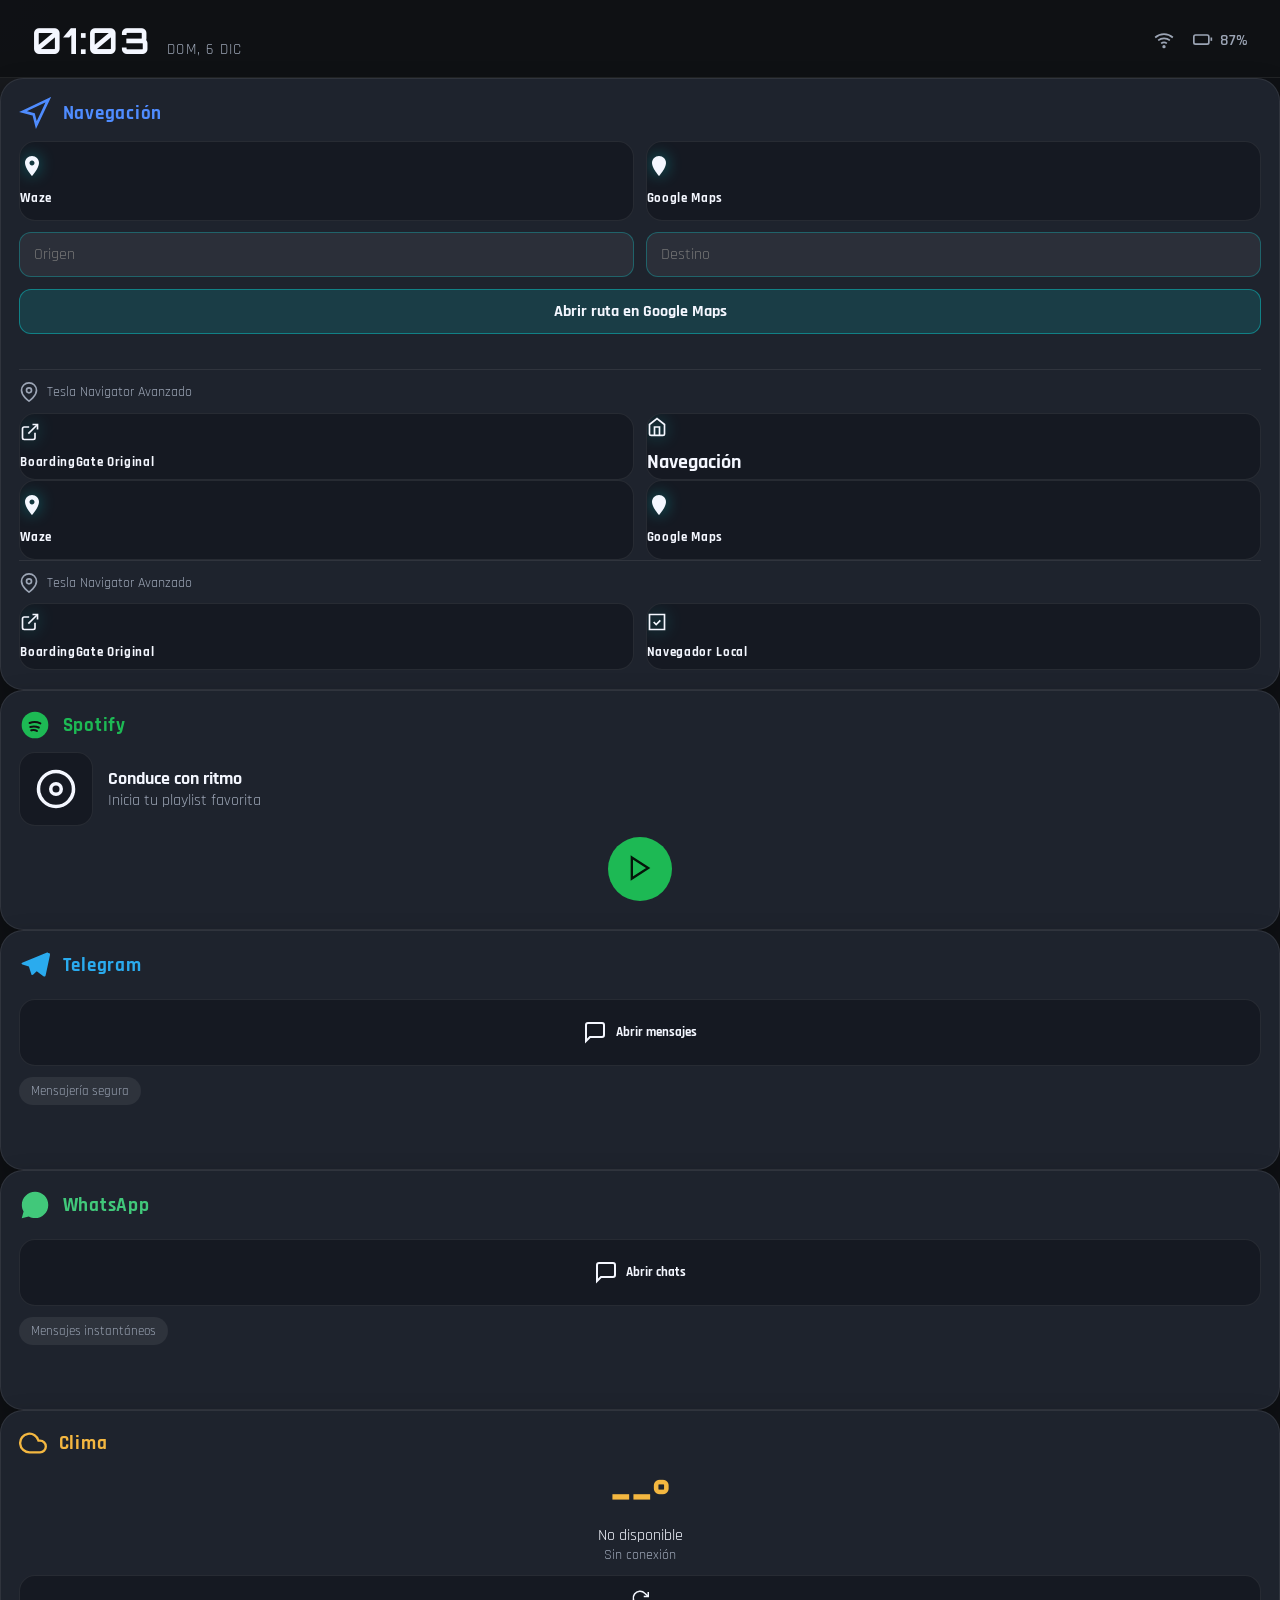
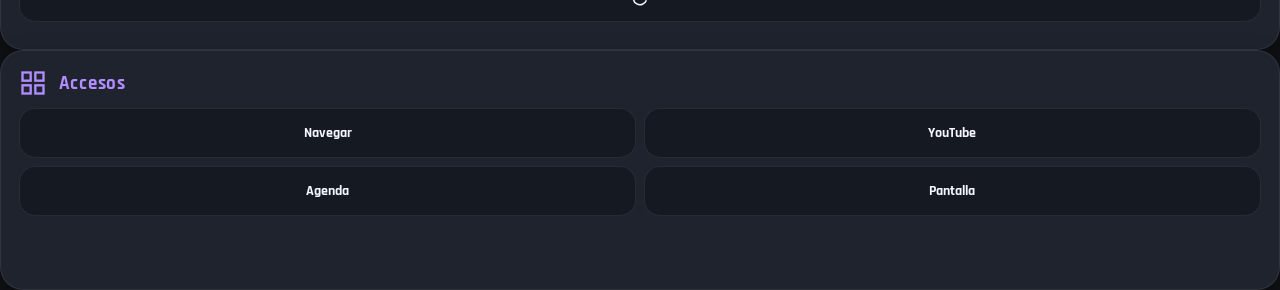
==== index.html @ 50cd6696 "Merge branch 'main' into codex/add-origin/destination-form-and-google-maps-integration" ====
<!DOCTYPE html>
<html lang="es">
<head>
    <meta charset="UTF-8">
    <meta name="viewport" content="width=device-width, initial-scale=1.0, maximum-scale=1.0, user-scalable=no">
    <title>Tesla Drive Hub</title>
    
    <!-- PWA & Mobile Meta Tags -->
    <meta name="description" content="Dashboard optimizado para Tesla Model Y - Simula Android Auto y Apple CarPlay">
    <meta name="theme-color" content="#000000">
    <meta name="apple-mobile-web-app-capable" content="yes">
    <meta name="apple-mobile-web-app-status-bar-style" content="black-translucent">
    <meta name="apple-mobile-web-app-title" content="Tesla Hub">
    
    <!-- Manifest -->
    <link rel="manifest" href="manifest.json">
    
    <!-- Favicons -->
    <link rel="icon" type="image/svg+xml" href="data:image/svg+xml,<svg xmlns='http://www.w3.org/2000/svg' viewBox='0 0 100 100'><rect width='100' height='100' fill='%23000'/><path d='M50 20 L80 50 L50 80 L20 50 Z' fill='%2300ffff'/></svg>">
    
    <!-- Stylesheets -->
    <link rel="stylesheet" href="styles.css">
    
    <!-- Google Fonts -->
    <link rel="preconnect" href="https://fonts.googleapis.com">
    <link rel="preconnect" href="https://fonts.gstatic.com" crossorigin>
    <link href="https://fonts.googleapis.com/css2?family=Orbitron:wght@400;500;700;900&family=Rajdhani:wght@300;400;500;600;700&display=swap" rel="stylesheet">
</head>
<body>
    <div class="dashboard-container">
        <!-- Header con hora y estado -->
        <header class="dashboard-header">
            <div class="status-bar">
                <div class="time-display">
                    <span id="currentTime">--:--</span>
                    <span class="date-small" id="currentDate">---</span>
                </div>
                <div class="status-indicators">
                    <div class="indicator">
                        <svg width="20" height="20" viewBox="0 0 24 24" fill="none" stroke="currentColor" stroke-width="2">
                            <path d="M5 12.55a11 11 0 0 1 14.08 0"></path>
                            <path d="M1.42 9a16 16 0 0 1 21.16 0"></path>
                            <path d="M8.53 16.11a6 6 0 0 1 6.95 0"></path>
                            <circle cx="12" cy="20" r="1"></circle>
                        </svg>
                    </div>
                    <div class="indicator">
                        <svg width="20" height="20" viewBox="0 0 24 24" fill="none" stroke="currentColor" stroke-width="2">
                            <rect x="1" y="6" width="18" height="11" rx="2" ry="2"></rect>
                            <line x1="22" y1="9" x2="22" y2="13"></line>
                        </svg>
                        <span class="battery-level">87%</span>
                    </div>
                </div>
            </div>
        </header>

        <!-- Grid principal -->
        <main class="dashboard-grid">
            <!-- Navegación - Área grande -->
            <section class="grid-item navigation-hub" data-app="navigation">
                <div class="card-glow"></div>
                <div class="card-content">
                    <div class="card-header">
                        <svg class="card-icon" width="32" height="32" viewBox="0 0 24 24" fill="none" stroke="currentColor" stroke-width="2">
                            <polygon points="3 11 22 2 13 21 11 13 3 11"></polygon>
                        </svg>
                        <h2>Navegación</h2>
                    </div>
                    <div class="nav-options">
                        <button class="nav-btn primary" onclick="openApp('https://waze.com/live-map')">
                            <svg width="24" height="24" viewBox="0 0 24 24" fill="currentColor">
                                <path d="M12 2C8.13 2 5 5.13 5 9c0 5.25 7 13 7 13s7-7.75 7-13c0-3.87-3.13-7-7-7zm0 9.5c-1.38 0-2.5-1.12-2.5-2.5s1.12-2.5 2.5-2.5 2.5 1.12 2.5 2.5-1.12 2.5-2.5 2.5z"/>
                            </svg>
                            <span>Waze</span>
                        </button>
                        <button class="nav-btn primary" onclick="openApp('https://www.google.com/maps')">
                            <svg width="24" height="24" viewBox="0 0 24 24" fill="currentColor">
                                <path d="M12 2C8.13 2 5 5.13 5 9c0 5.25 7 13 7 13s7-7.75 7-13c0-3.87-3.13-7-7-7z"/>
                            </svg>
                            <span>Google Maps</span>
                        </button>
                    </div>
                    <form class="route-form" onsubmit="event.preventDefault(); handleRouteSubmit();">
                        <div class="route-form-row">
                            <input type="text" id="routeOrigin" placeholder="Origen" required>
                            <input type="text" id="routeDestination" placeholder="Destino" required>
                        </div>
                        <button type="submit" class="route-submit-btn">Abrir ruta en Google Maps</button>
                    </form>
                    <div class="boardinggate-section">
                        <div class="bg-label">
                            <svg width="20" height="20" viewBox="0 0 24 24" fill="none" stroke="currentColor" stroke-width="2">
                                <path d="M21 10c0 7-9 13-9 13s-9-6-9-13a9 9 0 0 1 18 0z"></path>
                                <circle cx="12" cy="10" r="3"></circle>
                            </svg>
                            <span>Tesla Navigator Avanzado</span>
                        </div>
                        <div class="bg-buttons">
                            <button class="nav-btn boardinggate original" onclick="openApp('https://boardinggate.github.io/Tesla/tesla.html')">
                                <svg width="20" height="20" viewBox="0 0 24 24" fill="none" stroke="currentColor" stroke-width="2">
                                    <path d="M18 13v6a2 2 0 0 1-2 2H5a2 2 0 0 1-2-2V8a2 2 0 0 1 2-2h6"></path>
                                    <polyline points="15 3 21 3 21 9"></polyline>
                                    <line x1="10" y1="14" x2="21" y2="3"></line>
                                </svg>
                                <span>BoardingGate Original</span>
                            </button>
                            <button class="nav-btn boardinggate local" onclick="openLocalNavigator()">
                                <svg width="20" height="20" viewBox="0 0 24 24" fill="none" stroke="currentColor" stroke-width="2">
                                    <path d="M3 9l9-7 9 7v11a2 2 0 0 1-2 2H5a2 2 0 0 1-2-2z"></path>
                                    <polyline points="9 22 9 12 15 12 15 22"></polyline>
                                </svg>
                                <h2>Navegación</h2>
                            </div>
                            <div class="nav-options">
                                <button class="nav-btn primary" onclick="openApp('https://waze.com/live-map')">
                                    <svg width="24" height="24" viewBox="0 0 24 24" fill="currentColor">
                                        <path d="M12 2C8.13 2 5 5.13 5 9c0 5.25 7 13 7 13s7-7.75 7-13c0-3.87-3.13-7-7-7zm0 9.5c-1.38 0-2.5-1.12-2.5-2.5s1.12-2.5 2.5-2.5 2.5 1.12 2.5 2.5-1.12 2.5-2.5 2.5z"/>
                                    </svg>
                                    <span>Waze</span>
                                </button>
                                <button class="nav-btn primary" onclick="openApp('https://www.google.com/maps')">
                                    <svg width="24" height="24" viewBox="0 0 24 24" fill="currentColor">
                                        <path d="M12 2C8.13 2 5 5.13 5 9c0 5.25 7 13 7 13s7-7.75 7-13c0-3.87-3.13-7-7-7z"/>
                                    </svg>
                                    <span>Google Maps</span>
                                </button>
                            </div>
                            <div class="boardinggate-section">
                                <div class="bg-label">
                                    <svg width="20" height="20" viewBox="0 0 24 24" fill="none" stroke="currentColor" stroke-width="2">
                                        <path d="M21 10c0 7-9 13-9 13s-9-6-9-13a9 9 0 0 1 18 0z"></path>
                                        <circle cx="12" cy="10" r="3"></circle>
                                    </svg>
                                    <span>Tesla Navigator Avanzado</span>
                                </div>
                                <div class="bg-buttons">
                                    <button class="nav-btn boardinggate original" onclick="openApp('https://boardinggate.github.io/Tesla/tesla.html')">
                                        <svg width="20" height="20" viewBox="0 0 24 24" fill="none" stroke="currentColor" stroke-width="2">
                                            <path d="M18 13v6a2 2 0 0 1-2 2H5a2 2 0 0 1-2-2V8a2 2 0 0 1 2-2h6"></path>
                                            <polyline points="15 3 21 3 21 9"></polyline>
                                            <line x1="10" y1="14" x2="21" y2="3"></line>
                                        </svg>
                                        <span>BoardingGate Original</span>
                                    </button>
                                    <button class="nav-btn boardinggate local" onclick="openLocalNavigator()">
                                        <svg width="20" height="20" viewBox="0 0 24 24" fill="none" stroke="currentColor" stroke-width="2">
                                            <path d="M3 3h18v18H3z"></path>
                                            <path d="M8 12l3 3 5-5"></path>
                                        </svg>
                                        <span>Navegador Local</span>
                                    </button>
                                </div>
                            </div>
                        </div>
                    </section>

                    <!-- Spotify -->
                    <section class="grid-item media-hub" data-app="media">
                        <div class="card-glow"></div>
                        <div class="card-content">
                            <div class="card-header">
                                <svg class="card-icon" width="32" height="32" viewBox="0 0 24 24" fill="currentColor">
                                    <circle cx="12" cy="12" r="10"></circle>
                                    <path d="M8 10.5c2.5-1 5.5-.9 8 .3M8.5 13.5c2-0.6 4.3-0.5 6.3.4M9.2 16c1.5-.4 3-.3 4.2.4" stroke="#111" stroke-width="1.6" stroke-linecap="round" fill="none"></path>
                                </svg>
                                <h2>Spotify</h2>
                            </div>
                            <div class="media-display">
                                <div class="now-playing">
                                    <div class="album-art">
                                        <svg width="42" height="42" viewBox="0 0 24 24" fill="none" stroke="currentColor" stroke-width="2">
                                            <circle cx="12" cy="12" r="10"></circle>
                                            <circle cx="12" cy="12" r="3"></circle>
                                        </svg>
                                    </div>
                                    <div class="track-info">
                                        <p class="track-title">Conduce con ritmo</p>
                                        <p class="track-artist">Inicia tu playlist favorita</p>
                                    </div>
                                </div>
                            </div>
                            <div class="media-controls">
                                <button class="control-btn" onclick="openApp('https://open.spotify.com')">
                                    <svg width="28" height="28" viewBox="0 0 24 24" fill="none" stroke="currentColor" stroke-width="2">
                                        <polygon points="5 3 19 12 5 21 5 3"></polygon>
                                    </svg>
                                </button>
                            </div>
                        </div>
                    </section>

                    <!-- Telegram -->
                    <section class="grid-item messaging-hub telegram" data-app="telegram">
                        <div class="card-glow"></div>
                        <div class="card-content">
                            <div class="card-header">
                                <svg class="card-icon" width="32" height="32" viewBox="0 0 24 24" fill="currentColor">
                                    <path d="M21.5 2.5L2.8 10.1c-1.2.5-1.2 1.2-.2 1.5l4.8 1.5 1.8 5.6c.2.6.1.8.7.8.5 0 .7-.2 1-.5l2.4-2.3 5 3.7c.9.5 1.5.2 1.7-.8l3.2-15c.3-1.3-.5-1.9-1.5-1.4z"></path>
                                </svg>
                                <h2>Telegram</h2>
                            </div>
                            <button class="app-launch-btn" onclick="openApp('https://web.telegram.org')">
                                <svg width="24" height="24" viewBox="0 0 24 24" fill="none" stroke="currentColor" stroke-width="2">
                                    <path d="M21 15a2 2 0 0 1-2 2H7l-4 4V5a2 2 0 0 1 2-2h14a2 2 0 0 1 2 2z"></path>
                                </svg>
                                <span>Abrir mensajes</span>
                            </button>
                            <div class="quick-info"><div class="info-badge"><span>Mensajería segura</span></div></div>
                        </div>
                    </section>

                    <!-- WhatsApp -->
                    <section class="grid-item messaging-hub whatsapp" data-app="whatsapp">
                        <div class="card-glow"></div>
                        <div class="card-content">
                            <div class="card-header">
                                <svg class="card-icon" width="32" height="32" viewBox="0 0 24 24" fill="currentColor">
                                    <path d="M12.04 2c-5.46 0-9.91 4.45-9.91 9.91 0 1.75.46 3.45 1.32 4.95L2.05 22l5.25-1.38c1.45.79 3.08 1.21 4.74 1.21 5.46 0 9.91-4.45 9.91-9.91 0-2.65-1.03-5.14-2.9-7.01A9.816 9.816 0 0012.04 2z"/>
                                </svg>
                                <h2>WhatsApp</h2>
                            </div>
                            <button class="app-launch-btn" onclick="openApp('https://web.whatsapp.com')">
                                <svg width="24" height="24" viewBox="0 0 24 24" fill="none" stroke="currentColor" stroke-width="2">
                                    <path d="M21 15a2 2 0 0 1-2 2H7l-4 4V5a2 2 0 0 1 2-2h14a2 2 0 0 1 2 2z"></path>
                                </svg>
                                <span>Abrir chats</span>
                            </button>
                            <div class="quick-info"><div class="info-badge"><span>Mensajes instantáneos</span></div></div>
                        </div>
                    </section>

                    <!-- Clima -->
                    <section class="grid-item weather-widget" data-app="weather">
                        <div class="card-glow"></div>
                        <div class="card-content">
                            <div class="card-header">
                                <svg class="card-icon" width="28" height="28" viewBox="0 0 24 24" fill="none" stroke="currentColor" stroke-width="2">
                                    <path d="M18 10h-1.26A8 8 0 1 0 9 20h9a5 5 0 0 0 0-10z"></path>
                                </svg>
                                <h2>Clima</h2>
                            </div>
                            <div class="weather-display">
                                <div class="temp-main"><span class="temp-value" id="temperature">--°</span></div>
                                <div class="weather-details">
                                    <p class="weather-condition" id="condition">Cargando...</p>
                                    <p class="weather-location" id="location">---</p>
                                </div>
                            </div>
                            <button class="weather-refresh" onclick="loadWeather()">
                                <svg width="18" height="18" viewBox="0 0 24 24" fill="none" stroke="currentColor" stroke-width="2">
                                    <polyline points="23 4 23 10 17 10"></polyline>
                                    <path d="M20.49 15a9 9 0 1 1-2.12-9.36L23 10"></path>
                                </svg>
                            </button>
                        </div>
                    </section>

                    <!-- Accesos rápidos -->
                    <section class="grid-item quick-access" data-app="shortcuts">
                        <div class="card-glow"></div>
                        <div class="card-content">
                            <div class="card-header">
                                <svg class="card-icon" width="28" height="28" viewBox="0 0 24 24" fill="none" stroke="currentColor" stroke-width="2">
                                    <rect x="3" y="3" width="7" height="7"></rect>
                                    <rect x="14" y="3" width="7" height="7"></rect>
                                    <rect x="14" y="14" width="7" height="7"></rect>
                                    <rect x="3" y="14" width="7" height="7"></rect>
                                </svg>
                                <h2>Accesos</h2>
                            </div>
                            <div class="shortcuts-grid">
                                <button class="shortcut-btn" onclick="openApp('https://www.google.com')"><span>Navegar</span></button>
                                <button class="shortcut-btn" onclick="openApp('https://www.youtube.com')"><span>YouTube</span></button>
                                <button class="shortcut-btn" onclick="openApp('https://calendar.google.com')"><span>Agenda</span></button>
                                <button class="shortcut-btn" onclick="toggleFullscreen()"><span>Pantalla</span></button>
                            </div>
                        </div>
                    </section>
                </div>
            </section>
        </main>

        <!-- Modal para apps fullscreen (legacy - puede eliminarse) -->
        <div id="appModal" class="app-modal" style="display: none;">
            <div class="modal-header">
                <button class="back-btn" onclick="closeApp()">
                    <svg width="24" height="24" viewBox="0 0 24 24" fill="none" stroke="currentColor" stroke-width="2">
                        <line x1="19" y1="12" x2="5" y2="12"></line>
                        <polyline points="12 19 5 12 12 5"></polyline>
                    </svg>
                    <span>Volver al Dashboard</span>
                </button>
            </div>
            <iframe id="appFrame" src="" frameborder="0" allow="autoplay; encrypted-media; fullscreen" sandbox="allow-same-origin allow-scripts allow-popups allow-forms allow-modals"></iframe>
        </div>
    </div>

    <script src="script.js"></script>
</body>
</html>
---- styles.css ----
:root {
    --bg-primary: #0f1115;
    --bg-secondary: #181b22;
    --bg-surface: #1e232d;
    --bg-surface-hover: #252b36;
    --bg-sidebar: #141821;
    --text-primary: #f4f7ff;
    --text-secondary: #9ca5b5;
    --text-muted: #788296;
    --border-subtle: rgba(255, 255, 255, 0.08);
    --border-strong: rgba(255, 255, 255, 0.18);
    --shadow-soft: 0 12px 28px rgba(0, 0, 0, 0.3);

    --accent-navigation: #4f8cff;
    --accent-media: #1db954;
    --accent-telegram: #2aabee;
    --accent-whatsapp: #41c87a;
    --accent-weather: #f4b740;
    --accent-shortcuts: #b28dff;
}

* {
    margin: 0;
    padding: 0;
    box-sizing: border-box;
    -webkit-tap-highlight-color: transparent;
}

body {
    font-family: 'Rajdhani', sans-serif;
    background: var(--bg-primary);
    color: var(--text-primary);
    overflow: hidden;
    width: 100vw;
    height: 100vh;
    position: fixed;
}

.dashboard-container {
    width: 100%;
    height: 100%;
    display: flex;
    flex-direction: column;
    background: radial-gradient(circle at top left, rgba(255, 255, 255, 0.04), transparent 45%), var(--bg-primary);
}

.dashboard-header {
    padding: 1.1rem 2rem 0.9rem;
    border-bottom: 1px solid var(--border-subtle);
    background: rgba(15, 17, 21, 0.95);
}

.status-bar {
    display: flex;
    justify-content: space-between;
    align-items: center;
}

.time-display {
    display: flex;
    align-items: baseline;
    gap: 1rem;
}

#currentTime {
    font-family: 'Orbitron', monospace;
    font-size: clamp(2rem, 2.8vw, 2.8rem);
    font-weight: 700;
    color: var(--text-primary);
    letter-spacing: 0.04em;
}

.date-small {
    color: var(--text-secondary);
    font-size: 0.95rem;
    letter-spacing: 0.08em;
}

.status-indicators {
    display: flex;
    gap: 1.2rem;
    align-items: center;
}

.indicator {
    display: flex;
    align-items: center;
    gap: 0.45rem;
    color: var(--text-secondary);
    font-weight: 600;
}

.dashboard-grid.carplay-layout {
    flex: 1;
    display: grid;
    grid-template-columns: 5.8rem minmax(0, 1fr);
    gap: 1rem;
    padding: 1rem 1.1rem 1.1rem;
    min-height: 0;
}

.app-sidebar {
    background: var(--bg-sidebar);
    border: 1px solid var(--border-subtle);
    border-radius: 1.6rem;
    display: flex;
    flex-direction: column;
    align-items: center;
    padding: 0.65rem 0.45rem;
    gap: 0.55rem;
}

.sidebar-app {
    width: 100%;
    border: none;
    border-radius: 1.1rem;
    background: transparent;
    color: var(--text-secondary);
    min-height: 4.6rem;
    display: flex;
    flex-direction: column;
    align-items: center;
    justify-content: center;
    gap: 0.35rem;
    font-size: 0.74rem;
    font-weight: 700;
    cursor: pointer;
    transition: background 0.2s ease, color 0.2s ease, transform 0.15s ease;
}

.sidebar-app:hover {
    background: rgba(255, 255, 255, 0.06);
    color: var(--text-primary);
}

.sidebar-app:active,
.sidebar-app.active {
    background: rgba(255, 255, 255, 0.12);
    color: var(--text-primary);
    transform: scale(0.98);
}

.content-panel {
    background: rgba(20, 24, 32, 0.78);
    border: 1px solid var(--border-subtle);
    border-radius: 1.8rem;
    padding: 0.95rem;
    min-height: 0;
}

.content-grid {
    height: 100%;
    display: grid;
    grid-template-columns: repeat(12, minmax(0, 1fr));
    grid-template-rows: repeat(3, minmax(0, 1fr));
    gap: 0.95rem;
}

.navigation-hub { grid-column: 1 / 7; grid-row: 1 / 3; }
.media-hub { grid-column: 7 / 13; grid-row: 1 / 3; }
.messaging-hub.telegram { grid-column: 1 / 4; grid-row: 3 / 4; }
.messaging-hub.whatsapp { grid-column: 4 / 7; grid-row: 3 / 4; }
.weather-widget { grid-column: 7 / 10; grid-row: 3 / 4; }
.quick-access { grid-column: 10 / 13; grid-row: 3 / 4; }

.grid-item {
    position: relative;
    background: var(--bg-surface);
    border-radius: 1.45rem;
    border: 1px solid var(--border-subtle);
    box-shadow: var(--shadow-soft);
    overflow: hidden;
    transition: transform 0.2s ease, border-color 0.2s ease, background 0.2s ease;
}

.grid-item:hover {
    transform: translateY(-2px);
    background: var(--bg-surface-hover);
    border-color: var(--border-strong);
}

.grid-item:active {
    transform: translateY(0);
}

.card-glow {
    display: none;
}

.card-content {
    height: 100%;
    padding: 1.15rem;
    display: flex;
    flex-direction: column;
    gap: 0.7rem;
}

.card-header {
    display: flex;
    align-items: center;
    gap: 0.7rem;
}

.card-icon { color: var(--text-secondary); }

.card-header h2 {
    font-size: clamp(1rem, 1.5vw, 1.3rem);
    letter-spacing: 0.04em;
}

.navigation-hub .card-icon,
.navigation-hub .card-header h2 { color: var(--accent-navigation); }
.media-hub .card-icon,
.media-hub .card-header h2 { color: var(--accent-media); }
.telegram .card-icon,
.telegram .card-header h2 { color: var(--accent-telegram); }
.whatsapp .card-icon,
.whatsapp .card-header h2 { color: var(--accent-whatsapp); }
.weather-widget .card-icon,
.weather-widget .card-header h2,
.temp-value { color: var(--accent-weather); }
.quick-access .card-icon,
.quick-access .card-header h2 { color: var(--accent-shortcuts); }

.nav-options,
.bg-buttons { display: grid; grid-template-columns: repeat(2, minmax(0, 1fr)); gap: 0.7rem; }

.nav-btn,
.app-launch-btn,
.weather-refresh,
.shortcut-btn {
    border: 1px solid var(--border-subtle);
    border-radius: 1rem;
    background: #151922;
    color: var(--text-primary);
    font-family: inherit;
    font-weight: 700;
    cursor: pointer;
    transition: background 0.2s ease, border-color 0.2s ease, transform 0.15s ease;
}

.nav-btn:hover,
.app-launch-btn:hover,
.weather-refresh:hover,
.shortcut-btn:hover {
    background: #202633;
    border-color: var(--border-strong);
}

.nav-btn:active,
.app-launch-btn:active,
.weather-refresh:active,
.shortcut-btn:active { transform: scale(0.98); }

.nav-btn {
    min-height: 5rem;
    display: flex;
    flex-direction: column;
    justify-content: center;
    gap: 0.75rem;
    transition: all 0.3s ease;
    position: relative;
    overflow: hidden;
}

.nav-btn::before {
    content: '';
    position: absolute;
    inset: 0;
    background: var(--gradient-primary);
    opacity: 0;
    transition: opacity 0.3s ease;
}

.nav-btn:hover {
    border-color: var(--accent-primary);
    transform: scale(1.05);
    box-shadow: var(--glow-primary);
}

.nav-btn:hover::before {
    opacity: 0.1;
}

.nav-btn:active {
    transform: scale(0.98);
}

.nav-btn svg {
    position: relative;
    z-index: 1;
    filter: drop-shadow(0 0 8px rgba(0, 255, 255, 0.4));
}

.nav-btn span {
    position: relative;
    z-index: 1;
    letter-spacing: 0.05em;
}


.route-form {
    margin-bottom: 1.5rem;
}

.route-form-row {
    display: grid;
    grid-template-columns: 1fr 1fr;
    gap: 0.8rem;
    margin-bottom: 0.8rem;
}

.route-form input {
    width: 100%;
    height: 2.8rem;
    background: rgba(255, 255, 255, 0.06);
    border: 1px solid rgba(0, 255, 255, 0.25);
    border-radius: 0.75rem;
    color: var(--text-primary);
    padding: 0 0.85rem;
    font-family: 'Rajdhani', sans-serif;
    font-size: 1rem;
}

.route-form input:focus {
    outline: none;
    border-color: var(--accent-primary);
    box-shadow: 0 0 10px rgba(0, 255, 255, 0.3);
}

.route-submit-btn {
    width: 100%;
    height: 2.8rem;
    border: 1px solid rgba(0, 255, 255, 0.35);
    border-radius: 0.75rem;
    background: rgba(0, 255, 255, 0.12);
    color: var(--accent-primary);
    font-family: 'Rajdhani', sans-serif;
    font-size: 1rem;
    font-weight: 700;
    cursor: pointer;
    transition: all 0.3s ease;
}

.route-submit-btn:hover {
    border-color: var(--accent-primary);
    box-shadow: var(--glow-primary);
}
.quick-info {
    margin-top: auto;
}

.info-badge {
    display: inline-flex;
    align-items: center;
    gap: 0.45rem;
    font-size: 1rem;
}

.boardinggate-section {
    margin-top: auto;
    padding-top: 0.75rem;
    border-top: 1px solid var(--border-subtle);
}

.bg-label {
    margin-bottom: 0.65rem;
    display: flex;
    gap: 0.45rem;
    align-items: center;
    color: var(--text-secondary);
    font-size: 0.9rem;
}

.nav-btn.boardinggate { min-height: 4.2rem; font-size: 0.84rem; }

.media-display { flex: 1; display: flex; align-items: center; }
.now-playing { display: flex; align-items: center; gap: 0.95rem; width: 100%; }
.album-art {
    width: 4.6rem;
    height: 4.6rem;
    border-radius: 1rem;
    background: #151922;
    border: 1px solid var(--border-subtle);
    display: grid;
    place-items: center;
}
.track-title { font-size: 1.15rem; font-weight: 700; }
.track-artist { color: var(--text-secondary); }
.media-controls { display: flex; justify-content: center; }
.control-btn {
    width: 4rem;
    height: 4rem;
    border: none;
    border-radius: 50%;
    background: var(--accent-media);
    color: #05150a;
    cursor: pointer;
}

.app-launch-btn {
    width: 100%;
    min-height: 4.2rem;
    display: flex;
    justify-content: center;
    align-items: center;
    gap: 0.55rem;
    margin-top: 0.4rem;
}

.quick-info { margin-top: auto; }
.info-badge {
    display: inline-flex;
    padding: 0.35rem 0.75rem;
    border-radius: 999px;
    background: rgba(255, 255, 255, 0.07);
    color: var(--text-secondary);
    font-size: 0.84rem;
}

.weather-display {
    flex: 1;
    display: flex;
    flex-direction: column;
    justify-content: center;
    text-align: center;
}

.temp-value {
    font-family: 'Orbitron', monospace;
    font-size: clamp(2rem, 3.2vw, 2.9rem);
    font-weight: 700;
}

.weather-condition { font-size: 1rem; margin-top: 0.35rem; }
.weather-location { color: var(--text-secondary); font-size: 0.9rem; }
.weather-refresh { min-height: 2.9rem; display: grid; place-items: center; }

.shortcuts-grid {
    display: grid;
    gap: 0.5rem;
    grid-template-columns: repeat(2, minmax(0, 1fr));
    margin-top: auto;
}

.shortcut-btn {
    min-height: 3.1rem;
    font-size: 0.9rem;
    display: grid;
    place-items: center;
}

.app-modal { display: none !important; }

@media (max-width: 1400px) {
    .dashboard-grid.carplay-layout { grid-template-columns: 5rem minmax(0, 1fr); }
    .content-grid {
        grid-template-columns: repeat(6, minmax(0, 1fr));
        grid-template-rows: auto;
        overflow-y: auto;
        padding-right: 0.2rem;
    }
    .navigation-hub,
    .media-hub,
    .messaging-hub.telegram,
    .messaging-hub.whatsapp,
    .weather-widget,
    .quick-access { grid-column: span 3; grid-row: auto; min-height: 15rem; }
}

@media (max-width: 1024px) {
    .dashboard-header { padding-inline: 1rem; }
    .dashboard-grid.carplay-layout {
        grid-template-columns: 1fr;
        grid-template-rows: auto 1fr;
        padding: 0.8rem;
    }
    .app-sidebar {
        flex-direction: row;
        overflow-x: auto;
        justify-content: flex-start;
        border-radius: 1.2rem;
    }
    .sidebar-app {
        min-width: 4.2rem;
        min-height: 4rem;
    }
    
    .quick-access {
        grid-column: 3 / 5;
        grid-row: 4 / 5;
    }

    .route-form-row {
        grid-template-columns: 1fr;
    }
}

/* ===== ANIMATIONS ===== */
@keyframes pulse {
    0%, 100% {
        opacity: 1;
    }
    50% {
        opacity: 0.5;
    }
}

.loading {
    animation: pulse 2s ease-in-out infinite;
}

/* ===== SCROLLBAR ===== */
::-webkit-scrollbar {
    width: 8px;
}

::-webkit-scrollbar-track {
    background: var(--bg-secondary);
}

::-webkit-scrollbar-thumb {
    background: var(--accent-primary);
    border-radius: 4px;
}

::-webkit-scrollbar-thumb:hover {
    background: var(--accent-secondary);
}
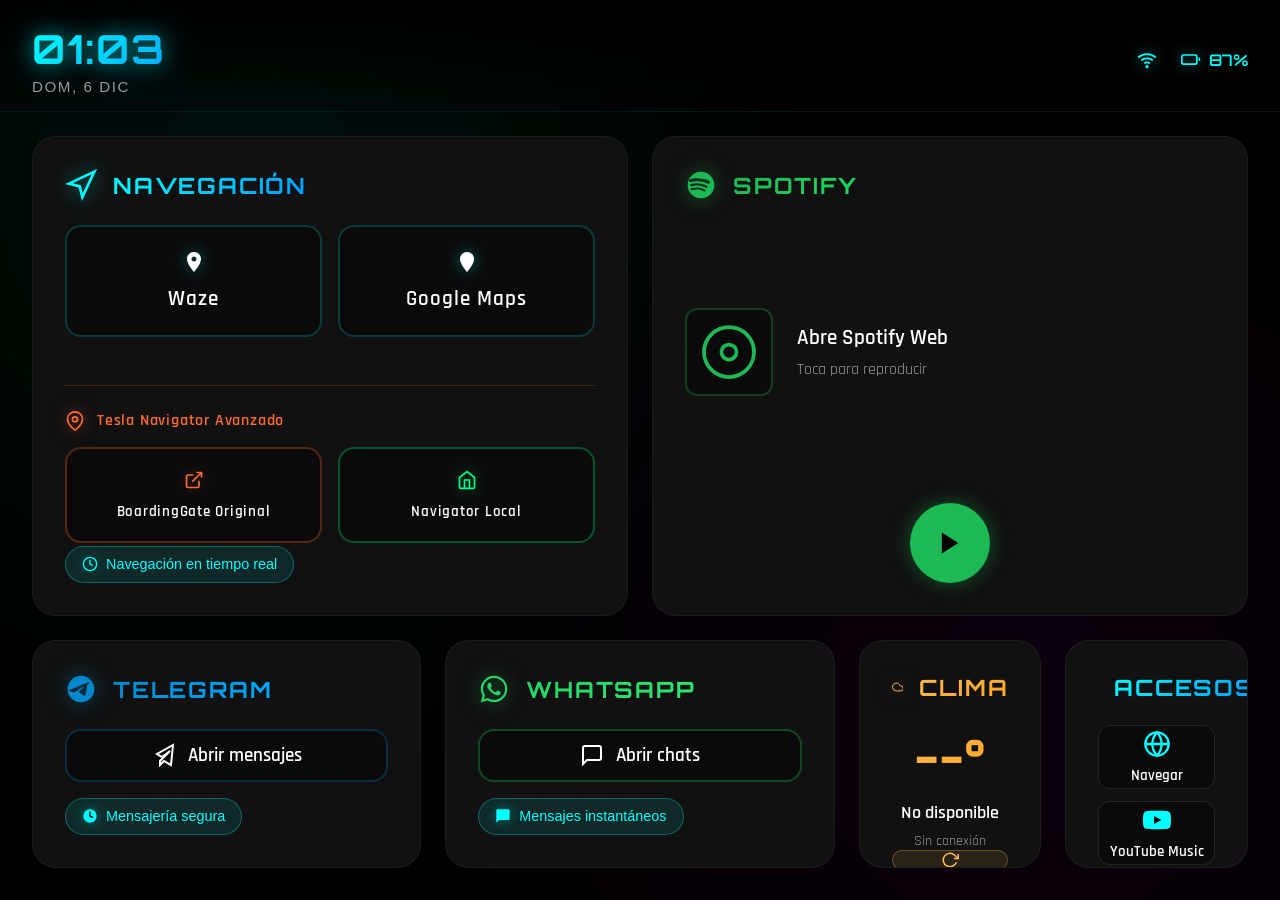
==== commit c8ac787f: "Refactor app navigation modes and add popup fallback toast" ====
--- a/index.html
+++ b/index.html
@@ -68,26 +68,19 @@
                         <h2>Navegación</h2>
                     </div>
                     <div class="nav-options">
-                        <button class="nav-btn primary" onclick="openApp('https://waze.com/live-map')">
+                        <button class="nav-btn primary" onclick="openApp('https://waze.com/live-map', 'same-tab')">
                             <svg width="24" height="24" viewBox="0 0 24 24" fill="currentColor">
                                 <path d="M12 2C8.13 2 5 5.13 5 9c0 5.25 7 13 7 13s7-7.75 7-13c0-3.87-3.13-7-7-7zm0 9.5c-1.38 0-2.5-1.12-2.5-2.5s1.12-2.5 2.5-2.5 2.5 1.12 2.5 2.5-1.12 2.5-2.5 2.5z"/>
                             </svg>
                             <span>Waze</span>
                         </button>
-                        <button class="nav-btn primary" onclick="openApp('https://www.google.com/maps')">
+                        <button class="nav-btn primary" onclick="openApp('https://www.google.com/maps', 'same-tab')">
                             <svg width="24" height="24" viewBox="0 0 24 24" fill="currentColor">
                                 <path d="M12 2C8.13 2 5 5.13 5 9c0 5.25 7 13 7 13s7-7.75 7-13c0-3.87-3.13-7-7-7z"/>
                             </svg>
                             <span>Google Maps</span>
                         </button>
                     </div>
-                    <form class="route-form" onsubmit="event.preventDefault(); handleRouteSubmit();">
-                        <div class="route-form-row">
-                            <input type="text" id="routeOrigin" placeholder="Origen" required>
-                            <input type="text" id="routeDestination" placeholder="Destino" required>
-                        </div>
-                        <button type="submit" class="route-submit-btn">Abrir ruta en Google Maps</button>
-                    </form>
                     <div class="boardinggate-section">
                         <div class="bg-label">
                             <svg width="20" height="20" viewBox="0 0 24 24" fill="none" stroke="currentColor" stroke-width="2">
@@ -97,7 +90,7 @@
                             <span>Tesla Navigator Avanzado</span>
                         </div>
                         <div class="bg-buttons">
-                            <button class="nav-btn boardinggate original" onclick="openApp('https://boardinggate.github.io/Tesla/tesla.html')">
+                            <button class="nav-btn boardinggate original" onclick="openApp('https://boardinggate.github.io/Tesla/tesla.html', 'new-tab')">
                                 <svg width="20" height="20" viewBox="0 0 24 24" fill="none" stroke="currentColor" stroke-width="2">
                                     <path d="M18 13v6a2 2 0 0 1-2 2H5a2 2 0 0 1-2-2V8a2 2 0 0 1 2-2h6"></path>
                                     <polyline points="15 3 21 3 21 9"></polyline>
@@ -110,173 +103,183 @@
                                     <path d="M3 9l9-7 9 7v11a2 2 0 0 1-2 2H5a2 2 0 0 1-2-2z"></path>
                                     <polyline points="9 22 9 12 15 12 15 22"></polyline>
                                 </svg>
-                                <h2>Navegación</h2>
+                                <span>Navigator Local</span>
+                            </button>
+                        </div>
+                    </div>
+                    <div class="quick-info">
+                        <div class="info-badge">
+                            <svg width="16" height="16" viewBox="0 0 24 24" fill="none" stroke="currentColor" stroke-width="2">
+                                <circle cx="12" cy="12" r="10"></circle>
+                                <polyline points="12 6 12 12 16 14"></polyline>
+                            </svg>
+                            <span>Navegación en tiempo real</span>
+                        </div>
+                    </div>
+                </div>
+            </section>
+
+            <!-- Spotify -->
+            <section class="grid-item media-hub" data-app="spotify">
+                <div class="card-glow"></div>
+                <div class="card-content">
+                    <div class="card-header">
+                        <svg class="card-icon" width="32" height="32" viewBox="0 0 24 24" fill="currentColor">
+                            <path d="M12 2C6.48 2 2 6.48 2 12s4.48 10 10 10 10-4.48 10-10S17.52 2 12 2zm3.5 14.5c-.2.3-.5.4-.8.4-.2 0-.3 0-.5-.1-2.5-1.5-5.6-1.8-9.2-1-.4.1-.8-.2-.9-.6-.1-.4.2-.8.6-.9 4-.9 7.5-.5 10.4 1.2.4.2.5.7.4 1zm1.1-2.7c-.2.4-.7.5-1.1.3-2.8-1.7-7.1-2.2-10.4-1.2-.5.1-1-.1-1.1-.6-.1-.5.1-1 .6-1.1 3.8-1.1 8.6-.6 11.8 1.4.4.2.6.7.2 1.2zm.1-2.8C13.3 9 7.7 8.8 4.5 9.8c-.6.2-1.2-.2-1.4-.8-.2-.6.2-1.2.8-1.4 3.7-1.1 10-1 14.4 1.4.5.3.7 1 .4 1.5-.3.5-1 .7-1.5.4z"/>
+                        </svg>
+                        <h2>Spotify</h2>
+                    </div>
+                    <div class="media-display">
+                        <div class="now-playing">
+                            <div class="album-art">
+                                <svg width="60" height="60" viewBox="0 0 24 24" fill="none" stroke="currentColor" stroke-width="1.5">
+                                    <circle cx="12" cy="12" r="10"></circle>
+                                    <circle cx="12" cy="12" r="3"></circle>
+                                </svg>
                             </div>
-                            <div class="nav-options">
-                                <button class="nav-btn primary" onclick="openApp('https://waze.com/live-map')">
-                                    <svg width="24" height="24" viewBox="0 0 24 24" fill="currentColor">
-                                        <path d="M12 2C8.13 2 5 5.13 5 9c0 5.25 7 13 7 13s7-7.75 7-13c0-3.87-3.13-7-7-7zm0 9.5c-1.38 0-2.5-1.12-2.5-2.5s1.12-2.5 2.5-2.5 2.5 1.12 2.5 2.5-1.12 2.5-2.5 2.5z"/>
-                                    </svg>
-                                    <span>Waze</span>
-                                </button>
-                                <button class="nav-btn primary" onclick="openApp('https://www.google.com/maps')">
-                                    <svg width="24" height="24" viewBox="0 0 24 24" fill="currentColor">
-                                        <path d="M12 2C8.13 2 5 5.13 5 9c0 5.25 7 13 7 13s7-7.75 7-13c0-3.87-3.13-7-7-7z"/>
-                                    </svg>
-                                    <span>Google Maps</span>
-                                </button>
+                            <div class="track-info">
+                                <p class="track-title">Abre Spotify Web</p>
+                                <p class="track-artist">Toca para reproducir</p>
                             </div>
-                            <div class="boardinggate-section">
-                                <div class="bg-label">
-                                    <svg width="20" height="20" viewBox="0 0 24 24" fill="none" stroke="currentColor" stroke-width="2">
-                                        <path d="M21 10c0 7-9 13-9 13s-9-6-9-13a9 9 0 0 1 18 0z"></path>
-                                        <circle cx="12" cy="10" r="3"></circle>
-                                    </svg>
-                                    <span>Tesla Navigator Avanzado</span>
-                                </div>
-                                <div class="bg-buttons">
-                                    <button class="nav-btn boardinggate original" onclick="openApp('https://boardinggate.github.io/Tesla/tesla.html')">
-                                        <svg width="20" height="20" viewBox="0 0 24 24" fill="none" stroke="currentColor" stroke-width="2">
-                                            <path d="M18 13v6a2 2 0 0 1-2 2H5a2 2 0 0 1-2-2V8a2 2 0 0 1 2-2h6"></path>
-                                            <polyline points="15 3 21 3 21 9"></polyline>
-                                            <line x1="10" y1="14" x2="21" y2="3"></line>
-                                        </svg>
-                                        <span>BoardingGate Original</span>
-                                    </button>
-                                    <button class="nav-btn boardinggate local" onclick="openLocalNavigator()">
-                                        <svg width="20" height="20" viewBox="0 0 24 24" fill="none" stroke="currentColor" stroke-width="2">
-                                            <path d="M3 3h18v18H3z"></path>
-                                            <path d="M8 12l3 3 5-5"></path>
-                                        </svg>
-                                        <span>Navegador Local</span>
-                                    </button>
-                                </div>
-                            </div>
-                        </div>
-                    </section>
-
-                    <!-- Spotify -->
-                    <section class="grid-item media-hub" data-app="media">
-                        <div class="card-glow"></div>
-                        <div class="card-content">
-                            <div class="card-header">
-                                <svg class="card-icon" width="32" height="32" viewBox="0 0 24 24" fill="currentColor">
-                                    <circle cx="12" cy="12" r="10"></circle>
-                                    <path d="M8 10.5c2.5-1 5.5-.9 8 .3M8.5 13.5c2-0.6 4.3-0.5 6.3.4M9.2 16c1.5-.4 3-.3 4.2.4" stroke="#111" stroke-width="1.6" stroke-linecap="round" fill="none"></path>
-                                </svg>
-                                <h2>Spotify</h2>
-                            </div>
-                            <div class="media-display">
-                                <div class="now-playing">
-                                    <div class="album-art">
-                                        <svg width="42" height="42" viewBox="0 0 24 24" fill="none" stroke="currentColor" stroke-width="2">
-                                            <circle cx="12" cy="12" r="10"></circle>
-                                            <circle cx="12" cy="12" r="3"></circle>
-                                        </svg>
-                                    </div>
-                                    <div class="track-info">
-                                        <p class="track-title">Conduce con ritmo</p>
-                                        <p class="track-artist">Inicia tu playlist favorita</p>
-                                    </div>
-                                </div>
-                            </div>
-                            <div class="media-controls">
-                                <button class="control-btn" onclick="openApp('https://open.spotify.com')">
-                                    <svg width="28" height="28" viewBox="0 0 24 24" fill="none" stroke="currentColor" stroke-width="2">
-                                        <polygon points="5 3 19 12 5 21 5 3"></polygon>
-                                    </svg>
-                                </button>
-                            </div>
-                        </div>
-                    </section>
-
-                    <!-- Telegram -->
-                    <section class="grid-item messaging-hub telegram" data-app="telegram">
-                        <div class="card-glow"></div>
-                        <div class="card-content">
-                            <div class="card-header">
-                                <svg class="card-icon" width="32" height="32" viewBox="0 0 24 24" fill="currentColor">
-                                    <path d="M21.5 2.5L2.8 10.1c-1.2.5-1.2 1.2-.2 1.5l4.8 1.5 1.8 5.6c.2.6.1.8.7.8.5 0 .7-.2 1-.5l2.4-2.3 5 3.7c.9.5 1.5.2 1.7-.8l3.2-15c.3-1.3-.5-1.9-1.5-1.4z"></path>
-                                </svg>
-                                <h2>Telegram</h2>
-                            </div>
-                            <button class="app-launch-btn" onclick="openApp('https://web.telegram.org')">
-                                <svg width="24" height="24" viewBox="0 0 24 24" fill="none" stroke="currentColor" stroke-width="2">
-                                    <path d="M21 15a2 2 0 0 1-2 2H7l-4 4V5a2 2 0 0 1 2-2h14a2 2 0 0 1 2 2z"></path>
-                                </svg>
-                                <span>Abrir mensajes</span>
-                            </button>
-                            <div class="quick-info"><div class="info-badge"><span>Mensajería segura</span></div></div>
-                        </div>
-                    </section>
-
-                    <!-- WhatsApp -->
-                    <section class="grid-item messaging-hub whatsapp" data-app="whatsapp">
-                        <div class="card-glow"></div>
-                        <div class="card-content">
-                            <div class="card-header">
-                                <svg class="card-icon" width="32" height="32" viewBox="0 0 24 24" fill="currentColor">
-                                    <path d="M12.04 2c-5.46 0-9.91 4.45-9.91 9.91 0 1.75.46 3.45 1.32 4.95L2.05 22l5.25-1.38c1.45.79 3.08 1.21 4.74 1.21 5.46 0 9.91-4.45 9.91-9.91 0-2.65-1.03-5.14-2.9-7.01A9.816 9.816 0 0012.04 2z"/>
-                                </svg>
-                                <h2>WhatsApp</h2>
-                            </div>
-                            <button class="app-launch-btn" onclick="openApp('https://web.whatsapp.com')">
-                                <svg width="24" height="24" viewBox="0 0 24 24" fill="none" stroke="currentColor" stroke-width="2">
-                                    <path d="M21 15a2 2 0 0 1-2 2H7l-4 4V5a2 2 0 0 1 2-2h14a2 2 0 0 1 2 2z"></path>
-                                </svg>
-                                <span>Abrir chats</span>
-                            </button>
-                            <div class="quick-info"><div class="info-badge"><span>Mensajes instantáneos</span></div></div>
-                        </div>
-                    </section>
-
-                    <!-- Clima -->
-                    <section class="grid-item weather-widget" data-app="weather">
-                        <div class="card-glow"></div>
-                        <div class="card-content">
-                            <div class="card-header">
-                                <svg class="card-icon" width="28" height="28" viewBox="0 0 24 24" fill="none" stroke="currentColor" stroke-width="2">
-                                    <path d="M18 10h-1.26A8 8 0 1 0 9 20h9a5 5 0 0 0 0-10z"></path>
-                                </svg>
-                                <h2>Clima</h2>
-                            </div>
-                            <div class="weather-display">
-                                <div class="temp-main"><span class="temp-value" id="temperature">--°</span></div>
-                                <div class="weather-details">
-                                    <p class="weather-condition" id="condition">Cargando...</p>
-                                    <p class="weather-location" id="location">---</p>
-                                </div>
-                            </div>
-                            <button class="weather-refresh" onclick="loadWeather()">
-                                <svg width="18" height="18" viewBox="0 0 24 24" fill="none" stroke="currentColor" stroke-width="2">
-                                    <polyline points="23 4 23 10 17 10"></polyline>
-                                    <path d="M20.49 15a9 9 0 1 1-2.12-9.36L23 10"></path>
-                                </svg>
-                            </button>
-                        </div>
-                    </section>
-
-                    <!-- Accesos rápidos -->
-                    <section class="grid-item quick-access" data-app="shortcuts">
-                        <div class="card-glow"></div>
-                        <div class="card-content">
-                            <div class="card-header">
-                                <svg class="card-icon" width="28" height="28" viewBox="0 0 24 24" fill="none" stroke="currentColor" stroke-width="2">
-                                    <rect x="3" y="3" width="7" height="7"></rect>
-                                    <rect x="14" y="3" width="7" height="7"></rect>
-                                    <rect x="14" y="14" width="7" height="7"></rect>
-                                    <rect x="3" y="14" width="7" height="7"></rect>
-                                </svg>
-                                <h2>Accesos</h2>
-                            </div>
-                            <div class="shortcuts-grid">
-                                <button class="shortcut-btn" onclick="openApp('https://www.google.com')"><span>Navegar</span></button>
-                                <button class="shortcut-btn" onclick="openApp('https://www.youtube.com')"><span>YouTube</span></button>
-                                <button class="shortcut-btn" onclick="openApp('https://calendar.google.com')"><span>Agenda</span></button>
-                                <button class="shortcut-btn" onclick="toggleFullscreen()"><span>Pantalla</span></button>
-                            </div>
-                        </div>
-                    </section>
+                        </div>
+                    </div>
+                    <div class="media-controls">
+                        <button class="control-btn" onclick="openApp('https://open.spotify.com', 'same-tab')">
+                            <svg width="28" height="28" viewBox="0 0 24 24" fill="currentColor">
+                                <polygon points="5 3 19 12 5 21 5 3"></polygon>
+                            </svg>
+                        </button>
+                    </div>
+                </div>
+            </section>
+
+            <!-- Telegram -->
+            <section class="grid-item messaging-hub telegram" data-app="telegram">
+                <div class="card-glow"></div>
+                <div class="card-content">
+                    <div class="card-header">
+                        <svg class="card-icon" width="32" height="32" viewBox="0 0 24 24" fill="currentColor">
+                            <path d="M12 2C6.48 2 2 6.48 2 12s4.48 10 10 10 10-4.48 10-10S17.52 2 12 2zm4.64 6.8c-.15 1.58-.8 5.42-1.13 7.19-.14.75-.42 1-.68 1.03-.58.05-1.02-.38-1.58-.75-.88-.58-1.38-.94-2.23-1.5-.99-.65-.35-1.01.22-1.59.15-.15 2.71-2.48 2.76-2.69.01-.03.01-.14-.07-.2-.08-.06-.19-.04-.27-.02-.12.02-1.96 1.25-5.54 3.67-.52.36-.99.53-1.42.52-.47-.01-1.37-.26-2.03-.48-.82-.27-1.47-.42-1.42-.88.03-.24.37-.49 1.02-.74 4-1.74 6.68-2.88 8.03-3.44 3.82-1.59 4.62-1.87 5.14-1.88.11 0 .37.03.54.17.14.11.18.26.2.37.01.06.03.24.01.38z"/>
+                        </svg>
+                        <h2>Telegram</h2>
+                    </div>
+                    <button class="app-launch-btn" onclick="openApp('https://web.telegram.org')">
+                        <svg width="24" height="24" viewBox="0 0 24 24" fill="none" stroke="currentColor" stroke-width="2">
+                            <path d="M21 2l-2 20-7-4-4 4V18l10-10-8 6-5-3z"></path>
+                        </svg>
+                        <span>Abrir mensajes</span>
+                    </button>
+                    <div class="quick-info">
+                        <div class="info-badge">
+                            <svg width="16" height="16" viewBox="0 0 24 24" fill="currentColor">
+                                <circle cx="12" cy="12" r="10"></circle>
+                                <path d="M12 6v6l4 2" stroke="#000" stroke-width="2" stroke-linecap="round"/>
+                            </svg>
+                            <span>Mensajería segura</span>
+                        </div>
+                    </div>
+                </div>
+            </section>
+
+            <!-- WhatsApp -->
+            <section class="grid-item messaging-hub whatsapp" data-app="whatsapp">
+                <div class="card-glow"></div>
+                <div class="card-content">
+                    <div class="card-header">
+                        <svg class="card-icon" width="32" height="32" viewBox="0 0 24 24" fill="currentColor">
+                            <path d="M12.04 2c-5.46 0-9.91 4.45-9.91 9.91 0 1.75.46 3.45 1.32 4.95L2.05 22l5.25-1.38c1.45.79 3.08 1.21 4.74 1.21 5.46 0 9.91-4.45 9.91-9.91 0-2.65-1.03-5.14-2.9-7.01A9.816 9.816 0 0012.04 2m.01 1.67c2.2 0 4.26.86 5.82 2.42a8.225 8.225 0 012.41 5.83c0 4.54-3.7 8.23-8.24 8.23-1.48 0-2.93-.39-4.19-1.15l-.3-.17-3.12.82.83-3.04-.2-.32a8.188 8.188 0 01-1.26-4.38c.01-4.54 3.7-8.24 8.25-8.24M8.53 7.33c-.16 0-.43.06-.66.31-.22.25-.87.86-.87 2.07 0 1.22.89 2.39 1 2.56.14.17 1.76 2.67 4.25 3.73.59.27 1.05.42 1.41.53.59.19 1.13.16 1.56.1.48-.07 1.46-.6 1.67-1.18.21-.58.21-1.07.15-1.18-.07-.1-.23-.16-.48-.27-.25-.14-1.47-.74-1.69-.82-.23-.08-.37-.12-.56.12-.16.25-.64.81-.78.97-.15.17-.29.19-.53.07-.26-.13-1.06-.39-2-1.23-.74-.66-1.23-1.47-1.38-1.72-.12-.24-.01-.39.11-.5.11-.11.27-.29.37-.44.13-.14.17-.25.25-.41.08-.17.04-.31-.02-.43-.06-.11-.56-1.35-.77-1.84-.2-.48-.4-.42-.56-.43-.14 0-.3-.01-.47-.01z"/>
+                        </svg>
+                        <h2>WhatsApp</h2>
+                    </div>
+                    <button class="app-launch-btn" onclick="openApp('https://web.whatsapp.com')">
+                        <svg width="24" height="24" viewBox="0 0 24 24" fill="none" stroke="currentColor" stroke-width="2">
+                            <path d="M21 15a2 2 0 0 1-2 2H7l-4 4V5a2 2 0 0 1 2-2h14a2 2 0 0 1 2 2z"></path>
+                        </svg>
+                        <span>Abrir chats</span>
+                    </button>
+                    <div class="quick-info">
+                        <div class="info-badge">
+                            <svg width="16" height="16" viewBox="0 0 24 24" fill="currentColor">
+                                <path d="M20 2H4c-1.1 0-2 .9-2 2v18l4-4h14c1.1 0 2-.9 2-2V4c0-1.1-.9-2-2-2z"/>
+                            </svg>
+                            <span>Mensajes instantáneos</span>
+                        </div>
+                    </div>
+                </div>
+            </section>
+
+            <!-- Clima -->
+            <section class="grid-item weather-widget" data-app="weather">
+                <div class="card-glow"></div>
+                <div class="card-content">
+                    <div class="card-header">
+                        <svg class="card-icon" width="28" height="28" viewBox="0 0 24 24" fill="none" stroke="currentColor" stroke-width="2">
+                            <path d="M18 10h-1.26A8 8 0 1 0 9 20h9a5 5 0 0 0 0-10z"></path>
+                        </svg>
+                        <h2>Clima</h2>
+                    </div>
+                    <div class="weather-display">
+                        <div class="temp-main">
+                            <span class="temp-value" id="temperature">--°</span>
+                        </div>
+                        <div class="weather-details">
+                            <p class="weather-condition" id="condition">Cargando...</p>
+                            <p class="weather-location" id="location">---</p>
+                        </div>
+                    </div>
+                    <button class="weather-refresh" onclick="loadWeather()">
+                        <svg width="18" height="18" viewBox="0 0 24 24" fill="none" stroke="currentColor" stroke-width="2">
+                            <polyline points="23 4 23 10 17 10"></polyline>
+                            <path d="M20.49 15a9 9 0 1 1-2.12-9.36L23 10"></path>
+                        </svg>
+                    </button>
+                </div>
+            </section>
+
+            <!-- Accesos rápidos -->
+            <section class="grid-item quick-access" data-app="shortcuts">
+                <div class="card-glow"></div>
+                <div class="card-content">
+                    <div class="card-header">
+                        <svg class="card-icon" width="28" height="28" viewBox="0 0 24 24" fill="none" stroke="currentColor" stroke-width="2">
+                            <rect x="3" y="3" width="7" height="7"></rect>
+                            <rect x="14" y="3" width="7" height="7"></rect>
+                            <rect x="14" y="14" width="7" height="7"></rect>
+                            <rect x="3" y="14" width="7" height="7"></rect>
+                        </svg>
+                        <h2>Accesos</h2>
+                    </div>
+                    <div class="shortcuts-grid">
+                        <button class="shortcut-btn" onclick="openApp('https://www.google.com')">
+                            <svg width="28" height="28" viewBox="0 0 24 24" fill="none" stroke="currentColor" stroke-width="2">
+                                <circle cx="12" cy="12" r="10"></circle>
+                                <line x1="2" y1="12" x2="22" y2="12"></line>
+                                <path d="M12 2a15.3 15.3 0 0 1 4 10 15.3 15.3 0 0 1-4 10 15.3 15.3 0 0 1-4-10 15.3 15.3 0 0 1 4-10z"></path>
+                            </svg>
+                            <span>Navegar</span>
+                        </button>
+                        <button class="shortcut-btn" onclick="openApp('https://music.youtube.com', 'same-tab')">
+                            <svg width="28" height="28" viewBox="0 0 24 24" fill="currentColor">
+                                <path d="M23.5 6.5a3 3 0 0 0-2.1-2.1C19.5 4 12 4 12 4s-7.5 0-9.4.4A3 3 0 0 0 .5 6.5C0 8.4 0 12 0 12s0 3.6.5 5.5a3 3 0 0 0 2.1 2.1c1.9.4 9.4.4 9.4.4s7.5 0 9.4-.4a3 3 0 0 0 2.1-2.1c.5-1.9.5-5.5.5-5.5s0-3.6-.5-5.5zM9.5 15.5v-7l6.3 3.5-6.3 3.5z"/>
+                            </svg>
+                            <span>YouTube Music</span>
+                        </button>
+                        <button class="shortcut-btn" onclick="openApp('https://calendar.google.com')">
+                            <svg width="28" height="28" viewBox="0 0 24 24" fill="none" stroke="currentColor" stroke-width="2">
+                                <rect x="3" y="4" width="18" height="18" rx="2" ry="2"></rect>
+                                <line x1="16" y1="2" x2="16" y2="6"></line>
+                                <line x1="8" y1="2" x2="8" y2="6"></line>
+                                <line x1="3" y1="10" x2="21" y2="10"></line>
+                            </svg>
+                            <span>Agenda</span>
+                        </button>
+                        <button class="shortcut-btn" onclick="toggleFullscreen()">
+                            <svg width="28" height="28" viewBox="0 0 24 24" fill="none" stroke="currentColor" stroke-width="2">
+                                <path d="M8 3H5a2 2 0 0 0-2 2v3m18 0V5a2 2 0 0 0-2-2h-3m0 18h3a2 2 0 0 0 2-2v-3M3 16v3a2 2 0 0 0 2 2h3"></path>
+                            </svg>
+                            <span>Pantalla</span>
+                        </button>
+                    </div>
                 </div>
             </section>
         </main>
@@ -296,6 +299,16 @@
         </div>
     </div>
 
+
+
+        <div id="popupFallbackToast" class="popup-fallback-toast" role="status" aria-live="polite">
+            <p>No se pudo abrir una nueva pestaña (popup bloqueado).</p>
+            <div class="popup-fallback-actions">
+                <button id="openHereFallbackBtn" class="popup-fallback-btn primary">Abrir aquí</button>
+                <button class="popup-fallback-btn" onclick="closePopupFallback()">Cerrar</button>
+            </div>
+        </div>
+
     <script src="script.js"></script>
 </body>
 </html>
--- a/styles.css
+++ b/styles.css
@@ -1,22 +1,34 @@
 :root {
-    --bg-primary: #0f1115;
-    --bg-secondary: #181b22;
-    --bg-surface: #1e232d;
-    --bg-surface-hover: #252b36;
-    --bg-sidebar: #141821;
-    --text-primary: #f4f7ff;
-    --text-secondary: #9ca5b5;
-    --text-muted: #788296;
-    --border-subtle: rgba(255, 255, 255, 0.08);
-    --border-strong: rgba(255, 255, 255, 0.18);
-    --shadow-soft: 0 12px 28px rgba(0, 0, 0, 0.3);
-
-    --accent-navigation: #4f8cff;
-    --accent-media: #1db954;
-    --accent-telegram: #2aabee;
-    --accent-whatsapp: #41c87a;
-    --accent-weather: #f4b740;
-    --accent-shortcuts: #b28dff;
+    /* Color Palette - Automotive Premium */
+    --bg-primary: #000000;
+    --bg-secondary: #0a0a0a;
+    --bg-card: #111111;
+    --bg-card-hover: #1a1a1a;
+    
+    /* Neon Accents */
+    --accent-primary: #00ffff;
+    --accent-secondary: #ff00ff;
+    --accent-tertiary: #00ff88;
+    --accent-red: #ff3366;
+    --accent-blue: #3366ff;
+    
+    /* Gradients */
+    --gradient-primary: linear-gradient(135deg, #00ffff 0%, #0099ff 100%);
+    --gradient-secondary: linear-gradient(135deg, #ff00ff 0%, #ff0066 100%);
+    --gradient-tertiary: linear-gradient(135deg, #00ff88 0%, #00cc99 100%);
+    
+    /* Text */
+    --text-primary: #ffffff;
+    --text-secondary: #999999;
+    --text-tertiary: #666666;
+    
+    /* Glow Effects */
+    --glow-primary: 0 0 20px rgba(0, 255, 255, 0.5),
+                     0 0 40px rgba(0, 255, 255, 0.3),
+                     0 0 60px rgba(0, 255, 255, 0.1);
+    --glow-secondary: 0 0 20px rgba(255, 0, 255, 0.5),
+                       0 0 40px rgba(255, 0, 255, 0.3);
+    --glow-tertiary: 0 0 20px rgba(0, 255, 136, 0.5);
 }
 
 * {
@@ -34,6 +46,8 @@
     width: 100vw;
     height: 100vh;
     position: fixed;
+    -webkit-font-smoothing: antialiased;
+    -moz-osx-font-smoothing: grayscale;
 }
 
 .dashboard-container {
@@ -41,13 +55,20 @@
     height: 100%;
     display: flex;
     flex-direction: column;
-    background: radial-gradient(circle at top left, rgba(255, 255, 255, 0.04), transparent 45%), var(--bg-primary);
-}
-
+    position: relative;
+    background: 
+        radial-gradient(circle at 20% 20%, rgba(0, 255, 255, 0.05) 0%, transparent 50%),
+        radial-gradient(circle at 80% 80%, rgba(255, 0, 255, 0.05) 0%, transparent 50%),
+        var(--bg-primary);
+}
+
+/* ===== HEADER ===== */
 .dashboard-header {
-    padding: 1.1rem 2rem 0.9rem;
-    border-bottom: 1px solid var(--border-subtle);
-    background: rgba(15, 17, 21, 0.95);
+    padding: 1.5rem 2rem 1rem;
+    border-bottom: 1px solid rgba(0, 255, 255, 0.1);
+    background: linear-gradient(180deg, rgba(0, 0, 0, 0.9) 0%, transparent 100%);
+    backdrop-filter: blur(10px);
+    z-index: 100;
 }
 
 .status-bar {
@@ -58,204 +79,200 @@
 
 .time-display {
     display: flex;
-    align-items: baseline;
-    gap: 1rem;
+    flex-direction: column;
+    gap: 0.25rem;
 }
 
 #currentTime {
     font-family: 'Orbitron', monospace;
-    font-size: clamp(2rem, 2.8vw, 2.8rem);
+    font-size: 2.5rem;
     font-weight: 700;
-    color: var(--text-primary);
-    letter-spacing: 0.04em;
+    background: var(--gradient-primary);
+    -webkit-background-clip: text;
+    -webkit-text-fill-color: transparent;
+    background-clip: text;
+    letter-spacing: 0.05em;
+    text-shadow: var(--glow-primary);
 }
 
 .date-small {
+    font-size: 0.95rem;
     color: var(--text-secondary);
-    font-size: 0.95rem;
-    letter-spacing: 0.08em;
+    font-weight: 500;
+    letter-spacing: 0.1em;
+    text-transform: uppercase;
 }
 
 .status-indicators {
     display: flex;
-    gap: 1.2rem;
+    gap: 1.5rem;
     align-items: center;
 }
 
 .indicator {
     display: flex;
     align-items: center;
-    gap: 0.45rem;
-    color: var(--text-secondary);
+    gap: 0.5rem;
+    color: var(--accent-primary);
+    font-size: 1rem;
+    font-weight: 500;
+}
+
+.indicator svg {
+    filter: drop-shadow(0 0 8px rgba(0, 255, 255, 0.6));
+}
+
+.battery-level {
+    font-family: 'Orbitron', monospace;
     font-weight: 600;
 }
 
-.dashboard-grid.carplay-layout {
+/* ===== MAIN GRID ===== */
+.dashboard-grid {
     flex: 1;
     display: grid;
-    grid-template-columns: 5.8rem minmax(0, 1fr);
-    gap: 1rem;
-    padding: 1rem 1.1rem 1.1rem;
-    min-height: 0;
-}
-
-.app-sidebar {
-    background: var(--bg-sidebar);
-    border: 1px solid var(--border-subtle);
-    border-radius: 1.6rem;
-    display: flex;
-    flex-direction: column;
-    align-items: center;
-    padding: 0.65rem 0.45rem;
-    gap: 0.55rem;
-}
-
-.sidebar-app {
-    width: 100%;
-    border: none;
-    border-radius: 1.1rem;
-    background: transparent;
-    color: var(--text-secondary);
-    min-height: 4.6rem;
-    display: flex;
-    flex-direction: column;
-    align-items: center;
-    justify-content: center;
-    gap: 0.35rem;
-    font-size: 0.74rem;
-    font-weight: 700;
-    cursor: pointer;
-    transition: background 0.2s ease, color 0.2s ease, transform 0.15s ease;
-}
-
-.sidebar-app:hover {
-    background: rgba(255, 255, 255, 0.06);
-    color: var(--text-primary);
-}
-
-.sidebar-app:active,
-.sidebar-app.active {
-    background: rgba(255, 255, 255, 0.12);
-    color: var(--text-primary);
-    transform: scale(0.98);
-}
-
-.content-panel {
-    background: rgba(20, 24, 32, 0.78);
-    border: 1px solid var(--border-subtle);
-    border-radius: 1.8rem;
-    padding: 0.95rem;
-    min-height: 0;
-}
-
-.content-grid {
-    height: 100%;
-    display: grid;
-    grid-template-columns: repeat(12, minmax(0, 1fr));
-    grid-template-rows: repeat(3, minmax(0, 1fr));
-    gap: 0.95rem;
-}
-
-.navigation-hub { grid-column: 1 / 7; grid-row: 1 / 3; }
-.media-hub { grid-column: 7 / 13; grid-row: 1 / 3; }
-.messaging-hub.telegram { grid-column: 1 / 4; grid-row: 3 / 4; }
-.messaging-hub.whatsapp { grid-column: 4 / 7; grid-row: 3 / 4; }
-.weather-widget { grid-column: 7 / 10; grid-row: 3 / 4; }
-.quick-access { grid-column: 10 / 13; grid-row: 3 / 4; }
-
+    grid-template-columns: repeat(6, 1fr);
+    grid-template-rows: repeat(3, 1fr);
+    gap: 1.5rem;
+    padding: 1.5rem 2rem 2rem;
+    overflow: hidden;
+}
+
+/* Grid Layout */
+.navigation-hub {
+    grid-column: 1 / 4;
+    grid-row: 1 / 3;
+}
+
+.media-hub {
+    grid-column: 4 / 7;
+    grid-row: 1 / 3;
+}
+
+.messaging-hub.telegram {
+    grid-column: 1 / 3;
+    grid-row: 3 / 4;
+}
+
+.messaging-hub.whatsapp {
+    grid-column: 3 / 5;
+    grid-row: 3 / 4;
+}
+
+.weather-widget {
+    grid-column: 5 / 6;
+    grid-row: 3 / 4;
+}
+
+.quick-access {
+    grid-column: 6 / 7;
+    grid-row: 3 / 4;
+}
+
+/* ===== CARDS ===== */
 .grid-item {
     position: relative;
-    background: var(--bg-surface);
-    border-radius: 1.45rem;
-    border: 1px solid var(--border-subtle);
-    box-shadow: var(--shadow-soft);
+    background: var(--bg-card);
+    border-radius: 1.5rem;
     overflow: hidden;
-    transition: transform 0.2s ease, border-color 0.2s ease, background 0.2s ease;
+    border: 1px solid rgba(255, 255, 255, 0.05);
+    transition: all 0.4s cubic-bezier(0.4, 0, 0.2, 1);
 }
 
 .grid-item:hover {
-    transform: translateY(-2px);
-    background: var(--bg-surface-hover);
-    border-color: var(--border-strong);
-}
-
-.grid-item:active {
-    transform: translateY(0);
+    transform: translateY(-4px);
+    border-color: rgba(0, 255, 255, 0.3);
+}
+
+.grid-item::before {
+    content: '';
+    position: absolute;
+    top: 0;
+    left: 0;
+    right: 0;
+    height: 1px;
+    background: linear-gradient(90deg, 
+        transparent 0%, 
+        var(--accent-primary) 50%, 
+        transparent 100%);
+    opacity: 0;
+    transition: opacity 0.4s ease;
+}
+
+.grid-item:hover::before {
+    opacity: 0.6;
 }
 
 .card-glow {
-    display: none;
+    position: absolute;
+    top: -50%;
+    left: -50%;
+    width: 200%;
+    height: 200%;
+    background: radial-gradient(circle, rgba(0, 255, 255, 0.1) 0%, transparent 70%);
+    opacity: 0;
+    transition: opacity 0.6s ease;
+    pointer-events: none;
+}
+
+.grid-item:hover .card-glow {
+    opacity: 1;
 }
 
 .card-content {
     height: 100%;
-    padding: 1.15rem;
+    padding: 2rem;
     display: flex;
     flex-direction: column;
-    gap: 0.7rem;
+    position: relative;
+    z-index: 1;
 }
 
 .card-header {
     display: flex;
     align-items: center;
-    gap: 0.7rem;
-}
-
-.card-icon { color: var(--text-secondary); }
+    gap: 1rem;
+    margin-bottom: 1.5rem;
+}
+
+.card-icon {
+    color: var(--accent-primary);
+    filter: drop-shadow(0 0 10px rgba(0, 255, 255, 0.5));
+}
 
 .card-header h2 {
-    font-size: clamp(1rem, 1.5vw, 1.3rem);
-    letter-spacing: 0.04em;
-}
-
-.navigation-hub .card-icon,
-.navigation-hub .card-header h2 { color: var(--accent-navigation); }
-.media-hub .card-icon,
-.media-hub .card-header h2 { color: var(--accent-media); }
-.telegram .card-icon,
-.telegram .card-header h2 { color: var(--accent-telegram); }
-.whatsapp .card-icon,
-.whatsapp .card-header h2 { color: var(--accent-whatsapp); }
-.weather-widget .card-icon,
-.weather-widget .card-header h2,
-.temp-value { color: var(--accent-weather); }
-.quick-access .card-icon,
-.quick-access .card-header h2 { color: var(--accent-shortcuts); }
-
-.nav-options,
-.bg-buttons { display: grid; grid-template-columns: repeat(2, minmax(0, 1fr)); gap: 0.7rem; }
-
-.nav-btn,
-.app-launch-btn,
-.weather-refresh,
-.shortcut-btn {
-    border: 1px solid var(--border-subtle);
+    font-family: 'Orbitron', monospace;
+    font-size: 1.4rem;
+    font-weight: 700;
+    letter-spacing: 0.08em;
+    text-transform: uppercase;
+    background: var(--gradient-primary);
+    -webkit-background-clip: text;
+    -webkit-text-fill-color: transparent;
+    background-clip: text;
+}
+
+/* ===== NAVIGATION HUB ===== */
+.nav-options {
+    display: flex;
+    gap: 1rem;
+    margin-bottom: 1.5rem;
+}
+
+.nav-btn {
+    flex: 1;
+    height: 7rem;
+    background: var(--bg-secondary);
+    border: 2px solid rgba(0, 255, 255, 0.2);
     border-radius: 1rem;
-    background: #151922;
     color: var(--text-primary);
-    font-family: inherit;
-    font-weight: 700;
+    font-family: 'Rajdhani', sans-serif;
+    font-size: 1.3rem;
+    font-weight: 600;
     cursor: pointer;
-    transition: background 0.2s ease, border-color 0.2s ease, transform 0.15s ease;
-}
-
-.nav-btn:hover,
-.app-launch-btn:hover,
-.weather-refresh:hover,
-.shortcut-btn:hover {
-    background: #202633;
-    border-color: var(--border-strong);
-}
-
-.nav-btn:active,
-.app-launch-btn:active,
-.weather-refresh:active,
-.shortcut-btn:active { transform: scale(0.98); }
-
-.nav-btn {
-    min-height: 5rem;
     display: flex;
     flex-direction: column;
+    align-items: center;
     justify-content: center;
     gap: 0.75rem;
     transition: all 0.3s ease;
@@ -298,201 +315,396 @@
     letter-spacing: 0.05em;
 }
 
-
-.route-form {
-    margin-bottom: 1.5rem;
-}
-
-.route-form-row {
+.quick-info {
+    margin-top: auto;
+}
+
+.info-badge {
+    display: inline-flex;
+    align-items: center;
+    gap: 0.5rem;
+    padding: 0.6rem 1rem;
+    background: rgba(0, 255, 255, 0.1);
+    border: 1px solid rgba(0, 255, 255, 0.3);
+    border-radius: 2rem;
+    font-size: 0.9rem;
+    font-weight: 500;
+    color: var(--accent-primary);
+}
+
+.info-badge svg {
+    filter: drop-shadow(0 0 6px rgba(0, 255, 255, 0.4));
+}
+
+/* ===== BOARDINGGATE SECTION IN NAVIGATION ===== */
+.boardinggate-section {
+    margin-top: 1.5rem;
+    padding-top: 1.5rem;
+    border-top: 1px solid rgba(255, 107, 53, 0.2);
+}
+
+.bg-label {
+    display: flex;
+    align-items: center;
+    gap: 0.75rem;
+    margin-bottom: 1rem;
+    color: #ff6b35;
+    font-size: 1rem;
+    font-weight: 600;
+    letter-spacing: 0.05em;
+}
+
+.bg-label svg {
+    filter: drop-shadow(0 0 8px rgba(255, 107, 53, 0.5));
+}
+
+.bg-buttons {
     display: grid;
     grid-template-columns: 1fr 1fr;
-    gap: 0.8rem;
-    margin-bottom: 0.8rem;
-}
-
-.route-form input {
+    gap: 1rem;
+}
+
+.nav-btn.boardinggate {
+    height: 6rem;
+    background: var(--bg-secondary);
+    flex-direction: column;
+    font-size: 0.95rem;
+}
+
+.nav-btn.boardinggate.original {
+    border-color: rgba(255, 107, 53, 0.3);
+}
+
+.nav-btn.boardinggate.original:hover {
+    background: rgba(255, 107, 53, 0.1);
+    border-color: #ff6b35;
+    box-shadow: 0 0 20px rgba(255, 107, 53, 0.4);
+}
+
+.nav-btn.boardinggate.original svg {
+    color: #ff6b35;
+    filter: drop-shadow(0 0 8px rgba(255, 107, 53, 0.4));
+}
+
+.nav-btn.boardinggate.local {
+    border-color: rgba(0, 255, 136, 0.3);
+}
+
+.nav-btn.boardinggate.local:hover {
+    background: rgba(0, 255, 136, 0.1);
+    border-color: var(--accent-tertiary);
+    box-shadow: 0 0 20px rgba(0, 255, 136, 0.4);
+}
+
+.nav-btn.boardinggate.local svg {
+    color: var(--accent-tertiary);
+    filter: drop-shadow(0 0 8px rgba(0, 255, 136, 0.4));
+}
+
+/* ===== MEDIA HUB (Spotify) ===== */
+.media-hub .card-icon {
+    color: #1DB954;
+    filter: drop-shadow(0 0 10px rgba(29, 185, 84, 0.5));
+}
+
+.media-hub .card-header h2 {
+    background: linear-gradient(135deg, #1DB954 0%, #1ed760 100%);
+    -webkit-background-clip: text;
+    -webkit-text-fill-color: transparent;
+}
+
+.media-display {
+    flex: 1;
+    display: flex;
+    align-items: center;
+    justify-content: center;
+    margin-bottom: 1.5rem;
+}
+
+.now-playing {
+    display: flex;
+    align-items: center;
+    gap: 1.5rem;
     width: 100%;
-    height: 2.8rem;
-    background: rgba(255, 255, 255, 0.06);
-    border: 1px solid rgba(0, 255, 255, 0.25);
+}
+
+.album-art {
+    width: 5.5rem;
+    height: 5.5rem;
+    background: var(--bg-secondary);
+    border: 2px solid rgba(29, 185, 84, 0.3);
+    border-radius: 0.75rem;
+    display: flex;
+    align-items: center;
+    justify-content: center;
+    color: #1DB954;
+}
+
+.track-info {
+    flex: 1;
+}
+
+.track-title {
+    font-size: 1.3rem;
+    font-weight: 600;
+    margin-bottom: 0.5rem;
+    color: var(--text-primary);
+}
+
+.track-artist {
+    font-size: 1rem;
+    color: var(--text-secondary);
+}
+
+.media-controls {
+    display: flex;
+    justify-content: center;
+    gap: 1rem;
+}
+
+.control-btn {
+    width: 5rem;
+    height: 5rem;
+    background: #1DB954;
+    border: none;
+    border-radius: 50%;
+    color: #000;
+    cursor: pointer;
+    display: flex;
+    align-items: center;
+    justify-content: center;
+    transition: all 0.3s ease;
+    box-shadow: 0 0 20px rgba(29, 185, 84, 0.4);
+}
+
+.control-btn:hover {
+    transform: scale(1.1);
+    box-shadow: 0 0 30px rgba(29, 185, 84, 0.6);
+}
+
+.control-btn:active {
+    transform: scale(0.95);
+}
+
+/* ===== MESSAGING HUBS ===== */
+.telegram .card-icon {
+    color: #0088cc;
+    filter: drop-shadow(0 0 10px rgba(0, 136, 204, 0.5));
+}
+
+.telegram .card-header h2 {
+    background: linear-gradient(135deg, #0088cc 0%, #00aaff 100%);
+    -webkit-background-clip: text;
+    -webkit-text-fill-color: transparent;
+}
+
+.whatsapp .card-icon {
+    color: #25D366;
+    filter: drop-shadow(0 0 10px rgba(37, 211, 102, 0.5));
+}
+
+.whatsapp .card-header h2 {
+    background: linear-gradient(135deg, #25D366 0%, #2ee86f 100%);
+    -webkit-background-clip: text;
+    -webkit-text-fill-color: transparent;
+}
+
+.app-launch-btn {
+    width: 100%;
+    height: 5.5rem;
+    background: var(--bg-secondary);
+    border: 2px solid rgba(255, 255, 255, 0.1);
+    border-radius: 1rem;
+    color: var(--text-primary);
+    font-family: 'Rajdhani', sans-serif;
+    font-size: 1.2rem;
+    font-weight: 600;
+    cursor: pointer;
+    display: flex;
+    align-items: center;
+    justify-content: center;
+    gap: 0.75rem;
+    transition: all 0.3s ease;
+    margin-bottom: 1rem;
+}
+
+.telegram .app-launch-btn {
+    border-color: rgba(0, 136, 204, 0.3);
+}
+
+.telegram .app-launch-btn:hover {
+    background: rgba(0, 136, 204, 0.1);
+    border-color: #0088cc;
+    box-shadow: 0 0 20px rgba(0, 136, 204, 0.3);
+    transform: translateY(-2px);
+}
+
+.whatsapp .app-launch-btn {
+    border-color: rgba(37, 211, 102, 0.3);
+}
+
+.whatsapp .app-launch-btn:hover {
+    background: rgba(37, 211, 102, 0.1);
+    border-color: #25D366;
+    box-shadow: 0 0 20px rgba(37, 211, 102, 0.3);
+    transform: translateY(-2px);
+}
+
+/* ===== WEATHER WIDGET ===== */
+.weather-widget .card-icon {
+    color: #FFB74D;
+    filter: drop-shadow(0 0 10px rgba(255, 183, 77, 0.5));
+}
+
+.weather-widget .card-header h2 {
+    background: linear-gradient(135deg, #FFB74D 0%, #FFA726 100%);
+    -webkit-background-clip: text;
+    -webkit-text-fill-color: transparent;
+}
+
+.weather-display {
+    flex: 1;
+    display: flex;
+    flex-direction: column;
+    justify-content: center;
+    align-items: center;
+    text-align: center;
+}
+
+.temp-main {
+    margin-bottom: 1rem;
+}
+
+.temp-value {
+    font-family: 'Orbitron', monospace;
+    font-size: 3rem;
+    font-weight: 700;
+    background: linear-gradient(135deg, #FFB74D 0%, #FFA726 100%);
+    -webkit-background-clip: text;
+    -webkit-text-fill-color: transparent;
+}
+
+.weather-condition {
+    font-size: 1.1rem;
+    font-weight: 600;
+    margin-bottom: 0.5rem;
+    color: var(--text-primary);
+}
+
+.weather-location {
+    font-size: 0.9rem;
+    color: var(--text-secondary);
+}
+
+.weather-refresh {
+    width: 100%;
+    height: 3rem;
+    background: rgba(255, 183, 77, 0.1);
+    border: 1px solid rgba(255, 183, 77, 0.3);
+    border-radius: 0.75rem;
+    color: #FFB74D;
+    cursor: pointer;
+    display: flex;
+    align-items: center;
+    justify-content: center;
+    transition: all 0.3s ease;
+}
+
+.weather-refresh:hover {
+    background: rgba(255, 183, 77, 0.2);
+    border-color: #FFB74D;
+    transform: translateY(-2px);
+}
+
+.weather-refresh svg {
+    transition: transform 0.3s ease;
+}
+
+.weather-refresh:active svg {
+    transform: rotate(180deg);
+}
+
+/* ===== QUICK ACCESS ===== */
+.shortcuts-grid {
+    display: grid;
+    grid-template-columns: 1fr;
+    gap: 0.75rem;
+    flex: 1;
+}
+
+.shortcut-btn {
+    height: 100%;
+    min-height: 4rem;
+    background: var(--bg-secondary);
+    border: 1px solid rgba(255, 255, 255, 0.1);
     border-radius: 0.75rem;
     color: var(--text-primary);
-    padding: 0 0.85rem;
     font-family: 'Rajdhani', sans-serif;
-    font-size: 1rem;
-}
-
-.route-form input:focus {
-    outline: none;
+    font-size: 0.95rem;
+    font-weight: 600;
+    cursor: pointer;
+    display: flex;
+    flex-direction: column;
+    align-items: center;
+    justify-content: center;
+    gap: 0.5rem;
+    transition: all 0.3s ease;
+}
+
+.shortcut-btn:hover {
+    background: var(--bg-card-hover);
     border-color: var(--accent-primary);
-    box-shadow: 0 0 10px rgba(0, 255, 255, 0.3);
-}
-
-.route-submit-btn {
-    width: 100%;
-    height: 2.8rem;
-    border: 1px solid rgba(0, 255, 255, 0.35);
-    border-radius: 0.75rem;
-    background: rgba(0, 255, 255, 0.12);
+    transform: scale(1.05);
+}
+
+.shortcut-btn:active {
+    transform: scale(0.95);
+}
+
+.shortcut-btn svg {
     color: var(--accent-primary);
-    font-family: 'Rajdhani', sans-serif;
-    font-size: 1rem;
-    font-weight: 700;
-    cursor: pointer;
-    transition: all 0.3s ease;
-}
-
-.route-submit-btn:hover {
-    border-color: var(--accent-primary);
-    box-shadow: var(--glow-primary);
-}
-.quick-info {
-    margin-top: auto;
-}
-
-.info-badge {
-    display: inline-flex;
-    align-items: center;
-    gap: 0.45rem;
-    font-size: 1rem;
-}
-
-.boardinggate-section {
-    margin-top: auto;
-    padding-top: 0.75rem;
-    border-top: 1px solid var(--border-subtle);
-}
-
-.bg-label {
-    margin-bottom: 0.65rem;
-    display: flex;
-    gap: 0.45rem;
-    align-items: center;
-    color: var(--text-secondary);
-    font-size: 0.9rem;
-}
-
-.nav-btn.boardinggate { min-height: 4.2rem; font-size: 0.84rem; }
-
-.media-display { flex: 1; display: flex; align-items: center; }
-.now-playing { display: flex; align-items: center; gap: 0.95rem; width: 100%; }
-.album-art {
-    width: 4.6rem;
-    height: 4.6rem;
-    border-radius: 1rem;
-    background: #151922;
-    border: 1px solid var(--border-subtle);
-    display: grid;
-    place-items: center;
-}
-.track-title { font-size: 1.15rem; font-weight: 700; }
-.track-artist { color: var(--text-secondary); }
-.media-controls { display: flex; justify-content: center; }
-.control-btn {
-    width: 4rem;
-    height: 4rem;
-    border: none;
-    border-radius: 50%;
-    background: var(--accent-media);
-    color: #05150a;
-    cursor: pointer;
-}
-
-.app-launch-btn {
-    width: 100%;
-    min-height: 4.2rem;
-    display: flex;
-    justify-content: center;
-    align-items: center;
-    gap: 0.55rem;
-    margin-top: 0.4rem;
-}
-
-.quick-info { margin-top: auto; }
-.info-badge {
-    display: inline-flex;
-    padding: 0.35rem 0.75rem;
-    border-radius: 999px;
-    background: rgba(255, 255, 255, 0.07);
-    color: var(--text-secondary);
-    font-size: 0.84rem;
-}
-
-.weather-display {
-    flex: 1;
-    display: flex;
-    flex-direction: column;
-    justify-content: center;
-    text-align: center;
-}
-
-.temp-value {
-    font-family: 'Orbitron', monospace;
-    font-size: clamp(2rem, 3.2vw, 2.9rem);
-    font-weight: 700;
-}
-
-.weather-condition { font-size: 1rem; margin-top: 0.35rem; }
-.weather-location { color: var(--text-secondary); font-size: 0.9rem; }
-.weather-refresh { min-height: 2.9rem; display: grid; place-items: center; }
-
-.shortcuts-grid {
-    display: grid;
-    gap: 0.5rem;
-    grid-template-columns: repeat(2, minmax(0, 1fr));
-    margin-top: auto;
-}
-
-.shortcut-btn {
-    min-height: 3.1rem;
-    font-size: 0.9rem;
-    display: grid;
-    place-items: center;
-}
-
-.app-modal { display: none !important; }
-
-@media (max-width: 1400px) {
-    .dashboard-grid.carplay-layout { grid-template-columns: 5rem minmax(0, 1fr); }
-    .content-grid {
-        grid-template-columns: repeat(6, minmax(0, 1fr));
-        grid-template-rows: auto;
-        overflow-y: auto;
-        padding-right: 0.2rem;
-    }
-    .navigation-hub,
-    .media-hub,
-    .messaging-hub.telegram,
-    .messaging-hub.whatsapp,
-    .weather-widget,
-    .quick-access { grid-column: span 3; grid-row: auto; min-height: 15rem; }
-}
-
+}
+
+/* ===== APP MODAL (Legacy - puede eliminarse) ===== */
+.app-modal {
+    display: none !important;
+}
+
+/* ===== RESPONSIVE ADJUSTMENTS ===== */
 @media (max-width: 1024px) {
-    .dashboard-header { padding-inline: 1rem; }
-    .dashboard-grid.carplay-layout {
-        grid-template-columns: 1fr;
-        grid-template-rows: auto 1fr;
-        padding: 0.8rem;
-    }
-    .app-sidebar {
-        flex-direction: row;
-        overflow-x: auto;
-        justify-content: flex-start;
-        border-radius: 1.2rem;
-    }
-    .sidebar-app {
-        min-width: 4.2rem;
-        min-height: 4rem;
+    .dashboard-grid {
+        grid-template-columns: repeat(4, 1fr);
+        grid-template-rows: repeat(4, 1fr);
+    }
+    
+    .navigation-hub {
+        grid-column: 1 / 5;
+        grid-row: 1 / 2;
+    }
+    
+    .media-hub {
+        grid-column: 1 / 5;
+        grid-row: 2 / 3;
+    }
+    
+    .messaging-hub.telegram {
+        grid-column: 1 / 3;
+        grid-row: 3 / 4;
+    }
+    
+    .messaging-hub.whatsapp {
+        grid-column: 3 / 5;
+        grid-row: 3 / 4;
+    }
+    
+    .weather-widget {
+        grid-column: 1 / 3;
+        grid-row: 4 / 5;
     }
     
     .quick-access {
         grid-column: 3 / 5;
         grid-row: 4 / 5;
-    }
-
-    .route-form-row {
-        grid-template-columns: 1fr;
     }
 }
 
@@ -527,3 +739,56 @@
 ::-webkit-scrollbar-thumb:hover {
     background: var(--accent-secondary);
 }
+
+/* ===== POPUP FALLBACK ===== */
+.popup-fallback-toast {
+    position: fixed;
+    bottom: 1.5rem;
+    left: 50%;
+    transform: translateX(-50%) translateY(120%);
+    width: min(92vw, 560px);
+    background: rgba(8, 8, 8, 0.96);
+    border: 1px solid rgba(255, 51, 102, 0.55);
+    border-radius: 0.9rem;
+    padding: 0.9rem 1rem;
+    box-shadow: 0 12px 32px rgba(0, 0, 0, 0.55);
+    z-index: 1200;
+    opacity: 0;
+    pointer-events: none;
+    transition: transform 0.3s ease, opacity 0.3s ease;
+}
+
+.popup-fallback-toast.visible {
+    transform: translateX(-50%) translateY(0);
+    opacity: 1;
+    pointer-events: auto;
+}
+
+.popup-fallback-toast p {
+    margin-bottom: 0.75rem;
+    color: var(--text-primary);
+    font-size: 0.95rem;
+    font-weight: 600;
+}
+
+.popup-fallback-actions {
+    display: flex;
+    gap: 0.6rem;
+    justify-content: flex-end;
+}
+
+.popup-fallback-btn {
+    border: 1px solid rgba(255, 255, 255, 0.22);
+    background: transparent;
+    color: var(--text-primary);
+    border-radius: 0.55rem;
+    padding: 0.45rem 0.8rem;
+    font-family: 'Rajdhani', sans-serif;
+    font-weight: 700;
+    cursor: pointer;
+}
+
+.popup-fallback-btn.primary {
+    border-color: rgba(0, 255, 255, 0.5);
+    color: var(--accent-primary);
+}
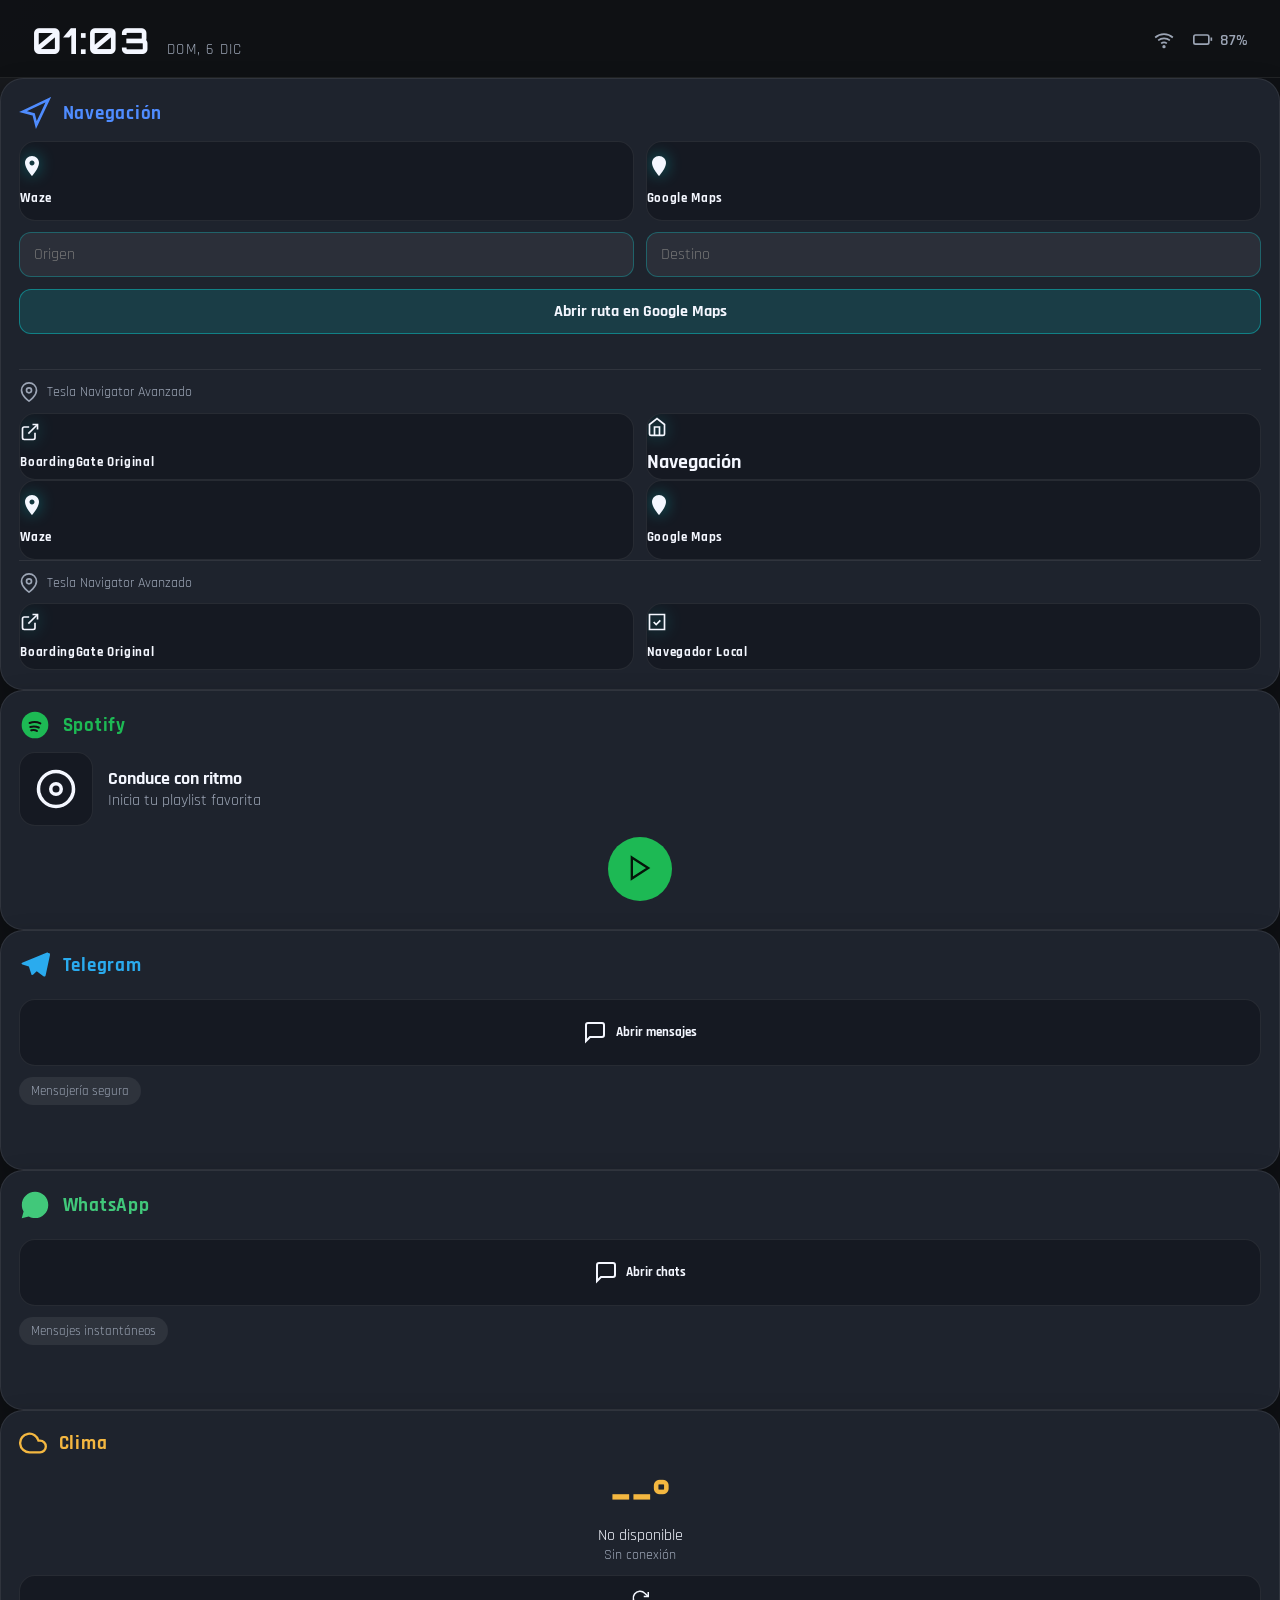
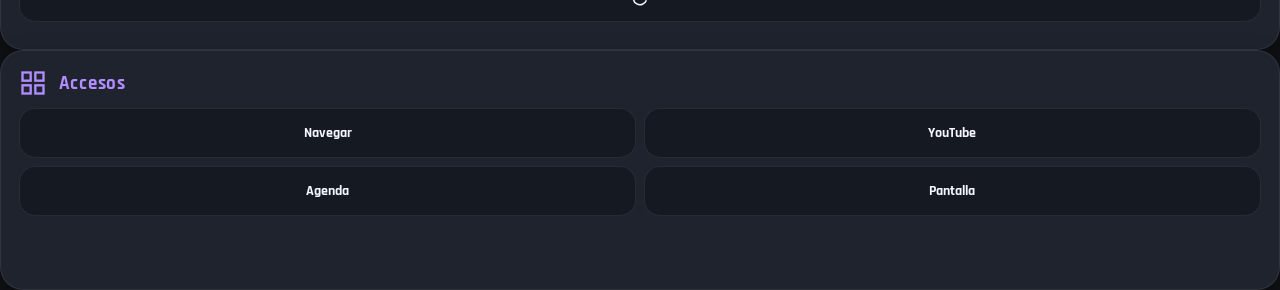
==== commit 609d64ee: "Merge pull request #2 from setumismo/codex/add-origin/destination-form-and-google-maps-integration A" ====
--- a/index.html
+++ b/index.html
@@ -68,19 +68,26 @@
                         <h2>Navegación</h2>
                     </div>
                     <div class="nav-options">
-                        <button class="nav-btn primary" onclick="openApp('https://waze.com/live-map', 'same-tab')">
+                        <button class="nav-btn primary" onclick="openApp('https://waze.com/live-map')">
                             <svg width="24" height="24" viewBox="0 0 24 24" fill="currentColor">
                                 <path d="M12 2C8.13 2 5 5.13 5 9c0 5.25 7 13 7 13s7-7.75 7-13c0-3.87-3.13-7-7-7zm0 9.5c-1.38 0-2.5-1.12-2.5-2.5s1.12-2.5 2.5-2.5 2.5 1.12 2.5 2.5-1.12 2.5-2.5 2.5z"/>
                             </svg>
                             <span>Waze</span>
                         </button>
-                        <button class="nav-btn primary" onclick="openApp('https://www.google.com/maps', 'same-tab')">
+                        <button class="nav-btn primary" onclick="openApp('https://www.google.com/maps')">
                             <svg width="24" height="24" viewBox="0 0 24 24" fill="currentColor">
                                 <path d="M12 2C8.13 2 5 5.13 5 9c0 5.25 7 13 7 13s7-7.75 7-13c0-3.87-3.13-7-7-7z"/>
                             </svg>
                             <span>Google Maps</span>
                         </button>
                     </div>
+                    <form class="route-form" onsubmit="event.preventDefault(); handleRouteSubmit();">
+                        <div class="route-form-row">
+                            <input type="text" id="routeOrigin" placeholder="Origen" required>
+                            <input type="text" id="routeDestination" placeholder="Destino" required>
+                        </div>
+                        <button type="submit" class="route-submit-btn">Abrir ruta en Google Maps</button>
+                    </form>
                     <div class="boardinggate-section">
                         <div class="bg-label">
                             <svg width="20" height="20" viewBox="0 0 24 24" fill="none" stroke="currentColor" stroke-width="2">
@@ -90,7 +97,7 @@
                             <span>Tesla Navigator Avanzado</span>
                         </div>
                         <div class="bg-buttons">
-                            <button class="nav-btn boardinggate original" onclick="openApp('https://boardinggate.github.io/Tesla/tesla.html', 'new-tab')">
+                            <button class="nav-btn boardinggate original" onclick="openApp('https://boardinggate.github.io/Tesla/tesla.html')">
                                 <svg width="20" height="20" viewBox="0 0 24 24" fill="none" stroke="currentColor" stroke-width="2">
                                     <path d="M18 13v6a2 2 0 0 1-2 2H5a2 2 0 0 1-2-2V8a2 2 0 0 1 2-2h6"></path>
                                     <polyline points="15 3 21 3 21 9"></polyline>
@@ -103,183 +110,173 @@
                                     <path d="M3 9l9-7 9 7v11a2 2 0 0 1-2 2H5a2 2 0 0 1-2-2z"></path>
                                     <polyline points="9 22 9 12 15 12 15 22"></polyline>
                                 </svg>
-                                <span>Navigator Local</span>
+                                <h2>Navegación</h2>
+                            </div>
+                            <div class="nav-options">
+                                <button class="nav-btn primary" onclick="openApp('https://waze.com/live-map')">
+                                    <svg width="24" height="24" viewBox="0 0 24 24" fill="currentColor">
+                                        <path d="M12 2C8.13 2 5 5.13 5 9c0 5.25 7 13 7 13s7-7.75 7-13c0-3.87-3.13-7-7-7zm0 9.5c-1.38 0-2.5-1.12-2.5-2.5s1.12-2.5 2.5-2.5 2.5 1.12 2.5 2.5-1.12 2.5-2.5 2.5z"/>
+                                    </svg>
+                                    <span>Waze</span>
+                                </button>
+                                <button class="nav-btn primary" onclick="openApp('https://www.google.com/maps')">
+                                    <svg width="24" height="24" viewBox="0 0 24 24" fill="currentColor">
+                                        <path d="M12 2C8.13 2 5 5.13 5 9c0 5.25 7 13 7 13s7-7.75 7-13c0-3.87-3.13-7-7-7z"/>
+                                    </svg>
+                                    <span>Google Maps</span>
+                                </button>
+                            </div>
+                            <div class="boardinggate-section">
+                                <div class="bg-label">
+                                    <svg width="20" height="20" viewBox="0 0 24 24" fill="none" stroke="currentColor" stroke-width="2">
+                                        <path d="M21 10c0 7-9 13-9 13s-9-6-9-13a9 9 0 0 1 18 0z"></path>
+                                        <circle cx="12" cy="10" r="3"></circle>
+                                    </svg>
+                                    <span>Tesla Navigator Avanzado</span>
+                                </div>
+                                <div class="bg-buttons">
+                                    <button class="nav-btn boardinggate original" onclick="openApp('https://boardinggate.github.io/Tesla/tesla.html')">
+                                        <svg width="20" height="20" viewBox="0 0 24 24" fill="none" stroke="currentColor" stroke-width="2">
+                                            <path d="M18 13v6a2 2 0 0 1-2 2H5a2 2 0 0 1-2-2V8a2 2 0 0 1 2-2h6"></path>
+                                            <polyline points="15 3 21 3 21 9"></polyline>
+                                            <line x1="10" y1="14" x2="21" y2="3"></line>
+                                        </svg>
+                                        <span>BoardingGate Original</span>
+                                    </button>
+                                    <button class="nav-btn boardinggate local" onclick="openLocalNavigator()">
+                                        <svg width="20" height="20" viewBox="0 0 24 24" fill="none" stroke="currentColor" stroke-width="2">
+                                            <path d="M3 3h18v18H3z"></path>
+                                            <path d="M8 12l3 3 5-5"></path>
+                                        </svg>
+                                        <span>Navegador Local</span>
+                                    </button>
+                                </div>
+                            </div>
+                        </div>
+                    </section>
+
+                    <!-- Spotify -->
+                    <section class="grid-item media-hub" data-app="media">
+                        <div class="card-glow"></div>
+                        <div class="card-content">
+                            <div class="card-header">
+                                <svg class="card-icon" width="32" height="32" viewBox="0 0 24 24" fill="currentColor">
+                                    <circle cx="12" cy="12" r="10"></circle>
+                                    <path d="M8 10.5c2.5-1 5.5-.9 8 .3M8.5 13.5c2-0.6 4.3-0.5 6.3.4M9.2 16c1.5-.4 3-.3 4.2.4" stroke="#111" stroke-width="1.6" stroke-linecap="round" fill="none"></path>
+                                </svg>
+                                <h2>Spotify</h2>
+                            </div>
+                            <div class="media-display">
+                                <div class="now-playing">
+                                    <div class="album-art">
+                                        <svg width="42" height="42" viewBox="0 0 24 24" fill="none" stroke="currentColor" stroke-width="2">
+                                            <circle cx="12" cy="12" r="10"></circle>
+                                            <circle cx="12" cy="12" r="3"></circle>
+                                        </svg>
+                                    </div>
+                                    <div class="track-info">
+                                        <p class="track-title">Conduce con ritmo</p>
+                                        <p class="track-artist">Inicia tu playlist favorita</p>
+                                    </div>
+                                </div>
+                            </div>
+                            <div class="media-controls">
+                                <button class="control-btn" onclick="openApp('https://open.spotify.com')">
+                                    <svg width="28" height="28" viewBox="0 0 24 24" fill="none" stroke="currentColor" stroke-width="2">
+                                        <polygon points="5 3 19 12 5 21 5 3"></polygon>
+                                    </svg>
+                                </button>
+                            </div>
+                        </div>
+                    </section>
+
+                    <!-- Telegram -->
+                    <section class="grid-item messaging-hub telegram" data-app="telegram">
+                        <div class="card-glow"></div>
+                        <div class="card-content">
+                            <div class="card-header">
+                                <svg class="card-icon" width="32" height="32" viewBox="0 0 24 24" fill="currentColor">
+                                    <path d="M21.5 2.5L2.8 10.1c-1.2.5-1.2 1.2-.2 1.5l4.8 1.5 1.8 5.6c.2.6.1.8.7.8.5 0 .7-.2 1-.5l2.4-2.3 5 3.7c.9.5 1.5.2 1.7-.8l3.2-15c.3-1.3-.5-1.9-1.5-1.4z"></path>
+                                </svg>
+                                <h2>Telegram</h2>
+                            </div>
+                            <button class="app-launch-btn" onclick="openApp('https://web.telegram.org')">
+                                <svg width="24" height="24" viewBox="0 0 24 24" fill="none" stroke="currentColor" stroke-width="2">
+                                    <path d="M21 15a2 2 0 0 1-2 2H7l-4 4V5a2 2 0 0 1 2-2h14a2 2 0 0 1 2 2z"></path>
+                                </svg>
+                                <span>Abrir mensajes</span>
                             </button>
-                        </div>
-                    </div>
-                    <div class="quick-info">
-                        <div class="info-badge">
-                            <svg width="16" height="16" viewBox="0 0 24 24" fill="none" stroke="currentColor" stroke-width="2">
-                                <circle cx="12" cy="12" r="10"></circle>
-                                <polyline points="12 6 12 12 16 14"></polyline>
-                            </svg>
-                            <span>Navegación en tiempo real</span>
-                        </div>
-                    </div>
-                </div>
-            </section>
-
-            <!-- Spotify -->
-            <section class="grid-item media-hub" data-app="spotify">
-                <div class="card-glow"></div>
-                <div class="card-content">
-                    <div class="card-header">
-                        <svg class="card-icon" width="32" height="32" viewBox="0 0 24 24" fill="currentColor">
-                            <path d="M12 2C6.48 2 2 6.48 2 12s4.48 10 10 10 10-4.48 10-10S17.52 2 12 2zm3.5 14.5c-.2.3-.5.4-.8.4-.2 0-.3 0-.5-.1-2.5-1.5-5.6-1.8-9.2-1-.4.1-.8-.2-.9-.6-.1-.4.2-.8.6-.9 4-.9 7.5-.5 10.4 1.2.4.2.5.7.4 1zm1.1-2.7c-.2.4-.7.5-1.1.3-2.8-1.7-7.1-2.2-10.4-1.2-.5.1-1-.1-1.1-.6-.1-.5.1-1 .6-1.1 3.8-1.1 8.6-.6 11.8 1.4.4.2.6.7.2 1.2zm.1-2.8C13.3 9 7.7 8.8 4.5 9.8c-.6.2-1.2-.2-1.4-.8-.2-.6.2-1.2.8-1.4 3.7-1.1 10-1 14.4 1.4.5.3.7 1 .4 1.5-.3.5-1 .7-1.5.4z"/>
-                        </svg>
-                        <h2>Spotify</h2>
-                    </div>
-                    <div class="media-display">
-                        <div class="now-playing">
-                            <div class="album-art">
-                                <svg width="60" height="60" viewBox="0 0 24 24" fill="none" stroke="currentColor" stroke-width="1.5">
-                                    <circle cx="12" cy="12" r="10"></circle>
-                                    <circle cx="12" cy="12" r="3"></circle>
-                                </svg>
-                            </div>
-                            <div class="track-info">
-                                <p class="track-title">Abre Spotify Web</p>
-                                <p class="track-artist">Toca para reproducir</p>
-                            </div>
-                        </div>
-                    </div>
-                    <div class="media-controls">
-                        <button class="control-btn" onclick="openApp('https://open.spotify.com', 'same-tab')">
-                            <svg width="28" height="28" viewBox="0 0 24 24" fill="currentColor">
-                                <polygon points="5 3 19 12 5 21 5 3"></polygon>
-                            </svg>
-                        </button>
-                    </div>
-                </div>
-            </section>
-
-            <!-- Telegram -->
-            <section class="grid-item messaging-hub telegram" data-app="telegram">
-                <div class="card-glow"></div>
-                <div class="card-content">
-                    <div class="card-header">
-                        <svg class="card-icon" width="32" height="32" viewBox="0 0 24 24" fill="currentColor">
-                            <path d="M12 2C6.48 2 2 6.48 2 12s4.48 10 10 10 10-4.48 10-10S17.52 2 12 2zm4.64 6.8c-.15 1.58-.8 5.42-1.13 7.19-.14.75-.42 1-.68 1.03-.58.05-1.02-.38-1.58-.75-.88-.58-1.38-.94-2.23-1.5-.99-.65-.35-1.01.22-1.59.15-.15 2.71-2.48 2.76-2.69.01-.03.01-.14-.07-.2-.08-.06-.19-.04-.27-.02-.12.02-1.96 1.25-5.54 3.67-.52.36-.99.53-1.42.52-.47-.01-1.37-.26-2.03-.48-.82-.27-1.47-.42-1.42-.88.03-.24.37-.49 1.02-.74 4-1.74 6.68-2.88 8.03-3.44 3.82-1.59 4.62-1.87 5.14-1.88.11 0 .37.03.54.17.14.11.18.26.2.37.01.06.03.24.01.38z"/>
-                        </svg>
-                        <h2>Telegram</h2>
-                    </div>
-                    <button class="app-launch-btn" onclick="openApp('https://web.telegram.org')">
-                        <svg width="24" height="24" viewBox="0 0 24 24" fill="none" stroke="currentColor" stroke-width="2">
-                            <path d="M21 2l-2 20-7-4-4 4V18l10-10-8 6-5-3z"></path>
-                        </svg>
-                        <span>Abrir mensajes</span>
-                    </button>
-                    <div class="quick-info">
-                        <div class="info-badge">
-                            <svg width="16" height="16" viewBox="0 0 24 24" fill="currentColor">
-                                <circle cx="12" cy="12" r="10"></circle>
-                                <path d="M12 6v6l4 2" stroke="#000" stroke-width="2" stroke-linecap="round"/>
-                            </svg>
-                            <span>Mensajería segura</span>
-                        </div>
-                    </div>
-                </div>
-            </section>
-
-            <!-- WhatsApp -->
-            <section class="grid-item messaging-hub whatsapp" data-app="whatsapp">
-                <div class="card-glow"></div>
-                <div class="card-content">
-                    <div class="card-header">
-                        <svg class="card-icon" width="32" height="32" viewBox="0 0 24 24" fill="currentColor">
-                            <path d="M12.04 2c-5.46 0-9.91 4.45-9.91 9.91 0 1.75.46 3.45 1.32 4.95L2.05 22l5.25-1.38c1.45.79 3.08 1.21 4.74 1.21 5.46 0 9.91-4.45 9.91-9.91 0-2.65-1.03-5.14-2.9-7.01A9.816 9.816 0 0012.04 2m.01 1.67c2.2 0 4.26.86 5.82 2.42a8.225 8.225 0 012.41 5.83c0 4.54-3.7 8.23-8.24 8.23-1.48 0-2.93-.39-4.19-1.15l-.3-.17-3.12.82.83-3.04-.2-.32a8.188 8.188 0 01-1.26-4.38c.01-4.54 3.7-8.24 8.25-8.24M8.53 7.33c-.16 0-.43.06-.66.31-.22.25-.87.86-.87 2.07 0 1.22.89 2.39 1 2.56.14.17 1.76 2.67 4.25 3.73.59.27 1.05.42 1.41.53.59.19 1.13.16 1.56.1.48-.07 1.46-.6 1.67-1.18.21-.58.21-1.07.15-1.18-.07-.1-.23-.16-.48-.27-.25-.14-1.47-.74-1.69-.82-.23-.08-.37-.12-.56.12-.16.25-.64.81-.78.97-.15.17-.29.19-.53.07-.26-.13-1.06-.39-2-1.23-.74-.66-1.23-1.47-1.38-1.72-.12-.24-.01-.39.11-.5.11-.11.27-.29.37-.44.13-.14.17-.25.25-.41.08-.17.04-.31-.02-.43-.06-.11-.56-1.35-.77-1.84-.2-.48-.4-.42-.56-.43-.14 0-.3-.01-.47-.01z"/>
-                        </svg>
-                        <h2>WhatsApp</h2>
-                    </div>
-                    <button class="app-launch-btn" onclick="openApp('https://web.whatsapp.com')">
-                        <svg width="24" height="24" viewBox="0 0 24 24" fill="none" stroke="currentColor" stroke-width="2">
-                            <path d="M21 15a2 2 0 0 1-2 2H7l-4 4V5a2 2 0 0 1 2-2h14a2 2 0 0 1 2 2z"></path>
-                        </svg>
-                        <span>Abrir chats</span>
-                    </button>
-                    <div class="quick-info">
-                        <div class="info-badge">
-                            <svg width="16" height="16" viewBox="0 0 24 24" fill="currentColor">
-                                <path d="M20 2H4c-1.1 0-2 .9-2 2v18l4-4h14c1.1 0 2-.9 2-2V4c0-1.1-.9-2-2-2z"/>
-                            </svg>
-                            <span>Mensajes instantáneos</span>
-                        </div>
-                    </div>
-                </div>
-            </section>
-
-            <!-- Clima -->
-            <section class="grid-item weather-widget" data-app="weather">
-                <div class="card-glow"></div>
-                <div class="card-content">
-                    <div class="card-header">
-                        <svg class="card-icon" width="28" height="28" viewBox="0 0 24 24" fill="none" stroke="currentColor" stroke-width="2">
-                            <path d="M18 10h-1.26A8 8 0 1 0 9 20h9a5 5 0 0 0 0-10z"></path>
-                        </svg>
-                        <h2>Clima</h2>
-                    </div>
-                    <div class="weather-display">
-                        <div class="temp-main">
-                            <span class="temp-value" id="temperature">--°</span>
-                        </div>
-                        <div class="weather-details">
-                            <p class="weather-condition" id="condition">Cargando...</p>
-                            <p class="weather-location" id="location">---</p>
-                        </div>
-                    </div>
-                    <button class="weather-refresh" onclick="loadWeather()">
-                        <svg width="18" height="18" viewBox="0 0 24 24" fill="none" stroke="currentColor" stroke-width="2">
-                            <polyline points="23 4 23 10 17 10"></polyline>
-                            <path d="M20.49 15a9 9 0 1 1-2.12-9.36L23 10"></path>
-                        </svg>
-                    </button>
-                </div>
-            </section>
-
-            <!-- Accesos rápidos -->
-            <section class="grid-item quick-access" data-app="shortcuts">
-                <div class="card-glow"></div>
-                <div class="card-content">
-                    <div class="card-header">
-                        <svg class="card-icon" width="28" height="28" viewBox="0 0 24 24" fill="none" stroke="currentColor" stroke-width="2">
-                            <rect x="3" y="3" width="7" height="7"></rect>
-                            <rect x="14" y="3" width="7" height="7"></rect>
-                            <rect x="14" y="14" width="7" height="7"></rect>
-                            <rect x="3" y="14" width="7" height="7"></rect>
-                        </svg>
-                        <h2>Accesos</h2>
-                    </div>
-                    <div class="shortcuts-grid">
-                        <button class="shortcut-btn" onclick="openApp('https://www.google.com')">
-                            <svg width="28" height="28" viewBox="0 0 24 24" fill="none" stroke="currentColor" stroke-width="2">
-                                <circle cx="12" cy="12" r="10"></circle>
-                                <line x1="2" y1="12" x2="22" y2="12"></line>
-                                <path d="M12 2a15.3 15.3 0 0 1 4 10 15.3 15.3 0 0 1-4 10 15.3 15.3 0 0 1-4-10 15.3 15.3 0 0 1 4-10z"></path>
-                            </svg>
-                            <span>Navegar</span>
-                        </button>
-                        <button class="shortcut-btn" onclick="openApp('https://music.youtube.com', 'same-tab')">
-                            <svg width="28" height="28" viewBox="0 0 24 24" fill="currentColor">
-                                <path d="M23.5 6.5a3 3 0 0 0-2.1-2.1C19.5 4 12 4 12 4s-7.5 0-9.4.4A3 3 0 0 0 .5 6.5C0 8.4 0 12 0 12s0 3.6.5 5.5a3 3 0 0 0 2.1 2.1c1.9.4 9.4.4 9.4.4s7.5 0 9.4-.4a3 3 0 0 0 2.1-2.1c.5-1.9.5-5.5.5-5.5s0-3.6-.5-5.5zM9.5 15.5v-7l6.3 3.5-6.3 3.5z"/>
-                            </svg>
-                            <span>YouTube Music</span>
-                        </button>
-                        <button class="shortcut-btn" onclick="openApp('https://calendar.google.com')">
-                            <svg width="28" height="28" viewBox="0 0 24 24" fill="none" stroke="currentColor" stroke-width="2">
-                                <rect x="3" y="4" width="18" height="18" rx="2" ry="2"></rect>
-                                <line x1="16" y1="2" x2="16" y2="6"></line>
-                                <line x1="8" y1="2" x2="8" y2="6"></line>
-                                <line x1="3" y1="10" x2="21" y2="10"></line>
-                            </svg>
-                            <span>Agenda</span>
-                        </button>
-                        <button class="shortcut-btn" onclick="toggleFullscreen()">
-                            <svg width="28" height="28" viewBox="0 0 24 24" fill="none" stroke="currentColor" stroke-width="2">
-                                <path d="M8 3H5a2 2 0 0 0-2 2v3m18 0V5a2 2 0 0 0-2-2h-3m0 18h3a2 2 0 0 0 2-2v-3M3 16v3a2 2 0 0 0 2 2h3"></path>
-                            </svg>
-                            <span>Pantalla</span>
-                        </button>
-                    </div>
+                            <div class="quick-info"><div class="info-badge"><span>Mensajería segura</span></div></div>
+                        </div>
+                    </section>
+
+                    <!-- WhatsApp -->
+                    <section class="grid-item messaging-hub whatsapp" data-app="whatsapp">
+                        <div class="card-glow"></div>
+                        <div class="card-content">
+                            <div class="card-header">
+                                <svg class="card-icon" width="32" height="32" viewBox="0 0 24 24" fill="currentColor">
+                                    <path d="M12.04 2c-5.46 0-9.91 4.45-9.91 9.91 0 1.75.46 3.45 1.32 4.95L2.05 22l5.25-1.38c1.45.79 3.08 1.21 4.74 1.21 5.46 0 9.91-4.45 9.91-9.91 0-2.65-1.03-5.14-2.9-7.01A9.816 9.816 0 0012.04 2z"/>
+                                </svg>
+                                <h2>WhatsApp</h2>
+                            </div>
+                            <button class="app-launch-btn" onclick="openApp('https://web.whatsapp.com')">
+                                <svg width="24" height="24" viewBox="0 0 24 24" fill="none" stroke="currentColor" stroke-width="2">
+                                    <path d="M21 15a2 2 0 0 1-2 2H7l-4 4V5a2 2 0 0 1 2-2h14a2 2 0 0 1 2 2z"></path>
+                                </svg>
+                                <span>Abrir chats</span>
+                            </button>
+                            <div class="quick-info"><div class="info-badge"><span>Mensajes instantáneos</span></div></div>
+                        </div>
+                    </section>
+
+                    <!-- Clima -->
+                    <section class="grid-item weather-widget" data-app="weather">
+                        <div class="card-glow"></div>
+                        <div class="card-content">
+                            <div class="card-header">
+                                <svg class="card-icon" width="28" height="28" viewBox="0 0 24 24" fill="none" stroke="currentColor" stroke-width="2">
+                                    <path d="M18 10h-1.26A8 8 0 1 0 9 20h9a5 5 0 0 0 0-10z"></path>
+                                </svg>
+                                <h2>Clima</h2>
+                            </div>
+                            <div class="weather-display">
+                                <div class="temp-main"><span class="temp-value" id="temperature">--°</span></div>
+                                <div class="weather-details">
+                                    <p class="weather-condition" id="condition">Cargando...</p>
+                                    <p class="weather-location" id="location">---</p>
+                                </div>
+                            </div>
+                            <button class="weather-refresh" onclick="loadWeather()">
+                                <svg width="18" height="18" viewBox="0 0 24 24" fill="none" stroke="currentColor" stroke-width="2">
+                                    <polyline points="23 4 23 10 17 10"></polyline>
+                                    <path d="M20.49 15a9 9 0 1 1-2.12-9.36L23 10"></path>
+                                </svg>
+                            </button>
+                        </div>
+                    </section>
+
+                    <!-- Accesos rápidos -->
+                    <section class="grid-item quick-access" data-app="shortcuts">
+                        <div class="card-glow"></div>
+                        <div class="card-content">
+                            <div class="card-header">
+                                <svg class="card-icon" width="28" height="28" viewBox="0 0 24 24" fill="none" stroke="currentColor" stroke-width="2">
+                                    <rect x="3" y="3" width="7" height="7"></rect>
+                                    <rect x="14" y="3" width="7" height="7"></rect>
+                                    <rect x="14" y="14" width="7" height="7"></rect>
+                                    <rect x="3" y="14" width="7" height="7"></rect>
+                                </svg>
+                                <h2>Accesos</h2>
+                            </div>
+                            <div class="shortcuts-grid">
+                                <button class="shortcut-btn" onclick="openApp('https://www.google.com')"><span>Navegar</span></button>
+                                <button class="shortcut-btn" onclick="openApp('https://www.youtube.com')"><span>YouTube</span></button>
+                                <button class="shortcut-btn" onclick="openApp('https://calendar.google.com')"><span>Agenda</span></button>
+                                <button class="shortcut-btn" onclick="toggleFullscreen()"><span>Pantalla</span></button>
+                            </div>
+                        </div>
+                    </section>
                 </div>
             </section>
         </main>
@@ -299,16 +296,6 @@
         </div>
     </div>
 
-
-
-        <div id="popupFallbackToast" class="popup-fallback-toast" role="status" aria-live="polite">
-            <p>No se pudo abrir una nueva pestaña (popup bloqueado).</p>
-            <div class="popup-fallback-actions">
-                <button id="openHereFallbackBtn" class="popup-fallback-btn primary">Abrir aquí</button>
-                <button class="popup-fallback-btn" onclick="closePopupFallback()">Cerrar</button>
-            </div>
-        </div>
-
     <script src="script.js"></script>
 </body>
 </html>
--- a/styles.css
+++ b/styles.css
@@ -1,34 +1,22 @@
 :root {
-    /* Color Palette - Automotive Premium */
-    --bg-primary: #000000;
-    --bg-secondary: #0a0a0a;
-    --bg-card: #111111;
-    --bg-card-hover: #1a1a1a;
-    
-    /* Neon Accents */
-    --accent-primary: #00ffff;
-    --accent-secondary: #ff00ff;
-    --accent-tertiary: #00ff88;
-    --accent-red: #ff3366;
-    --accent-blue: #3366ff;
-    
-    /* Gradients */
-    --gradient-primary: linear-gradient(135deg, #00ffff 0%, #0099ff 100%);
-    --gradient-secondary: linear-gradient(135deg, #ff00ff 0%, #ff0066 100%);
-    --gradient-tertiary: linear-gradient(135deg, #00ff88 0%, #00cc99 100%);
-    
-    /* Text */
-    --text-primary: #ffffff;
-    --text-secondary: #999999;
-    --text-tertiary: #666666;
-    
-    /* Glow Effects */
-    --glow-primary: 0 0 20px rgba(0, 255, 255, 0.5),
-                     0 0 40px rgba(0, 255, 255, 0.3),
-                     0 0 60px rgba(0, 255, 255, 0.1);
-    --glow-secondary: 0 0 20px rgba(255, 0, 255, 0.5),
-                       0 0 40px rgba(255, 0, 255, 0.3);
-    --glow-tertiary: 0 0 20px rgba(0, 255, 136, 0.5);
+    --bg-primary: #0f1115;
+    --bg-secondary: #181b22;
+    --bg-surface: #1e232d;
+    --bg-surface-hover: #252b36;
+    --bg-sidebar: #141821;
+    --text-primary: #f4f7ff;
+    --text-secondary: #9ca5b5;
+    --text-muted: #788296;
+    --border-subtle: rgba(255, 255, 255, 0.08);
+    --border-strong: rgba(255, 255, 255, 0.18);
+    --shadow-soft: 0 12px 28px rgba(0, 0, 0, 0.3);
+
+    --accent-navigation: #4f8cff;
+    --accent-media: #1db954;
+    --accent-telegram: #2aabee;
+    --accent-whatsapp: #41c87a;
+    --accent-weather: #f4b740;
+    --accent-shortcuts: #b28dff;
 }
 
 * {
@@ -46,8 +34,6 @@
     width: 100vw;
     height: 100vh;
     position: fixed;
-    -webkit-font-smoothing: antialiased;
-    -moz-osx-font-smoothing: grayscale;
 }
 
 .dashboard-container {
@@ -55,20 +41,13 @@
     height: 100%;
     display: flex;
     flex-direction: column;
-    position: relative;
-    background: 
-        radial-gradient(circle at 20% 20%, rgba(0, 255, 255, 0.05) 0%, transparent 50%),
-        radial-gradient(circle at 80% 80%, rgba(255, 0, 255, 0.05) 0%, transparent 50%),
-        var(--bg-primary);
-}
-
-/* ===== HEADER ===== */
+    background: radial-gradient(circle at top left, rgba(255, 255, 255, 0.04), transparent 45%), var(--bg-primary);
+}
+
 .dashboard-header {
-    padding: 1.5rem 2rem 1rem;
-    border-bottom: 1px solid rgba(0, 255, 255, 0.1);
-    background: linear-gradient(180deg, rgba(0, 0, 0, 0.9) 0%, transparent 100%);
-    backdrop-filter: blur(10px);
-    z-index: 100;
+    padding: 1.1rem 2rem 0.9rem;
+    border-bottom: 1px solid var(--border-subtle);
+    background: rgba(15, 17, 21, 0.95);
 }
 
 .status-bar {
@@ -79,200 +58,204 @@
 
 .time-display {
     display: flex;
-    flex-direction: column;
-    gap: 0.25rem;
+    align-items: baseline;
+    gap: 1rem;
 }
 
 #currentTime {
     font-family: 'Orbitron', monospace;
-    font-size: 2.5rem;
+    font-size: clamp(2rem, 2.8vw, 2.8rem);
     font-weight: 700;
-    background: var(--gradient-primary);
-    -webkit-background-clip: text;
-    -webkit-text-fill-color: transparent;
-    background-clip: text;
-    letter-spacing: 0.05em;
-    text-shadow: var(--glow-primary);
+    color: var(--text-primary);
+    letter-spacing: 0.04em;
 }
 
 .date-small {
+    color: var(--text-secondary);
     font-size: 0.95rem;
+    letter-spacing: 0.08em;
+}
+
+.status-indicators {
+    display: flex;
+    gap: 1.2rem;
+    align-items: center;
+}
+
+.indicator {
+    display: flex;
+    align-items: center;
+    gap: 0.45rem;
     color: var(--text-secondary);
-    font-weight: 500;
-    letter-spacing: 0.1em;
-    text-transform: uppercase;
-}
-
-.status-indicators {
-    display: flex;
-    gap: 1.5rem;
-    align-items: center;
-}
-
-.indicator {
-    display: flex;
-    align-items: center;
-    gap: 0.5rem;
-    color: var(--accent-primary);
-    font-size: 1rem;
-    font-weight: 500;
-}
-
-.indicator svg {
-    filter: drop-shadow(0 0 8px rgba(0, 255, 255, 0.6));
-}
-
-.battery-level {
-    font-family: 'Orbitron', monospace;
     font-weight: 600;
 }
 
-/* ===== MAIN GRID ===== */
-.dashboard-grid {
+.dashboard-grid.carplay-layout {
     flex: 1;
     display: grid;
-    grid-template-columns: repeat(6, 1fr);
-    grid-template-rows: repeat(3, 1fr);
-    gap: 1.5rem;
-    padding: 1.5rem 2rem 2rem;
-    overflow: hidden;
-}
-
-/* Grid Layout */
-.navigation-hub {
-    grid-column: 1 / 4;
-    grid-row: 1 / 3;
-}
-
-.media-hub {
-    grid-column: 4 / 7;
-    grid-row: 1 / 3;
-}
-
-.messaging-hub.telegram {
-    grid-column: 1 / 3;
-    grid-row: 3 / 4;
-}
-
-.messaging-hub.whatsapp {
-    grid-column: 3 / 5;
-    grid-row: 3 / 4;
-}
-
-.weather-widget {
-    grid-column: 5 / 6;
-    grid-row: 3 / 4;
-}
-
-.quick-access {
-    grid-column: 6 / 7;
-    grid-row: 3 / 4;
-}
-
-/* ===== CARDS ===== */
+    grid-template-columns: 5.8rem minmax(0, 1fr);
+    gap: 1rem;
+    padding: 1rem 1.1rem 1.1rem;
+    min-height: 0;
+}
+
+.app-sidebar {
+    background: var(--bg-sidebar);
+    border: 1px solid var(--border-subtle);
+    border-radius: 1.6rem;
+    display: flex;
+    flex-direction: column;
+    align-items: center;
+    padding: 0.65rem 0.45rem;
+    gap: 0.55rem;
+}
+
+.sidebar-app {
+    width: 100%;
+    border: none;
+    border-radius: 1.1rem;
+    background: transparent;
+    color: var(--text-secondary);
+    min-height: 4.6rem;
+    display: flex;
+    flex-direction: column;
+    align-items: center;
+    justify-content: center;
+    gap: 0.35rem;
+    font-size: 0.74rem;
+    font-weight: 700;
+    cursor: pointer;
+    transition: background 0.2s ease, color 0.2s ease, transform 0.15s ease;
+}
+
+.sidebar-app:hover {
+    background: rgba(255, 255, 255, 0.06);
+    color: var(--text-primary);
+}
+
+.sidebar-app:active,
+.sidebar-app.active {
+    background: rgba(255, 255, 255, 0.12);
+    color: var(--text-primary);
+    transform: scale(0.98);
+}
+
+.content-panel {
+    background: rgba(20, 24, 32, 0.78);
+    border: 1px solid var(--border-subtle);
+    border-radius: 1.8rem;
+    padding: 0.95rem;
+    min-height: 0;
+}
+
+.content-grid {
+    height: 100%;
+    display: grid;
+    grid-template-columns: repeat(12, minmax(0, 1fr));
+    grid-template-rows: repeat(3, minmax(0, 1fr));
+    gap: 0.95rem;
+}
+
+.navigation-hub { grid-column: 1 / 7; grid-row: 1 / 3; }
+.media-hub { grid-column: 7 / 13; grid-row: 1 / 3; }
+.messaging-hub.telegram { grid-column: 1 / 4; grid-row: 3 / 4; }
+.messaging-hub.whatsapp { grid-column: 4 / 7; grid-row: 3 / 4; }
+.weather-widget { grid-column: 7 / 10; grid-row: 3 / 4; }
+.quick-access { grid-column: 10 / 13; grid-row: 3 / 4; }
+
 .grid-item {
     position: relative;
-    background: var(--bg-card);
-    border-radius: 1.5rem;
+    background: var(--bg-surface);
+    border-radius: 1.45rem;
+    border: 1px solid var(--border-subtle);
+    box-shadow: var(--shadow-soft);
     overflow: hidden;
-    border: 1px solid rgba(255, 255, 255, 0.05);
-    transition: all 0.4s cubic-bezier(0.4, 0, 0.2, 1);
+    transition: transform 0.2s ease, border-color 0.2s ease, background 0.2s ease;
 }
 
 .grid-item:hover {
-    transform: translateY(-4px);
-    border-color: rgba(0, 255, 255, 0.3);
-}
-
-.grid-item::before {
-    content: '';
-    position: absolute;
-    top: 0;
-    left: 0;
-    right: 0;
-    height: 1px;
-    background: linear-gradient(90deg, 
-        transparent 0%, 
-        var(--accent-primary) 50%, 
-        transparent 100%);
-    opacity: 0;
-    transition: opacity 0.4s ease;
-}
-
-.grid-item:hover::before {
-    opacity: 0.6;
+    transform: translateY(-2px);
+    background: var(--bg-surface-hover);
+    border-color: var(--border-strong);
+}
+
+.grid-item:active {
+    transform: translateY(0);
 }
 
 .card-glow {
-    position: absolute;
-    top: -50%;
-    left: -50%;
-    width: 200%;
-    height: 200%;
-    background: radial-gradient(circle, rgba(0, 255, 255, 0.1) 0%, transparent 70%);
-    opacity: 0;
-    transition: opacity 0.6s ease;
-    pointer-events: none;
-}
-
-.grid-item:hover .card-glow {
-    opacity: 1;
+    display: none;
 }
 
 .card-content {
     height: 100%;
-    padding: 2rem;
+    padding: 1.15rem;
     display: flex;
     flex-direction: column;
-    position: relative;
-    z-index: 1;
+    gap: 0.7rem;
 }
 
 .card-header {
     display: flex;
     align-items: center;
-    gap: 1rem;
-    margin-bottom: 1.5rem;
-}
-
-.card-icon {
-    color: var(--accent-primary);
-    filter: drop-shadow(0 0 10px rgba(0, 255, 255, 0.5));
-}
+    gap: 0.7rem;
+}
+
+.card-icon { color: var(--text-secondary); }
 
 .card-header h2 {
-    font-family: 'Orbitron', monospace;
-    font-size: 1.4rem;
+    font-size: clamp(1rem, 1.5vw, 1.3rem);
+    letter-spacing: 0.04em;
+}
+
+.navigation-hub .card-icon,
+.navigation-hub .card-header h2 { color: var(--accent-navigation); }
+.media-hub .card-icon,
+.media-hub .card-header h2 { color: var(--accent-media); }
+.telegram .card-icon,
+.telegram .card-header h2 { color: var(--accent-telegram); }
+.whatsapp .card-icon,
+.whatsapp .card-header h2 { color: var(--accent-whatsapp); }
+.weather-widget .card-icon,
+.weather-widget .card-header h2,
+.temp-value { color: var(--accent-weather); }
+.quick-access .card-icon,
+.quick-access .card-header h2 { color: var(--accent-shortcuts); }
+
+.nav-options,
+.bg-buttons { display: grid; grid-template-columns: repeat(2, minmax(0, 1fr)); gap: 0.7rem; }
+
+.nav-btn,
+.app-launch-btn,
+.weather-refresh,
+.shortcut-btn {
+    border: 1px solid var(--border-subtle);
+    border-radius: 1rem;
+    background: #151922;
+    color: var(--text-primary);
+    font-family: inherit;
     font-weight: 700;
-    letter-spacing: 0.08em;
-    text-transform: uppercase;
-    background: var(--gradient-primary);
-    -webkit-background-clip: text;
-    -webkit-text-fill-color: transparent;
-    background-clip: text;
-}
-
-/* ===== NAVIGATION HUB ===== */
-.nav-options {
-    display: flex;
-    gap: 1rem;
-    margin-bottom: 1.5rem;
-}
+    cursor: pointer;
+    transition: background 0.2s ease, border-color 0.2s ease, transform 0.15s ease;
+}
+
+.nav-btn:hover,
+.app-launch-btn:hover,
+.weather-refresh:hover,
+.shortcut-btn:hover {
+    background: #202633;
+    border-color: var(--border-strong);
+}
+
+.nav-btn:active,
+.app-launch-btn:active,
+.weather-refresh:active,
+.shortcut-btn:active { transform: scale(0.98); }
 
 .nav-btn {
-    flex: 1;
-    height: 7rem;
-    background: var(--bg-secondary);
-    border: 2px solid rgba(0, 255, 255, 0.2);
-    border-radius: 1rem;
-    color: var(--text-primary);
-    font-family: 'Rajdhani', sans-serif;
-    font-size: 1.3rem;
-    font-weight: 600;
-    cursor: pointer;
+    min-height: 5rem;
     display: flex;
     flex-direction: column;
-    align-items: center;
     justify-content: center;
     gap: 0.75rem;
     transition: all 0.3s ease;
@@ -315,6 +298,54 @@
     letter-spacing: 0.05em;
 }
 
+
+.route-form {
+    margin-bottom: 1.5rem;
+}
+
+.route-form-row {
+    display: grid;
+    grid-template-columns: 1fr 1fr;
+    gap: 0.8rem;
+    margin-bottom: 0.8rem;
+}
+
+.route-form input {
+    width: 100%;
+    height: 2.8rem;
+    background: rgba(255, 255, 255, 0.06);
+    border: 1px solid rgba(0, 255, 255, 0.25);
+    border-radius: 0.75rem;
+    color: var(--text-primary);
+    padding: 0 0.85rem;
+    font-family: 'Rajdhani', sans-serif;
+    font-size: 1rem;
+}
+
+.route-form input:focus {
+    outline: none;
+    border-color: var(--accent-primary);
+    box-shadow: 0 0 10px rgba(0, 255, 255, 0.3);
+}
+
+.route-submit-btn {
+    width: 100%;
+    height: 2.8rem;
+    border: 1px solid rgba(0, 255, 255, 0.35);
+    border-radius: 0.75rem;
+    background: rgba(0, 255, 255, 0.12);
+    color: var(--accent-primary);
+    font-family: 'Rajdhani', sans-serif;
+    font-size: 1rem;
+    font-weight: 700;
+    cursor: pointer;
+    transition: all 0.3s ease;
+}
+
+.route-submit-btn:hover {
+    border-color: var(--accent-primary);
+    box-shadow: var(--glow-primary);
+}
 .quick-info {
     margin-top: auto;
 }
@@ -322,244 +353,69 @@
 .info-badge {
     display: inline-flex;
     align-items: center;
-    gap: 0.5rem;
-    padding: 0.6rem 1rem;
-    background: rgba(0, 255, 255, 0.1);
-    border: 1px solid rgba(0, 255, 255, 0.3);
-    border-radius: 2rem;
+    gap: 0.45rem;
+    font-size: 1rem;
+}
+
+.boardinggate-section {
+    margin-top: auto;
+    padding-top: 0.75rem;
+    border-top: 1px solid var(--border-subtle);
+}
+
+.bg-label {
+    margin-bottom: 0.65rem;
+    display: flex;
+    gap: 0.45rem;
+    align-items: center;
+    color: var(--text-secondary);
     font-size: 0.9rem;
-    font-weight: 500;
-    color: var(--accent-primary);
-}
-
-.info-badge svg {
-    filter: drop-shadow(0 0 6px rgba(0, 255, 255, 0.4));
-}
-
-/* ===== BOARDINGGATE SECTION IN NAVIGATION ===== */
-.boardinggate-section {
-    margin-top: 1.5rem;
-    padding-top: 1.5rem;
-    border-top: 1px solid rgba(255, 107, 53, 0.2);
-}
-
-.bg-label {
-    display: flex;
-    align-items: center;
-    gap: 0.75rem;
-    margin-bottom: 1rem;
-    color: #ff6b35;
-    font-size: 1rem;
-    font-weight: 600;
-    letter-spacing: 0.05em;
-}
-
-.bg-label svg {
-    filter: drop-shadow(0 0 8px rgba(255, 107, 53, 0.5));
-}
-
-.bg-buttons {
+}
+
+.nav-btn.boardinggate { min-height: 4.2rem; font-size: 0.84rem; }
+
+.media-display { flex: 1; display: flex; align-items: center; }
+.now-playing { display: flex; align-items: center; gap: 0.95rem; width: 100%; }
+.album-art {
+    width: 4.6rem;
+    height: 4.6rem;
+    border-radius: 1rem;
+    background: #151922;
+    border: 1px solid var(--border-subtle);
     display: grid;
-    grid-template-columns: 1fr 1fr;
-    gap: 1rem;
-}
-
-.nav-btn.boardinggate {
-    height: 6rem;
-    background: var(--bg-secondary);
-    flex-direction: column;
-    font-size: 0.95rem;
-}
-
-.nav-btn.boardinggate.original {
-    border-color: rgba(255, 107, 53, 0.3);
-}
-
-.nav-btn.boardinggate.original:hover {
-    background: rgba(255, 107, 53, 0.1);
-    border-color: #ff6b35;
-    box-shadow: 0 0 20px rgba(255, 107, 53, 0.4);
-}
-
-.nav-btn.boardinggate.original svg {
-    color: #ff6b35;
-    filter: drop-shadow(0 0 8px rgba(255, 107, 53, 0.4));
-}
-
-.nav-btn.boardinggate.local {
-    border-color: rgba(0, 255, 136, 0.3);
-}
-
-.nav-btn.boardinggate.local:hover {
-    background: rgba(0, 255, 136, 0.1);
-    border-color: var(--accent-tertiary);
-    box-shadow: 0 0 20px rgba(0, 255, 136, 0.4);
-}
-
-.nav-btn.boardinggate.local svg {
-    color: var(--accent-tertiary);
-    filter: drop-shadow(0 0 8px rgba(0, 255, 136, 0.4));
-}
-
-/* ===== MEDIA HUB (Spotify) ===== */
-.media-hub .card-icon {
-    color: #1DB954;
-    filter: drop-shadow(0 0 10px rgba(29, 185, 84, 0.5));
-}
-
-.media-hub .card-header h2 {
-    background: linear-gradient(135deg, #1DB954 0%, #1ed760 100%);
-    -webkit-background-clip: text;
-    -webkit-text-fill-color: transparent;
-}
-
-.media-display {
-    flex: 1;
-    display: flex;
-    align-items: center;
-    justify-content: center;
-    margin-bottom: 1.5rem;
-}
-
-.now-playing {
-    display: flex;
-    align-items: center;
-    gap: 1.5rem;
-    width: 100%;
-}
-
-.album-art {
-    width: 5.5rem;
-    height: 5.5rem;
-    background: var(--bg-secondary);
-    border: 2px solid rgba(29, 185, 84, 0.3);
-    border-radius: 0.75rem;
-    display: flex;
-    align-items: center;
-    justify-content: center;
-    color: #1DB954;
-}
-
-.track-info {
-    flex: 1;
-}
-
-.track-title {
-    font-size: 1.3rem;
-    font-weight: 600;
-    margin-bottom: 0.5rem;
-    color: var(--text-primary);
-}
-
-.track-artist {
-    font-size: 1rem;
-    color: var(--text-secondary);
-}
-
-.media-controls {
-    display: flex;
-    justify-content: center;
-    gap: 1rem;
-}
-
+    place-items: center;
+}
+.track-title { font-size: 1.15rem; font-weight: 700; }
+.track-artist { color: var(--text-secondary); }
+.media-controls { display: flex; justify-content: center; }
 .control-btn {
-    width: 5rem;
-    height: 5rem;
-    background: #1DB954;
+    width: 4rem;
+    height: 4rem;
     border: none;
     border-radius: 50%;
-    color: #000;
+    background: var(--accent-media);
+    color: #05150a;
     cursor: pointer;
-    display: flex;
-    align-items: center;
-    justify-content: center;
-    transition: all 0.3s ease;
-    box-shadow: 0 0 20px rgba(29, 185, 84, 0.4);
-}
-
-.control-btn:hover {
-    transform: scale(1.1);
-    box-shadow: 0 0 30px rgba(29, 185, 84, 0.6);
-}
-
-.control-btn:active {
-    transform: scale(0.95);
-}
-
-/* ===== MESSAGING HUBS ===== */
-.telegram .card-icon {
-    color: #0088cc;
-    filter: drop-shadow(0 0 10px rgba(0, 136, 204, 0.5));
-}
-
-.telegram .card-header h2 {
-    background: linear-gradient(135deg, #0088cc 0%, #00aaff 100%);
-    -webkit-background-clip: text;
-    -webkit-text-fill-color: transparent;
-}
-
-.whatsapp .card-icon {
-    color: #25D366;
-    filter: drop-shadow(0 0 10px rgba(37, 211, 102, 0.5));
-}
-
-.whatsapp .card-header h2 {
-    background: linear-gradient(135deg, #25D366 0%, #2ee86f 100%);
-    -webkit-background-clip: text;
-    -webkit-text-fill-color: transparent;
 }
 
 .app-launch-btn {
     width: 100%;
-    height: 5.5rem;
-    background: var(--bg-secondary);
-    border: 2px solid rgba(255, 255, 255, 0.1);
-    border-radius: 1rem;
-    color: var(--text-primary);
-    font-family: 'Rajdhani', sans-serif;
-    font-size: 1.2rem;
-    font-weight: 600;
-    cursor: pointer;
-    display: flex;
-    align-items: center;
+    min-height: 4.2rem;
+    display: flex;
     justify-content: center;
-    gap: 0.75rem;
-    transition: all 0.3s ease;
-    margin-bottom: 1rem;
-}
-
-.telegram .app-launch-btn {
-    border-color: rgba(0, 136, 204, 0.3);
-}
-
-.telegram .app-launch-btn:hover {
-    background: rgba(0, 136, 204, 0.1);
-    border-color: #0088cc;
-    box-shadow: 0 0 20px rgba(0, 136, 204, 0.3);
-    transform: translateY(-2px);
-}
-
-.whatsapp .app-launch-btn {
-    border-color: rgba(37, 211, 102, 0.3);
-}
-
-.whatsapp .app-launch-btn:hover {
-    background: rgba(37, 211, 102, 0.1);
-    border-color: #25D366;
-    box-shadow: 0 0 20px rgba(37, 211, 102, 0.3);
-    transform: translateY(-2px);
-}
-
-/* ===== WEATHER WIDGET ===== */
-.weather-widget .card-icon {
-    color: #FFB74D;
-    filter: drop-shadow(0 0 10px rgba(255, 183, 77, 0.5));
-}
-
-.weather-widget .card-header h2 {
-    background: linear-gradient(135deg, #FFB74D 0%, #FFA726 100%);
-    -webkit-background-clip: text;
-    -webkit-text-fill-color: transparent;
+    align-items: center;
+    gap: 0.55rem;
+    margin-top: 0.4rem;
+}
+
+.quick-info { margin-top: auto; }
+.info-badge {
+    display: inline-flex;
+    padding: 0.35rem 0.75rem;
+    border-radius: 999px;
+    background: rgba(255, 255, 255, 0.07);
+    color: var(--text-secondary);
+    font-size: 0.84rem;
 }
 
 .weather-display {
@@ -567,145 +423,77 @@
     display: flex;
     flex-direction: column;
     justify-content: center;
-    align-items: center;
     text-align: center;
-}
-
-.temp-main {
-    margin-bottom: 1rem;
 }
 
 .temp-value {
     font-family: 'Orbitron', monospace;
-    font-size: 3rem;
+    font-size: clamp(2rem, 3.2vw, 2.9rem);
     font-weight: 700;
-    background: linear-gradient(135deg, #FFB74D 0%, #FFA726 100%);
-    -webkit-background-clip: text;
-    -webkit-text-fill-color: transparent;
-}
-
-.weather-condition {
-    font-size: 1.1rem;
-    font-weight: 600;
-    margin-bottom: 0.5rem;
-    color: var(--text-primary);
-}
-
-.weather-location {
-    font-size: 0.9rem;
-    color: var(--text-secondary);
-}
-
-.weather-refresh {
-    width: 100%;
-    height: 3rem;
-    background: rgba(255, 183, 77, 0.1);
-    border: 1px solid rgba(255, 183, 77, 0.3);
-    border-radius: 0.75rem;
-    color: #FFB74D;
-    cursor: pointer;
-    display: flex;
-    align-items: center;
-    justify-content: center;
-    transition: all 0.3s ease;
-}
-
-.weather-refresh:hover {
-    background: rgba(255, 183, 77, 0.2);
-    border-color: #FFB74D;
-    transform: translateY(-2px);
-}
-
-.weather-refresh svg {
-    transition: transform 0.3s ease;
-}
-
-.weather-refresh:active svg {
-    transform: rotate(180deg);
-}
-
-/* ===== QUICK ACCESS ===== */
+}
+
+.weather-condition { font-size: 1rem; margin-top: 0.35rem; }
+.weather-location { color: var(--text-secondary); font-size: 0.9rem; }
+.weather-refresh { min-height: 2.9rem; display: grid; place-items: center; }
+
 .shortcuts-grid {
     display: grid;
-    grid-template-columns: 1fr;
-    gap: 0.75rem;
-    flex: 1;
+    gap: 0.5rem;
+    grid-template-columns: repeat(2, minmax(0, 1fr));
+    margin-top: auto;
 }
 
 .shortcut-btn {
-    height: 100%;
-    min-height: 4rem;
-    background: var(--bg-secondary);
-    border: 1px solid rgba(255, 255, 255, 0.1);
-    border-radius: 0.75rem;
-    color: var(--text-primary);
-    font-family: 'Rajdhani', sans-serif;
-    font-size: 0.95rem;
-    font-weight: 600;
-    cursor: pointer;
-    display: flex;
-    flex-direction: column;
-    align-items: center;
-    justify-content: center;
-    gap: 0.5rem;
-    transition: all 0.3s ease;
-}
-
-.shortcut-btn:hover {
-    background: var(--bg-card-hover);
-    border-color: var(--accent-primary);
-    transform: scale(1.05);
-}
-
-.shortcut-btn:active {
-    transform: scale(0.95);
-}
-
-.shortcut-btn svg {
-    color: var(--accent-primary);
-}
-
-/* ===== APP MODAL (Legacy - puede eliminarse) ===== */
-.app-modal {
-    display: none !important;
-}
-
-/* ===== RESPONSIVE ADJUSTMENTS ===== */
+    min-height: 3.1rem;
+    font-size: 0.9rem;
+    display: grid;
+    place-items: center;
+}
+
+.app-modal { display: none !important; }
+
+@media (max-width: 1400px) {
+    .dashboard-grid.carplay-layout { grid-template-columns: 5rem minmax(0, 1fr); }
+    .content-grid {
+        grid-template-columns: repeat(6, minmax(0, 1fr));
+        grid-template-rows: auto;
+        overflow-y: auto;
+        padding-right: 0.2rem;
+    }
+    .navigation-hub,
+    .media-hub,
+    .messaging-hub.telegram,
+    .messaging-hub.whatsapp,
+    .weather-widget,
+    .quick-access { grid-column: span 3; grid-row: auto; min-height: 15rem; }
+}
+
 @media (max-width: 1024px) {
-    .dashboard-grid {
-        grid-template-columns: repeat(4, 1fr);
-        grid-template-rows: repeat(4, 1fr);
-    }
-    
-    .navigation-hub {
-        grid-column: 1 / 5;
-        grid-row: 1 / 2;
-    }
-    
-    .media-hub {
-        grid-column: 1 / 5;
-        grid-row: 2 / 3;
-    }
-    
-    .messaging-hub.telegram {
-        grid-column: 1 / 3;
-        grid-row: 3 / 4;
-    }
-    
-    .messaging-hub.whatsapp {
-        grid-column: 3 / 5;
-        grid-row: 3 / 4;
-    }
-    
-    .weather-widget {
-        grid-column: 1 / 3;
-        grid-row: 4 / 5;
+    .dashboard-header { padding-inline: 1rem; }
+    .dashboard-grid.carplay-layout {
+        grid-template-columns: 1fr;
+        grid-template-rows: auto 1fr;
+        padding: 0.8rem;
+    }
+    .app-sidebar {
+        flex-direction: row;
+        overflow-x: auto;
+        justify-content: flex-start;
+        border-radius: 1.2rem;
+    }
+    .sidebar-app {
+        min-width: 4.2rem;
+        min-height: 4rem;
     }
     
     .quick-access {
         grid-column: 3 / 5;
         grid-row: 4 / 5;
     }
+
+    .route-form-row {
+        grid-template-columns: 1fr;
+    }
 }
 
 /* ===== ANIMATIONS ===== */
@@ -739,56 +527,3 @@
 ::-webkit-scrollbar-thumb:hover {
     background: var(--accent-secondary);
 }
-
-/* ===== POPUP FALLBACK ===== */
-.popup-fallback-toast {
-    position: fixed;
-    bottom: 1.5rem;
-    left: 50%;
-    transform: translateX(-50%) translateY(120%);
-    width: min(92vw, 560px);
-    background: rgba(8, 8, 8, 0.96);
-    border: 1px solid rgba(255, 51, 102, 0.55);
-    border-radius: 0.9rem;
-    padding: 0.9rem 1rem;
-    box-shadow: 0 12px 32px rgba(0, 0, 0, 0.55);
-    z-index: 1200;
-    opacity: 0;
-    pointer-events: none;
-    transition: transform 0.3s ease, opacity 0.3s ease;
-}
-
-.popup-fallback-toast.visible {
-    transform: translateX(-50%) translateY(0);
-    opacity: 1;
-    pointer-events: auto;
-}
-
-.popup-fallback-toast p {
-    margin-bottom: 0.75rem;
-    color: var(--text-primary);
-    font-size: 0.95rem;
-    font-weight: 600;
-}
-
-.popup-fallback-actions {
-    display: flex;
-    gap: 0.6rem;
-    justify-content: flex-end;
-}
-
-.popup-fallback-btn {
-    border: 1px solid rgba(255, 255, 255, 0.22);
-    background: transparent;
-    color: var(--text-primary);
-    border-radius: 0.55rem;
-    padding: 0.45rem 0.8rem;
-    font-family: 'Rajdhani', sans-serif;
-    font-weight: 700;
-    cursor: pointer;
-}
-
-.popup-fallback-btn.primary {
-    border-color: rgba(0, 255, 255, 0.5);
-    color: var(--accent-primary);
-}
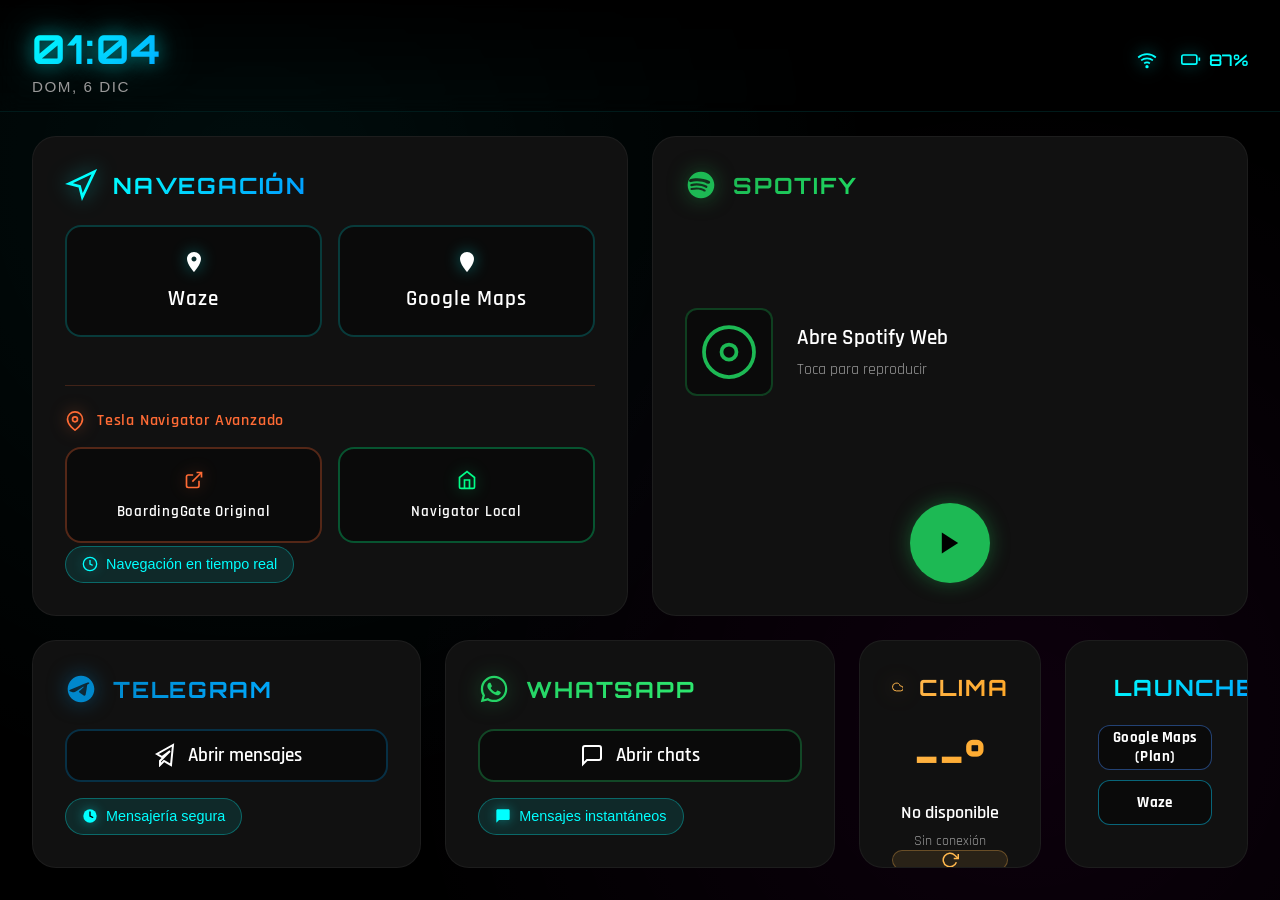
==== commit 0097f606: "Add unified launcher section and centralized app URLs" ====
--- a/index.html
+++ b/index.html
@@ -68,26 +68,19 @@
                         <h2>Navegación</h2>
                     </div>
                     <div class="nav-options">
-                        <button class="nav-btn primary" onclick="openApp('https://waze.com/live-map')">
+                        <button class="nav-btn primary" onclick="openAppByKey('waze')">
                             <svg width="24" height="24" viewBox="0 0 24 24" fill="currentColor">
                                 <path d="M12 2C8.13 2 5 5.13 5 9c0 5.25 7 13 7 13s7-7.75 7-13c0-3.87-3.13-7-7-7zm0 9.5c-1.38 0-2.5-1.12-2.5-2.5s1.12-2.5 2.5-2.5 2.5 1.12 2.5 2.5-1.12 2.5-2.5 2.5z"/>
                             </svg>
                             <span>Waze</span>
                         </button>
-                        <button class="nav-btn primary" onclick="openApp('https://www.google.com/maps')">
+                        <button class="nav-btn primary" onclick="openAppByKey('googleMapsPlanning')">
                             <svg width="24" height="24" viewBox="0 0 24 24" fill="currentColor">
                                 <path d="M12 2C8.13 2 5 5.13 5 9c0 5.25 7 13 7 13s7-7.75 7-13c0-3.87-3.13-7-7-7z"/>
                             </svg>
                             <span>Google Maps</span>
                         </button>
                     </div>
-                    <form class="route-form" onsubmit="event.preventDefault(); handleRouteSubmit();">
-                        <div class="route-form-row">
-                            <input type="text" id="routeOrigin" placeholder="Origen" required>
-                            <input type="text" id="routeDestination" placeholder="Destino" required>
-                        </div>
-                        <button type="submit" class="route-submit-btn">Abrir ruta en Google Maps</button>
-                    </form>
                     <div class="boardinggate-section">
                         <div class="bg-label">
                             <svg width="20" height="20" viewBox="0 0 24 24" fill="none" stroke="currentColor" stroke-width="2">
@@ -97,7 +90,7 @@
                             <span>Tesla Navigator Avanzado</span>
                         </div>
                         <div class="bg-buttons">
-                            <button class="nav-btn boardinggate original" onclick="openApp('https://boardinggate.github.io/Tesla/tesla.html')">
+                            <button class="nav-btn boardinggate original" onclick="openAppByKey('boardingGateOriginal')">
                                 <svg width="20" height="20" viewBox="0 0 24 24" fill="none" stroke="currentColor" stroke-width="2">
                                     <path d="M18 13v6a2 2 0 0 1-2 2H5a2 2 0 0 1-2-2V8a2 2 0 0 1 2-2h6"></path>
                                     <polyline points="15 3 21 3 21 9"></polyline>
@@ -110,173 +103,175 @@
                                     <path d="M3 9l9-7 9 7v11a2 2 0 0 1-2 2H5a2 2 0 0 1-2-2z"></path>
                                     <polyline points="9 22 9 12 15 12 15 22"></polyline>
                                 </svg>
-                                <h2>Navegación</h2>
+                                <span>Navigator Local</span>
+                            </button>
+                        </div>
+                    </div>
+                    <div class="quick-info">
+                        <div class="info-badge">
+                            <svg width="16" height="16" viewBox="0 0 24 24" fill="none" stroke="currentColor" stroke-width="2">
+                                <circle cx="12" cy="12" r="10"></circle>
+                                <polyline points="12 6 12 12 16 14"></polyline>
+                            </svg>
+                            <span>Navegación en tiempo real</span>
+                        </div>
+                    </div>
+                </div>
+            </section>
+
+            <!-- Spotify -->
+            <section class="grid-item media-hub" data-app="spotify">
+                <div class="card-glow"></div>
+                <div class="card-content">
+                    <div class="card-header">
+                        <svg class="card-icon" width="32" height="32" viewBox="0 0 24 24" fill="currentColor">
+                            <path d="M12 2C6.48 2 2 6.48 2 12s4.48 10 10 10 10-4.48 10-10S17.52 2 12 2zm3.5 14.5c-.2.3-.5.4-.8.4-.2 0-.3 0-.5-.1-2.5-1.5-5.6-1.8-9.2-1-.4.1-.8-.2-.9-.6-.1-.4.2-.8.6-.9 4-.9 7.5-.5 10.4 1.2.4.2.5.7.4 1zm1.1-2.7c-.2.4-.7.5-1.1.3-2.8-1.7-7.1-2.2-10.4-1.2-.5.1-1-.1-1.1-.6-.1-.5.1-1 .6-1.1 3.8-1.1 8.6-.6 11.8 1.4.4.2.6.7.2 1.2zm.1-2.8C13.3 9 7.7 8.8 4.5 9.8c-.6.2-1.2-.2-1.4-.8-.2-.6.2-1.2.8-1.4 3.7-1.1 10-1 14.4 1.4.5.3.7 1 .4 1.5-.3.5-1 .7-1.5.4z"/>
+                        </svg>
+                        <h2>Spotify</h2>
+                    </div>
+                    <div class="media-display">
+                        <div class="now-playing">
+                            <div class="album-art">
+                                <svg width="60" height="60" viewBox="0 0 24 24" fill="none" stroke="currentColor" stroke-width="1.5">
+                                    <circle cx="12" cy="12" r="10"></circle>
+                                    <circle cx="12" cy="12" r="3"></circle>
+                                </svg>
                             </div>
-                            <div class="nav-options">
-                                <button class="nav-btn primary" onclick="openApp('https://waze.com/live-map')">
-                                    <svg width="24" height="24" viewBox="0 0 24 24" fill="currentColor">
-                                        <path d="M12 2C8.13 2 5 5.13 5 9c0 5.25 7 13 7 13s7-7.75 7-13c0-3.87-3.13-7-7-7zm0 9.5c-1.38 0-2.5-1.12-2.5-2.5s1.12-2.5 2.5-2.5 2.5 1.12 2.5 2.5-1.12 2.5-2.5 2.5z"/>
-                                    </svg>
-                                    <span>Waze</span>
-                                </button>
-                                <button class="nav-btn primary" onclick="openApp('https://www.google.com/maps')">
-                                    <svg width="24" height="24" viewBox="0 0 24 24" fill="currentColor">
-                                        <path d="M12 2C8.13 2 5 5.13 5 9c0 5.25 7 13 7 13s7-7.75 7-13c0-3.87-3.13-7-7-7z"/>
-                                    </svg>
-                                    <span>Google Maps</span>
-                                </button>
+                            <div class="track-info">
+                                <p class="track-title">Abre Spotify Web</p>
+                                <p class="track-artist">Toca para reproducir</p>
                             </div>
-                            <div class="boardinggate-section">
-                                <div class="bg-label">
-                                    <svg width="20" height="20" viewBox="0 0 24 24" fill="none" stroke="currentColor" stroke-width="2">
-                                        <path d="M21 10c0 7-9 13-9 13s-9-6-9-13a9 9 0 0 1 18 0z"></path>
-                                        <circle cx="12" cy="10" r="3"></circle>
-                                    </svg>
-                                    <span>Tesla Navigator Avanzado</span>
-                                </div>
-                                <div class="bg-buttons">
-                                    <button class="nav-btn boardinggate original" onclick="openApp('https://boardinggate.github.io/Tesla/tesla.html')">
-                                        <svg width="20" height="20" viewBox="0 0 24 24" fill="none" stroke="currentColor" stroke-width="2">
-                                            <path d="M18 13v6a2 2 0 0 1-2 2H5a2 2 0 0 1-2-2V8a2 2 0 0 1 2-2h6"></path>
-                                            <polyline points="15 3 21 3 21 9"></polyline>
-                                            <line x1="10" y1="14" x2="21" y2="3"></line>
-                                        </svg>
-                                        <span>BoardingGate Original</span>
-                                    </button>
-                                    <button class="nav-btn boardinggate local" onclick="openLocalNavigator()">
-                                        <svg width="20" height="20" viewBox="0 0 24 24" fill="none" stroke="currentColor" stroke-width="2">
-                                            <path d="M3 3h18v18H3z"></path>
-                                            <path d="M8 12l3 3 5-5"></path>
-                                        </svg>
-                                        <span>Navegador Local</span>
-                                    </button>
-                                </div>
-                            </div>
-                        </div>
-                    </section>
-
-                    <!-- Spotify -->
-                    <section class="grid-item media-hub" data-app="media">
-                        <div class="card-glow"></div>
-                        <div class="card-content">
-                            <div class="card-header">
-                                <svg class="card-icon" width="32" height="32" viewBox="0 0 24 24" fill="currentColor">
-                                    <circle cx="12" cy="12" r="10"></circle>
-                                    <path d="M8 10.5c2.5-1 5.5-.9 8 .3M8.5 13.5c2-0.6 4.3-0.5 6.3.4M9.2 16c1.5-.4 3-.3 4.2.4" stroke="#111" stroke-width="1.6" stroke-linecap="round" fill="none"></path>
-                                </svg>
-                                <h2>Spotify</h2>
-                            </div>
-                            <div class="media-display">
-                                <div class="now-playing">
-                                    <div class="album-art">
-                                        <svg width="42" height="42" viewBox="0 0 24 24" fill="none" stroke="currentColor" stroke-width="2">
-                                            <circle cx="12" cy="12" r="10"></circle>
-                                            <circle cx="12" cy="12" r="3"></circle>
-                                        </svg>
-                                    </div>
-                                    <div class="track-info">
-                                        <p class="track-title">Conduce con ritmo</p>
-                                        <p class="track-artist">Inicia tu playlist favorita</p>
-                                    </div>
-                                </div>
-                            </div>
-                            <div class="media-controls">
-                                <button class="control-btn" onclick="openApp('https://open.spotify.com')">
-                                    <svg width="28" height="28" viewBox="0 0 24 24" fill="none" stroke="currentColor" stroke-width="2">
-                                        <polygon points="5 3 19 12 5 21 5 3"></polygon>
-                                    </svg>
-                                </button>
-                            </div>
-                        </div>
-                    </section>
-
-                    <!-- Telegram -->
-                    <section class="grid-item messaging-hub telegram" data-app="telegram">
-                        <div class="card-glow"></div>
-                        <div class="card-content">
-                            <div class="card-header">
-                                <svg class="card-icon" width="32" height="32" viewBox="0 0 24 24" fill="currentColor">
-                                    <path d="M21.5 2.5L2.8 10.1c-1.2.5-1.2 1.2-.2 1.5l4.8 1.5 1.8 5.6c.2.6.1.8.7.8.5 0 .7-.2 1-.5l2.4-2.3 5 3.7c.9.5 1.5.2 1.7-.8l3.2-15c.3-1.3-.5-1.9-1.5-1.4z"></path>
-                                </svg>
-                                <h2>Telegram</h2>
-                            </div>
-                            <button class="app-launch-btn" onclick="openApp('https://web.telegram.org')">
-                                <svg width="24" height="24" viewBox="0 0 24 24" fill="none" stroke="currentColor" stroke-width="2">
-                                    <path d="M21 15a2 2 0 0 1-2 2H7l-4 4V5a2 2 0 0 1 2-2h14a2 2 0 0 1 2 2z"></path>
-                                </svg>
-                                <span>Abrir mensajes</span>
-                            </button>
-                            <div class="quick-info"><div class="info-badge"><span>Mensajería segura</span></div></div>
-                        </div>
-                    </section>
-
-                    <!-- WhatsApp -->
-                    <section class="grid-item messaging-hub whatsapp" data-app="whatsapp">
-                        <div class="card-glow"></div>
-                        <div class="card-content">
-                            <div class="card-header">
-                                <svg class="card-icon" width="32" height="32" viewBox="0 0 24 24" fill="currentColor">
-                                    <path d="M12.04 2c-5.46 0-9.91 4.45-9.91 9.91 0 1.75.46 3.45 1.32 4.95L2.05 22l5.25-1.38c1.45.79 3.08 1.21 4.74 1.21 5.46 0 9.91-4.45 9.91-9.91 0-2.65-1.03-5.14-2.9-7.01A9.816 9.816 0 0012.04 2z"/>
-                                </svg>
-                                <h2>WhatsApp</h2>
-                            </div>
-                            <button class="app-launch-btn" onclick="openApp('https://web.whatsapp.com')">
-                                <svg width="24" height="24" viewBox="0 0 24 24" fill="none" stroke="currentColor" stroke-width="2">
-                                    <path d="M21 15a2 2 0 0 1-2 2H7l-4 4V5a2 2 0 0 1 2-2h14a2 2 0 0 1 2 2z"></path>
-                                </svg>
-                                <span>Abrir chats</span>
-                            </button>
-                            <div class="quick-info"><div class="info-badge"><span>Mensajes instantáneos</span></div></div>
-                        </div>
-                    </section>
-
-                    <!-- Clima -->
-                    <section class="grid-item weather-widget" data-app="weather">
-                        <div class="card-glow"></div>
-                        <div class="card-content">
-                            <div class="card-header">
-                                <svg class="card-icon" width="28" height="28" viewBox="0 0 24 24" fill="none" stroke="currentColor" stroke-width="2">
-                                    <path d="M18 10h-1.26A8 8 0 1 0 9 20h9a5 5 0 0 0 0-10z"></path>
-                                </svg>
-                                <h2>Clima</h2>
-                            </div>
-                            <div class="weather-display">
-                                <div class="temp-main"><span class="temp-value" id="temperature">--°</span></div>
-                                <div class="weather-details">
-                                    <p class="weather-condition" id="condition">Cargando...</p>
-                                    <p class="weather-location" id="location">---</p>
-                                </div>
-                            </div>
-                            <button class="weather-refresh" onclick="loadWeather()">
-                                <svg width="18" height="18" viewBox="0 0 24 24" fill="none" stroke="currentColor" stroke-width="2">
-                                    <polyline points="23 4 23 10 17 10"></polyline>
-                                    <path d="M20.49 15a9 9 0 1 1-2.12-9.36L23 10"></path>
-                                </svg>
-                            </button>
-                        </div>
-                    </section>
-
-                    <!-- Accesos rápidos -->
-                    <section class="grid-item quick-access" data-app="shortcuts">
-                        <div class="card-glow"></div>
-                        <div class="card-content">
-                            <div class="card-header">
-                                <svg class="card-icon" width="28" height="28" viewBox="0 0 24 24" fill="none" stroke="currentColor" stroke-width="2">
-                                    <rect x="3" y="3" width="7" height="7"></rect>
-                                    <rect x="14" y="3" width="7" height="7"></rect>
-                                    <rect x="14" y="14" width="7" height="7"></rect>
-                                    <rect x="3" y="14" width="7" height="7"></rect>
-                                </svg>
-                                <h2>Accesos</h2>
-                            </div>
-                            <div class="shortcuts-grid">
-                                <button class="shortcut-btn" onclick="openApp('https://www.google.com')"><span>Navegar</span></button>
-                                <button class="shortcut-btn" onclick="openApp('https://www.youtube.com')"><span>YouTube</span></button>
-                                <button class="shortcut-btn" onclick="openApp('https://calendar.google.com')"><span>Agenda</span></button>
-                                <button class="shortcut-btn" onclick="toggleFullscreen()"><span>Pantalla</span></button>
-                            </div>
-                        </div>
-                    </section>
+                        </div>
+                    </div>
+                    <div class="media-controls">
+                        <button class="control-btn" onclick="openAppByKey('spotifyWeb')">
+                            <svg width="28" height="28" viewBox="0 0 24 24" fill="currentColor">
+                                <polygon points="5 3 19 12 5 21 5 3"></polygon>
+                            </svg>
+                        </button>
+                    </div>
+                </div>
+            </section>
+
+            <!-- Telegram -->
+            <section class="grid-item messaging-hub telegram" data-app="telegram">
+                <div class="card-glow"></div>
+                <div class="card-content">
+                    <div class="card-header">
+                        <svg class="card-icon" width="32" height="32" viewBox="0 0 24 24" fill="currentColor">
+                            <path d="M12 2C6.48 2 2 6.48 2 12s4.48 10 10 10 10-4.48 10-10S17.52 2 12 2zm4.64 6.8c-.15 1.58-.8 5.42-1.13 7.19-.14.75-.42 1-.68 1.03-.58.05-1.02-.38-1.58-.75-.88-.58-1.38-.94-2.23-1.5-.99-.65-.35-1.01.22-1.59.15-.15 2.71-2.48 2.76-2.69.01-.03.01-.14-.07-.2-.08-.06-.19-.04-.27-.02-.12.02-1.96 1.25-5.54 3.67-.52.36-.99.53-1.42.52-.47-.01-1.37-.26-2.03-.48-.82-.27-1.47-.42-1.42-.88.03-.24.37-.49 1.02-.74 4-1.74 6.68-2.88 8.03-3.44 3.82-1.59 4.62-1.87 5.14-1.88.11 0 .37.03.54.17.14.11.18.26.2.37.01.06.03.24.01.38z"/>
+                        </svg>
+                        <h2>Telegram</h2>
+                    </div>
+                    <button class="app-launch-btn" onclick="openAppByKey('telegramWeb')">
+                        <svg width="24" height="24" viewBox="0 0 24 24" fill="none" stroke="currentColor" stroke-width="2">
+                            <path d="M21 2l-2 20-7-4-4 4V18l10-10-8 6-5-3z"></path>
+                        </svg>
+                        <span>Abrir mensajes</span>
+                    </button>
+                    <div class="quick-info">
+                        <div class="info-badge">
+                            <svg width="16" height="16" viewBox="0 0 24 24" fill="currentColor">
+                                <circle cx="12" cy="12" r="10"></circle>
+                                <path d="M12 6v6l4 2" stroke="#000" stroke-width="2" stroke-linecap="round"/>
+                            </svg>
+                            <span>Mensajería segura</span>
+                        </div>
+                    </div>
+                </div>
+            </section>
+
+            <!-- WhatsApp -->
+            <section class="grid-item messaging-hub whatsapp" data-app="whatsapp">
+                <div class="card-glow"></div>
+                <div class="card-content">
+                    <div class="card-header">
+                        <svg class="card-icon" width="32" height="32" viewBox="0 0 24 24" fill="currentColor">
+                            <path d="M12.04 2c-5.46 0-9.91 4.45-9.91 9.91 0 1.75.46 3.45 1.32 4.95L2.05 22l5.25-1.38c1.45.79 3.08 1.21 4.74 1.21 5.46 0 9.91-4.45 9.91-9.91 0-2.65-1.03-5.14-2.9-7.01A9.816 9.816 0 0012.04 2m.01 1.67c2.2 0 4.26.86 5.82 2.42a8.225 8.225 0 012.41 5.83c0 4.54-3.7 8.23-8.24 8.23-1.48 0-2.93-.39-4.19-1.15l-.3-.17-3.12.82.83-3.04-.2-.32a8.188 8.188 0 01-1.26-4.38c.01-4.54 3.7-8.24 8.25-8.24M8.53 7.33c-.16 0-.43.06-.66.31-.22.25-.87.86-.87 2.07 0 1.22.89 2.39 1 2.56.14.17 1.76 2.67 4.25 3.73.59.27 1.05.42 1.41.53.59.19 1.13.16 1.56.1.48-.07 1.46-.6 1.67-1.18.21-.58.21-1.07.15-1.18-.07-.1-.23-.16-.48-.27-.25-.14-1.47-.74-1.69-.82-.23-.08-.37-.12-.56.12-.16.25-.64.81-.78.97-.15.17-.29.19-.53.07-.26-.13-1.06-.39-2-1.23-.74-.66-1.23-1.47-1.38-1.72-.12-.24-.01-.39.11-.5.11-.11.27-.29.37-.44.13-.14.17-.25.25-.41.08-.17.04-.31-.02-.43-.06-.11-.56-1.35-.77-1.84-.2-.48-.4-.42-.56-.43-.14 0-.3-.01-.47-.01z"/>
+                        </svg>
+                        <h2>WhatsApp</h2>
+                    </div>
+                    <button class="app-launch-btn" onclick="openAppByKey('whatsappWeb')">
+                        <svg width="24" height="24" viewBox="0 0 24 24" fill="none" stroke="currentColor" stroke-width="2">
+                            <path d="M21 15a2 2 0 0 1-2 2H7l-4 4V5a2 2 0 0 1 2-2h14a2 2 0 0 1 2 2z"></path>
+                        </svg>
+                        <span>Abrir chats</span>
+                    </button>
+                    <div class="quick-info">
+                        <div class="info-badge">
+                            <svg width="16" height="16" viewBox="0 0 24 24" fill="currentColor">
+                                <path d="M20 2H4c-1.1 0-2 .9-2 2v18l4-4h14c1.1 0 2-.9 2-2V4c0-1.1-.9-2-2-2z"/>
+                            </svg>
+                            <span>Mensajes instantáneos</span>
+                        </div>
+                    </div>
+                </div>
+            </section>
+
+            <!-- Clima -->
+            <section class="grid-item weather-widget" data-app="weather">
+                <div class="card-glow"></div>
+                <div class="card-content">
+                    <div class="card-header">
+                        <svg class="card-icon" width="28" height="28" viewBox="0 0 24 24" fill="none" stroke="currentColor" stroke-width="2">
+                            <path d="M18 10h-1.26A8 8 0 1 0 9 20h9a5 5 0 0 0 0-10z"></path>
+                        </svg>
+                        <h2>Clima</h2>
+                    </div>
+                    <div class="weather-display">
+                        <div class="temp-main">
+                            <span class="temp-value" id="temperature">--°</span>
+                        </div>
+                        <div class="weather-details">
+                            <p class="weather-condition" id="condition">Cargando...</p>
+                            <p class="weather-location" id="location">---</p>
+                        </div>
+                    </div>
+                    <button class="weather-refresh" onclick="loadWeather()">
+                        <svg width="18" height="18" viewBox="0 0 24 24" fill="none" stroke="currentColor" stroke-width="2">
+                            <polyline points="23 4 23 10 17 10"></polyline>
+                            <path d="M20.49 15a9 9 0 1 1-2.12-9.36L23 10"></path>
+                        </svg>
+                    </button>
+                </div>
+            </section>
+
+            <!-- Launcher -->
+            <section class="grid-item quick-access launcher-hub" data-app="launcher">
+                <div class="card-glow"></div>
+                <div class="card-content">
+                    <div class="card-header">
+                        <svg class="card-icon" width="28" height="28" viewBox="0 0 24 24" fill="none" stroke="currentColor" stroke-width="2">
+                            <rect x="3" y="3" width="7" height="7"></rect>
+                            <rect x="14" y="3" width="7" height="7"></rect>
+                            <rect x="14" y="14" width="7" height="7"></rect>
+                            <rect x="3" y="14" width="7" height="7"></rect>
+                        </svg>
+                        <h2>Launcher</h2>
+                    </div>
+                    <div class="launcher-grid">
+                        <button class="launcher-btn launcher-btn--maps" onclick="openAppByKey('googleMapsPlanning')">
+                            <span>Google Maps (Plan)</span>
+                        </button>
+                        <button class="launcher-btn launcher-btn--waze" onclick="openAppByKey('waze')">
+                            <span>Waze</span>
+                        </button>
+                        <button class="launcher-btn launcher-btn--spotify" onclick="openAppByKey('spotifyWeb')">
+                            <span>Spotify Web</span>
+                        </button>
+                        <button class="launcher-btn launcher-btn--ytmusic" onclick="openAppByKey('youtubeMusic')">
+                            <span>YouTube Music</span>
+                        </button>
+                        <button class="launcher-btn launcher-btn--telegram" onclick="openAppByKey('telegramWeb')">
+                            <span>Telegram Web</span>
+                        </button>
+                        <button class="launcher-btn launcher-btn--whatsapp" onclick="openAppByKey('whatsappWeb')">
+                            <span>WhatsApp Web</span>
+                        </button>
+                        <button class="launcher-btn launcher-btn--youtube" onclick="openAppByKey('youtube')">
+                            <span>YouTube</span>
+                        </button>
+                    </div>
                 </div>
             </section>
         </main>
--- a/styles.css
+++ b/styles.css
@@ -1,22 +1,34 @@
 :root {
-    --bg-primary: #0f1115;
-    --bg-secondary: #181b22;
-    --bg-surface: #1e232d;
-    --bg-surface-hover: #252b36;
-    --bg-sidebar: #141821;
-    --text-primary: #f4f7ff;
-    --text-secondary: #9ca5b5;
-    --text-muted: #788296;
-    --border-subtle: rgba(255, 255, 255, 0.08);
-    --border-strong: rgba(255, 255, 255, 0.18);
-    --shadow-soft: 0 12px 28px rgba(0, 0, 0, 0.3);
-
-    --accent-navigation: #4f8cff;
-    --accent-media: #1db954;
-    --accent-telegram: #2aabee;
-    --accent-whatsapp: #41c87a;
-    --accent-weather: #f4b740;
-    --accent-shortcuts: #b28dff;
+    /* Color Palette - Automotive Premium */
+    --bg-primary: #000000;
+    --bg-secondary: #0a0a0a;
+    --bg-card: #111111;
+    --bg-card-hover: #1a1a1a;
+    
+    /* Neon Accents */
+    --accent-primary: #00ffff;
+    --accent-secondary: #ff00ff;
+    --accent-tertiary: #00ff88;
+    --accent-red: #ff3366;
+    --accent-blue: #3366ff;
+    
+    /* Gradients */
+    --gradient-primary: linear-gradient(135deg, #00ffff 0%, #0099ff 100%);
+    --gradient-secondary: linear-gradient(135deg, #ff00ff 0%, #ff0066 100%);
+    --gradient-tertiary: linear-gradient(135deg, #00ff88 0%, #00cc99 100%);
+    
+    /* Text */
+    --text-primary: #ffffff;
+    --text-secondary: #999999;
+    --text-tertiary: #666666;
+    
+    /* Glow Effects */
+    --glow-primary: 0 0 20px rgba(0, 255, 255, 0.5),
+                     0 0 40px rgba(0, 255, 255, 0.3),
+                     0 0 60px rgba(0, 255, 255, 0.1);
+    --glow-secondary: 0 0 20px rgba(255, 0, 255, 0.5),
+                       0 0 40px rgba(255, 0, 255, 0.3);
+    --glow-tertiary: 0 0 20px rgba(0, 255, 136, 0.5);
 }
 
 * {
@@ -34,6 +46,8 @@
     width: 100vw;
     height: 100vh;
     position: fixed;
+    -webkit-font-smoothing: antialiased;
+    -moz-osx-font-smoothing: grayscale;
 }
 
 .dashboard-container {
@@ -41,13 +55,20 @@
     height: 100%;
     display: flex;
     flex-direction: column;
-    background: radial-gradient(circle at top left, rgba(255, 255, 255, 0.04), transparent 45%), var(--bg-primary);
-}
-
+    position: relative;
+    background: 
+        radial-gradient(circle at 20% 20%, rgba(0, 255, 255, 0.05) 0%, transparent 50%),
+        radial-gradient(circle at 80% 80%, rgba(255, 0, 255, 0.05) 0%, transparent 50%),
+        var(--bg-primary);
+}
+
+/* ===== HEADER ===== */
 .dashboard-header {
-    padding: 1.1rem 2rem 0.9rem;
-    border-bottom: 1px solid var(--border-subtle);
-    background: rgba(15, 17, 21, 0.95);
+    padding: 1.5rem 2rem 1rem;
+    border-bottom: 1px solid rgba(0, 255, 255, 0.1);
+    background: linear-gradient(180deg, rgba(0, 0, 0, 0.9) 0%, transparent 100%);
+    backdrop-filter: blur(10px);
+    z-index: 100;
 }
 
 .status-bar {
@@ -58,204 +79,200 @@
 
 .time-display {
     display: flex;
-    align-items: baseline;
-    gap: 1rem;
+    flex-direction: column;
+    gap: 0.25rem;
 }
 
 #currentTime {
     font-family: 'Orbitron', monospace;
-    font-size: clamp(2rem, 2.8vw, 2.8rem);
+    font-size: 2.5rem;
     font-weight: 700;
-    color: var(--text-primary);
-    letter-spacing: 0.04em;
+    background: var(--gradient-primary);
+    -webkit-background-clip: text;
+    -webkit-text-fill-color: transparent;
+    background-clip: text;
+    letter-spacing: 0.05em;
+    text-shadow: var(--glow-primary);
 }
 
 .date-small {
+    font-size: 0.95rem;
     color: var(--text-secondary);
-    font-size: 0.95rem;
-    letter-spacing: 0.08em;
+    font-weight: 500;
+    letter-spacing: 0.1em;
+    text-transform: uppercase;
 }
 
 .status-indicators {
     display: flex;
-    gap: 1.2rem;
+    gap: 1.5rem;
     align-items: center;
 }
 
 .indicator {
     display: flex;
     align-items: center;
-    gap: 0.45rem;
-    color: var(--text-secondary);
+    gap: 0.5rem;
+    color: var(--accent-primary);
+    font-size: 1rem;
+    font-weight: 500;
+}
+
+.indicator svg {
+    filter: drop-shadow(0 0 8px rgba(0, 255, 255, 0.6));
+}
+
+.battery-level {
+    font-family: 'Orbitron', monospace;
     font-weight: 600;
 }
 
-.dashboard-grid.carplay-layout {
+/* ===== MAIN GRID ===== */
+.dashboard-grid {
     flex: 1;
     display: grid;
-    grid-template-columns: 5.8rem minmax(0, 1fr);
-    gap: 1rem;
-    padding: 1rem 1.1rem 1.1rem;
-    min-height: 0;
-}
-
-.app-sidebar {
-    background: var(--bg-sidebar);
-    border: 1px solid var(--border-subtle);
-    border-radius: 1.6rem;
-    display: flex;
-    flex-direction: column;
-    align-items: center;
-    padding: 0.65rem 0.45rem;
-    gap: 0.55rem;
-}
-
-.sidebar-app {
-    width: 100%;
-    border: none;
-    border-radius: 1.1rem;
-    background: transparent;
-    color: var(--text-secondary);
-    min-height: 4.6rem;
-    display: flex;
-    flex-direction: column;
-    align-items: center;
-    justify-content: center;
-    gap: 0.35rem;
-    font-size: 0.74rem;
-    font-weight: 700;
-    cursor: pointer;
-    transition: background 0.2s ease, color 0.2s ease, transform 0.15s ease;
-}
-
-.sidebar-app:hover {
-    background: rgba(255, 255, 255, 0.06);
-    color: var(--text-primary);
-}
-
-.sidebar-app:active,
-.sidebar-app.active {
-    background: rgba(255, 255, 255, 0.12);
-    color: var(--text-primary);
-    transform: scale(0.98);
-}
-
-.content-panel {
-    background: rgba(20, 24, 32, 0.78);
-    border: 1px solid var(--border-subtle);
-    border-radius: 1.8rem;
-    padding: 0.95rem;
-    min-height: 0;
-}
-
-.content-grid {
-    height: 100%;
-    display: grid;
-    grid-template-columns: repeat(12, minmax(0, 1fr));
-    grid-template-rows: repeat(3, minmax(0, 1fr));
-    gap: 0.95rem;
-}
-
-.navigation-hub { grid-column: 1 / 7; grid-row: 1 / 3; }
-.media-hub { grid-column: 7 / 13; grid-row: 1 / 3; }
-.messaging-hub.telegram { grid-column: 1 / 4; grid-row: 3 / 4; }
-.messaging-hub.whatsapp { grid-column: 4 / 7; grid-row: 3 / 4; }
-.weather-widget { grid-column: 7 / 10; grid-row: 3 / 4; }
-.quick-access { grid-column: 10 / 13; grid-row: 3 / 4; }
-
+    grid-template-columns: repeat(6, 1fr);
+    grid-template-rows: repeat(3, 1fr);
+    gap: 1.5rem;
+    padding: 1.5rem 2rem 2rem;
+    overflow: hidden;
+}
+
+/* Grid Layout */
+.navigation-hub {
+    grid-column: 1 / 4;
+    grid-row: 1 / 3;
+}
+
+.media-hub {
+    grid-column: 4 / 7;
+    grid-row: 1 / 3;
+}
+
+.messaging-hub.telegram {
+    grid-column: 1 / 3;
+    grid-row: 3 / 4;
+}
+
+.messaging-hub.whatsapp {
+    grid-column: 3 / 5;
+    grid-row: 3 / 4;
+}
+
+.weather-widget {
+    grid-column: 5 / 6;
+    grid-row: 3 / 4;
+}
+
+.quick-access {
+    grid-column: 6 / 7;
+    grid-row: 3 / 4;
+}
+
+/* ===== CARDS ===== */
 .grid-item {
     position: relative;
-    background: var(--bg-surface);
-    border-radius: 1.45rem;
-    border: 1px solid var(--border-subtle);
-    box-shadow: var(--shadow-soft);
+    background: var(--bg-card);
+    border-radius: 1.5rem;
     overflow: hidden;
-    transition: transform 0.2s ease, border-color 0.2s ease, background 0.2s ease;
+    border: 1px solid rgba(255, 255, 255, 0.05);
+    transition: all 0.4s cubic-bezier(0.4, 0, 0.2, 1);
 }
 
 .grid-item:hover {
-    transform: translateY(-2px);
-    background: var(--bg-surface-hover);
-    border-color: var(--border-strong);
-}
-
-.grid-item:active {
-    transform: translateY(0);
+    transform: translateY(-4px);
+    border-color: rgba(0, 255, 255, 0.3);
+}
+
+.grid-item::before {
+    content: '';
+    position: absolute;
+    top: 0;
+    left: 0;
+    right: 0;
+    height: 1px;
+    background: linear-gradient(90deg, 
+        transparent 0%, 
+        var(--accent-primary) 50%, 
+        transparent 100%);
+    opacity: 0;
+    transition: opacity 0.4s ease;
+}
+
+.grid-item:hover::before {
+    opacity: 0.6;
 }
 
 .card-glow {
-    display: none;
+    position: absolute;
+    top: -50%;
+    left: -50%;
+    width: 200%;
+    height: 200%;
+    background: radial-gradient(circle, rgba(0, 255, 255, 0.1) 0%, transparent 70%);
+    opacity: 0;
+    transition: opacity 0.6s ease;
+    pointer-events: none;
+}
+
+.grid-item:hover .card-glow {
+    opacity: 1;
 }
 
 .card-content {
     height: 100%;
-    padding: 1.15rem;
+    padding: 2rem;
     display: flex;
     flex-direction: column;
-    gap: 0.7rem;
+    position: relative;
+    z-index: 1;
 }
 
 .card-header {
     display: flex;
     align-items: center;
-    gap: 0.7rem;
-}
-
-.card-icon { color: var(--text-secondary); }
+    gap: 1rem;
+    margin-bottom: 1.5rem;
+}
+
+.card-icon {
+    color: var(--accent-primary);
+    filter: drop-shadow(0 0 10px rgba(0, 255, 255, 0.5));
+}
 
 .card-header h2 {
-    font-size: clamp(1rem, 1.5vw, 1.3rem);
-    letter-spacing: 0.04em;
-}
-
-.navigation-hub .card-icon,
-.navigation-hub .card-header h2 { color: var(--accent-navigation); }
-.media-hub .card-icon,
-.media-hub .card-header h2 { color: var(--accent-media); }
-.telegram .card-icon,
-.telegram .card-header h2 { color: var(--accent-telegram); }
-.whatsapp .card-icon,
-.whatsapp .card-header h2 { color: var(--accent-whatsapp); }
-.weather-widget .card-icon,
-.weather-widget .card-header h2,
-.temp-value { color: var(--accent-weather); }
-.quick-access .card-icon,
-.quick-access .card-header h2 { color: var(--accent-shortcuts); }
-
-.nav-options,
-.bg-buttons { display: grid; grid-template-columns: repeat(2, minmax(0, 1fr)); gap: 0.7rem; }
-
-.nav-btn,
-.app-launch-btn,
-.weather-refresh,
-.shortcut-btn {
-    border: 1px solid var(--border-subtle);
+    font-family: 'Orbitron', monospace;
+    font-size: 1.4rem;
+    font-weight: 700;
+    letter-spacing: 0.08em;
+    text-transform: uppercase;
+    background: var(--gradient-primary);
+    -webkit-background-clip: text;
+    -webkit-text-fill-color: transparent;
+    background-clip: text;
+}
+
+/* ===== NAVIGATION HUB ===== */
+.nav-options {
+    display: flex;
+    gap: 1rem;
+    margin-bottom: 1.5rem;
+}
+
+.nav-btn {
+    flex: 1;
+    height: 7rem;
+    background: var(--bg-secondary);
+    border: 2px solid rgba(0, 255, 255, 0.2);
     border-radius: 1rem;
-    background: #151922;
     color: var(--text-primary);
-    font-family: inherit;
-    font-weight: 700;
+    font-family: 'Rajdhani', sans-serif;
+    font-size: 1.3rem;
+    font-weight: 600;
     cursor: pointer;
-    transition: background 0.2s ease, border-color 0.2s ease, transform 0.15s ease;
-}
-
-.nav-btn:hover,
-.app-launch-btn:hover,
-.weather-refresh:hover,
-.shortcut-btn:hover {
-    background: #202633;
-    border-color: var(--border-strong);
-}
-
-.nav-btn:active,
-.app-launch-btn:active,
-.weather-refresh:active,
-.shortcut-btn:active { transform: scale(0.98); }
-
-.nav-btn {
-    min-height: 5rem;
     display: flex;
     flex-direction: column;
+    align-items: center;
     justify-content: center;
     gap: 0.75rem;
     transition: all 0.3s ease;
@@ -298,201 +315,400 @@
     letter-spacing: 0.05em;
 }
 
-
-.route-form {
-    margin-bottom: 1.5rem;
-}
-
-.route-form-row {
+.quick-info {
+    margin-top: auto;
+}
+
+.info-badge {
+    display: inline-flex;
+    align-items: center;
+    gap: 0.5rem;
+    padding: 0.6rem 1rem;
+    background: rgba(0, 255, 255, 0.1);
+    border: 1px solid rgba(0, 255, 255, 0.3);
+    border-radius: 2rem;
+    font-size: 0.9rem;
+    font-weight: 500;
+    color: var(--accent-primary);
+}
+
+.info-badge svg {
+    filter: drop-shadow(0 0 6px rgba(0, 255, 255, 0.4));
+}
+
+/* ===== BOARDINGGATE SECTION IN NAVIGATION ===== */
+.boardinggate-section {
+    margin-top: 1.5rem;
+    padding-top: 1.5rem;
+    border-top: 1px solid rgba(255, 107, 53, 0.2);
+}
+
+.bg-label {
+    display: flex;
+    align-items: center;
+    gap: 0.75rem;
+    margin-bottom: 1rem;
+    color: #ff6b35;
+    font-size: 1rem;
+    font-weight: 600;
+    letter-spacing: 0.05em;
+}
+
+.bg-label svg {
+    filter: drop-shadow(0 0 8px rgba(255, 107, 53, 0.5));
+}
+
+.bg-buttons {
     display: grid;
     grid-template-columns: 1fr 1fr;
-    gap: 0.8rem;
-    margin-bottom: 0.8rem;
-}
-
-.route-form input {
+    gap: 1rem;
+}
+
+.nav-btn.boardinggate {
+    height: 6rem;
+    background: var(--bg-secondary);
+    flex-direction: column;
+    font-size: 0.95rem;
+}
+
+.nav-btn.boardinggate.original {
+    border-color: rgba(255, 107, 53, 0.3);
+}
+
+.nav-btn.boardinggate.original:hover {
+    background: rgba(255, 107, 53, 0.1);
+    border-color: #ff6b35;
+    box-shadow: 0 0 20px rgba(255, 107, 53, 0.4);
+}
+
+.nav-btn.boardinggate.original svg {
+    color: #ff6b35;
+    filter: drop-shadow(0 0 8px rgba(255, 107, 53, 0.4));
+}
+
+.nav-btn.boardinggate.local {
+    border-color: rgba(0, 255, 136, 0.3);
+}
+
+.nav-btn.boardinggate.local:hover {
+    background: rgba(0, 255, 136, 0.1);
+    border-color: var(--accent-tertiary);
+    box-shadow: 0 0 20px rgba(0, 255, 136, 0.4);
+}
+
+.nav-btn.boardinggate.local svg {
+    color: var(--accent-tertiary);
+    filter: drop-shadow(0 0 8px rgba(0, 255, 136, 0.4));
+}
+
+/* ===== MEDIA HUB (Spotify) ===== */
+.media-hub .card-icon {
+    color: #1DB954;
+    filter: drop-shadow(0 0 10px rgba(29, 185, 84, 0.5));
+}
+
+.media-hub .card-header h2 {
+    background: linear-gradient(135deg, #1DB954 0%, #1ed760 100%);
+    -webkit-background-clip: text;
+    -webkit-text-fill-color: transparent;
+}
+
+.media-display {
+    flex: 1;
+    display: flex;
+    align-items: center;
+    justify-content: center;
+    margin-bottom: 1.5rem;
+}
+
+.now-playing {
+    display: flex;
+    align-items: center;
+    gap: 1.5rem;
     width: 100%;
-    height: 2.8rem;
-    background: rgba(255, 255, 255, 0.06);
-    border: 1px solid rgba(0, 255, 255, 0.25);
+}
+
+.album-art {
+    width: 5.5rem;
+    height: 5.5rem;
+    background: var(--bg-secondary);
+    border: 2px solid rgba(29, 185, 84, 0.3);
+    border-radius: 0.75rem;
+    display: flex;
+    align-items: center;
+    justify-content: center;
+    color: #1DB954;
+}
+
+.track-info {
+    flex: 1;
+}
+
+.track-title {
+    font-size: 1.3rem;
+    font-weight: 600;
+    margin-bottom: 0.5rem;
+    color: var(--text-primary);
+}
+
+.track-artist {
+    font-size: 1rem;
+    color: var(--text-secondary);
+}
+
+.media-controls {
+    display: flex;
+    justify-content: center;
+    gap: 1rem;
+}
+
+.control-btn {
+    width: 5rem;
+    height: 5rem;
+    background: #1DB954;
+    border: none;
+    border-radius: 50%;
+    color: #000;
+    cursor: pointer;
+    display: flex;
+    align-items: center;
+    justify-content: center;
+    transition: all 0.3s ease;
+    box-shadow: 0 0 20px rgba(29, 185, 84, 0.4);
+}
+
+.control-btn:hover {
+    transform: scale(1.1);
+    box-shadow: 0 0 30px rgba(29, 185, 84, 0.6);
+}
+
+.control-btn:active {
+    transform: scale(0.95);
+}
+
+/* ===== MESSAGING HUBS ===== */
+.telegram .card-icon {
+    color: #0088cc;
+    filter: drop-shadow(0 0 10px rgba(0, 136, 204, 0.5));
+}
+
+.telegram .card-header h2 {
+    background: linear-gradient(135deg, #0088cc 0%, #00aaff 100%);
+    -webkit-background-clip: text;
+    -webkit-text-fill-color: transparent;
+}
+
+.whatsapp .card-icon {
+    color: #25D366;
+    filter: drop-shadow(0 0 10px rgba(37, 211, 102, 0.5));
+}
+
+.whatsapp .card-header h2 {
+    background: linear-gradient(135deg, #25D366 0%, #2ee86f 100%);
+    -webkit-background-clip: text;
+    -webkit-text-fill-color: transparent;
+}
+
+.app-launch-btn {
+    width: 100%;
+    height: 5.5rem;
+    background: var(--bg-secondary);
+    border: 2px solid rgba(255, 255, 255, 0.1);
+    border-radius: 1rem;
+    color: var(--text-primary);
+    font-family: 'Rajdhani', sans-serif;
+    font-size: 1.2rem;
+    font-weight: 600;
+    cursor: pointer;
+    display: flex;
+    align-items: center;
+    justify-content: center;
+    gap: 0.75rem;
+    transition: all 0.3s ease;
+    margin-bottom: 1rem;
+}
+
+.telegram .app-launch-btn {
+    border-color: rgba(0, 136, 204, 0.3);
+}
+
+.telegram .app-launch-btn:hover {
+    background: rgba(0, 136, 204, 0.1);
+    border-color: #0088cc;
+    box-shadow: 0 0 20px rgba(0, 136, 204, 0.3);
+    transform: translateY(-2px);
+}
+
+.whatsapp .app-launch-btn {
+    border-color: rgba(37, 211, 102, 0.3);
+}
+
+.whatsapp .app-launch-btn:hover {
+    background: rgba(37, 211, 102, 0.1);
+    border-color: #25D366;
+    box-shadow: 0 0 20px rgba(37, 211, 102, 0.3);
+    transform: translateY(-2px);
+}
+
+/* ===== WEATHER WIDGET ===== */
+.weather-widget .card-icon {
+    color: #FFB74D;
+    filter: drop-shadow(0 0 10px rgba(255, 183, 77, 0.5));
+}
+
+.weather-widget .card-header h2 {
+    background: linear-gradient(135deg, #FFB74D 0%, #FFA726 100%);
+    -webkit-background-clip: text;
+    -webkit-text-fill-color: transparent;
+}
+
+.weather-display {
+    flex: 1;
+    display: flex;
+    flex-direction: column;
+    justify-content: center;
+    align-items: center;
+    text-align: center;
+}
+
+.temp-main {
+    margin-bottom: 1rem;
+}
+
+.temp-value {
+    font-family: 'Orbitron', monospace;
+    font-size: 3rem;
+    font-weight: 700;
+    background: linear-gradient(135deg, #FFB74D 0%, #FFA726 100%);
+    -webkit-background-clip: text;
+    -webkit-text-fill-color: transparent;
+}
+
+.weather-condition {
+    font-size: 1.1rem;
+    font-weight: 600;
+    margin-bottom: 0.5rem;
+    color: var(--text-primary);
+}
+
+.weather-location {
+    font-size: 0.9rem;
+    color: var(--text-secondary);
+}
+
+.weather-refresh {
+    width: 100%;
+    height: 3rem;
+    background: rgba(255, 183, 77, 0.1);
+    border: 1px solid rgba(255, 183, 77, 0.3);
+    border-radius: 0.75rem;
+    color: #FFB74D;
+    cursor: pointer;
+    display: flex;
+    align-items: center;
+    justify-content: center;
+    transition: all 0.3s ease;
+}
+
+.weather-refresh:hover {
+    background: rgba(255, 183, 77, 0.2);
+    border-color: #FFB74D;
+    transform: translateY(-2px);
+}
+
+.weather-refresh svg {
+    transition: transform 0.3s ease;
+}
+
+.weather-refresh:active svg {
+    transform: rotate(180deg);
+}
+
+/* ===== LAUNCHER ===== */
+.launcher-grid {
+    display: grid;
+    grid-template-columns: 1fr;
+    gap: 0.65rem;
+    flex: 1;
+    overflow-y: auto;
+    padding-right: 0.2rem;
+}
+
+.launcher-btn {
+    min-height: 2.8rem;
+    background: var(--bg-secondary);
+    border: 1px solid rgba(255, 255, 255, 0.12);
     border-radius: 0.75rem;
     color: var(--text-primary);
-    padding: 0 0.85rem;
     font-family: 'Rajdhani', sans-serif;
-    font-size: 1rem;
-}
-
-.route-form input:focus {
-    outline: none;
-    border-color: var(--accent-primary);
-    box-shadow: 0 0 10px rgba(0, 255, 255, 0.3);
-}
-
-.route-submit-btn {
-    width: 100%;
-    height: 2.8rem;
-    border: 1px solid rgba(0, 255, 255, 0.35);
-    border-radius: 0.75rem;
-    background: rgba(0, 255, 255, 0.12);
-    color: var(--accent-primary);
-    font-family: 'Rajdhani', sans-serif;
-    font-size: 1rem;
+    font-size: 0.92rem;
     font-weight: 700;
     cursor: pointer;
-    transition: all 0.3s ease;
-}
-
-.route-submit-btn:hover {
-    border-color: var(--accent-primary);
-    box-shadow: var(--glow-primary);
-}
-.quick-info {
-    margin-top: auto;
-}
-
-.info-badge {
-    display: inline-flex;
-    align-items: center;
-    gap: 0.45rem;
-    font-size: 1rem;
-}
-
-.boardinggate-section {
-    margin-top: auto;
-    padding-top: 0.75rem;
-    border-top: 1px solid var(--border-subtle);
-}
-
-.bg-label {
-    margin-bottom: 0.65rem;
-    display: flex;
-    gap: 0.45rem;
-    align-items: center;
-    color: var(--text-secondary);
-    font-size: 0.9rem;
-}
-
-.nav-btn.boardinggate { min-height: 4.2rem; font-size: 0.84rem; }
-
-.media-display { flex: 1; display: flex; align-items: center; }
-.now-playing { display: flex; align-items: center; gap: 0.95rem; width: 100%; }
-.album-art {
-    width: 4.6rem;
-    height: 4.6rem;
-    border-radius: 1rem;
-    background: #151922;
-    border: 1px solid var(--border-subtle);
-    display: grid;
-    place-items: center;
-}
-.track-title { font-size: 1.15rem; font-weight: 700; }
-.track-artist { color: var(--text-secondary); }
-.media-controls { display: flex; justify-content: center; }
-.control-btn {
-    width: 4rem;
-    height: 4rem;
-    border: none;
-    border-radius: 50%;
-    background: var(--accent-media);
-    color: #05150a;
-    cursor: pointer;
-}
-
-.app-launch-btn {
-    width: 100%;
-    min-height: 4.2rem;
-    display: flex;
-    justify-content: center;
-    align-items: center;
-    gap: 0.55rem;
-    margin-top: 0.4rem;
-}
-
-.quick-info { margin-top: auto; }
-.info-badge {
-    display: inline-flex;
-    padding: 0.35rem 0.75rem;
-    border-radius: 999px;
-    background: rgba(255, 255, 255, 0.07);
-    color: var(--text-secondary);
-    font-size: 0.84rem;
-}
-
-.weather-display {
-    flex: 1;
-    display: flex;
-    flex-direction: column;
+    display: flex;
+    align-items: center;
     justify-content: center;
     text-align: center;
-}
-
-.temp-value {
-    font-family: 'Orbitron', monospace;
-    font-size: clamp(2rem, 3.2vw, 2.9rem);
-    font-weight: 700;
-}
-
-.weather-condition { font-size: 1rem; margin-top: 0.35rem; }
-.weather-location { color: var(--text-secondary); font-size: 0.9rem; }
-.weather-refresh { min-height: 2.9rem; display: grid; place-items: center; }
-
-.shortcuts-grid {
-    display: grid;
-    gap: 0.5rem;
-    grid-template-columns: repeat(2, minmax(0, 1fr));
-    margin-top: auto;
-}
-
-.shortcut-btn {
-    min-height: 3.1rem;
-    font-size: 0.9rem;
-    display: grid;
-    place-items: center;
-}
-
-.app-modal { display: none !important; }
-
-@media (max-width: 1400px) {
-    .dashboard-grid.carplay-layout { grid-template-columns: 5rem minmax(0, 1fr); }
-    .content-grid {
-        grid-template-columns: repeat(6, minmax(0, 1fr));
-        grid-template-rows: auto;
-        overflow-y: auto;
-        padding-right: 0.2rem;
-    }
-    .navigation-hub,
-    .media-hub,
-    .messaging-hub.telegram,
-    .messaging-hub.whatsapp,
-    .weather-widget,
-    .quick-access { grid-column: span 3; grid-row: auto; min-height: 15rem; }
-}
-
+    letter-spacing: 0.03em;
+    transition: all 0.25s ease;
+}
+
+.launcher-btn:hover {
+    transform: translateY(-2px);
+    box-shadow: 0 0 16px rgba(255, 255, 255, 0.18);
+}
+
+.launcher-btn:active {
+    transform: translateY(0);
+}
+
+.launcher-btn--maps { border-color: rgba(66, 133, 244, 0.45); }
+.launcher-btn--waze { border-color: rgba(5, 211, 255, 0.45); }
+.launcher-btn--spotify { border-color: rgba(29, 185, 84, 0.45); }
+.launcher-btn--ytmusic { border-color: rgba(255, 0, 80, 0.45); }
+.launcher-btn--telegram { border-color: rgba(0, 136, 204, 0.45); }
+.launcher-btn--whatsapp { border-color: rgba(37, 211, 102, 0.45); }
+.launcher-btn--youtube { border-color: rgba(255, 0, 0, 0.45); }
+
+/* ===== APP MODAL (Legacy - puede eliminarse) ===== */
+.app-modal {
+    display: none !important;
+}
+
+/* ===== RESPONSIVE ADJUSTMENTS ===== */
 @media (max-width: 1024px) {
-    .dashboard-header { padding-inline: 1rem; }
-    .dashboard-grid.carplay-layout {
-        grid-template-columns: 1fr;
-        grid-template-rows: auto 1fr;
-        padding: 0.8rem;
-    }
-    .app-sidebar {
-        flex-direction: row;
-        overflow-x: auto;
-        justify-content: flex-start;
-        border-radius: 1.2rem;
-    }
-    .sidebar-app {
-        min-width: 4.2rem;
-        min-height: 4rem;
+    .dashboard-grid {
+        grid-template-columns: repeat(4, 1fr);
+        grid-template-rows: repeat(4, 1fr);
+    }
+    
+    .navigation-hub {
+        grid-column: 1 / 5;
+        grid-row: 1 / 2;
+    }
+    
+    .media-hub {
+        grid-column: 1 / 5;
+        grid-row: 2 / 3;
+    }
+    
+    .messaging-hub.telegram {
+        grid-column: 1 / 3;
+        grid-row: 3 / 4;
+    }
+    
+    .messaging-hub.whatsapp {
+        grid-column: 3 / 5;
+        grid-row: 3 / 4;
+    }
+    
+    .weather-widget {
+        grid-column: 1 / 3;
+        grid-row: 4 / 5;
     }
     
     .quick-access {
         grid-column: 3 / 5;
         grid-row: 4 / 5;
-    }
-
-    .route-form-row {
-        grid-template-columns: 1fr;
     }
 }
 
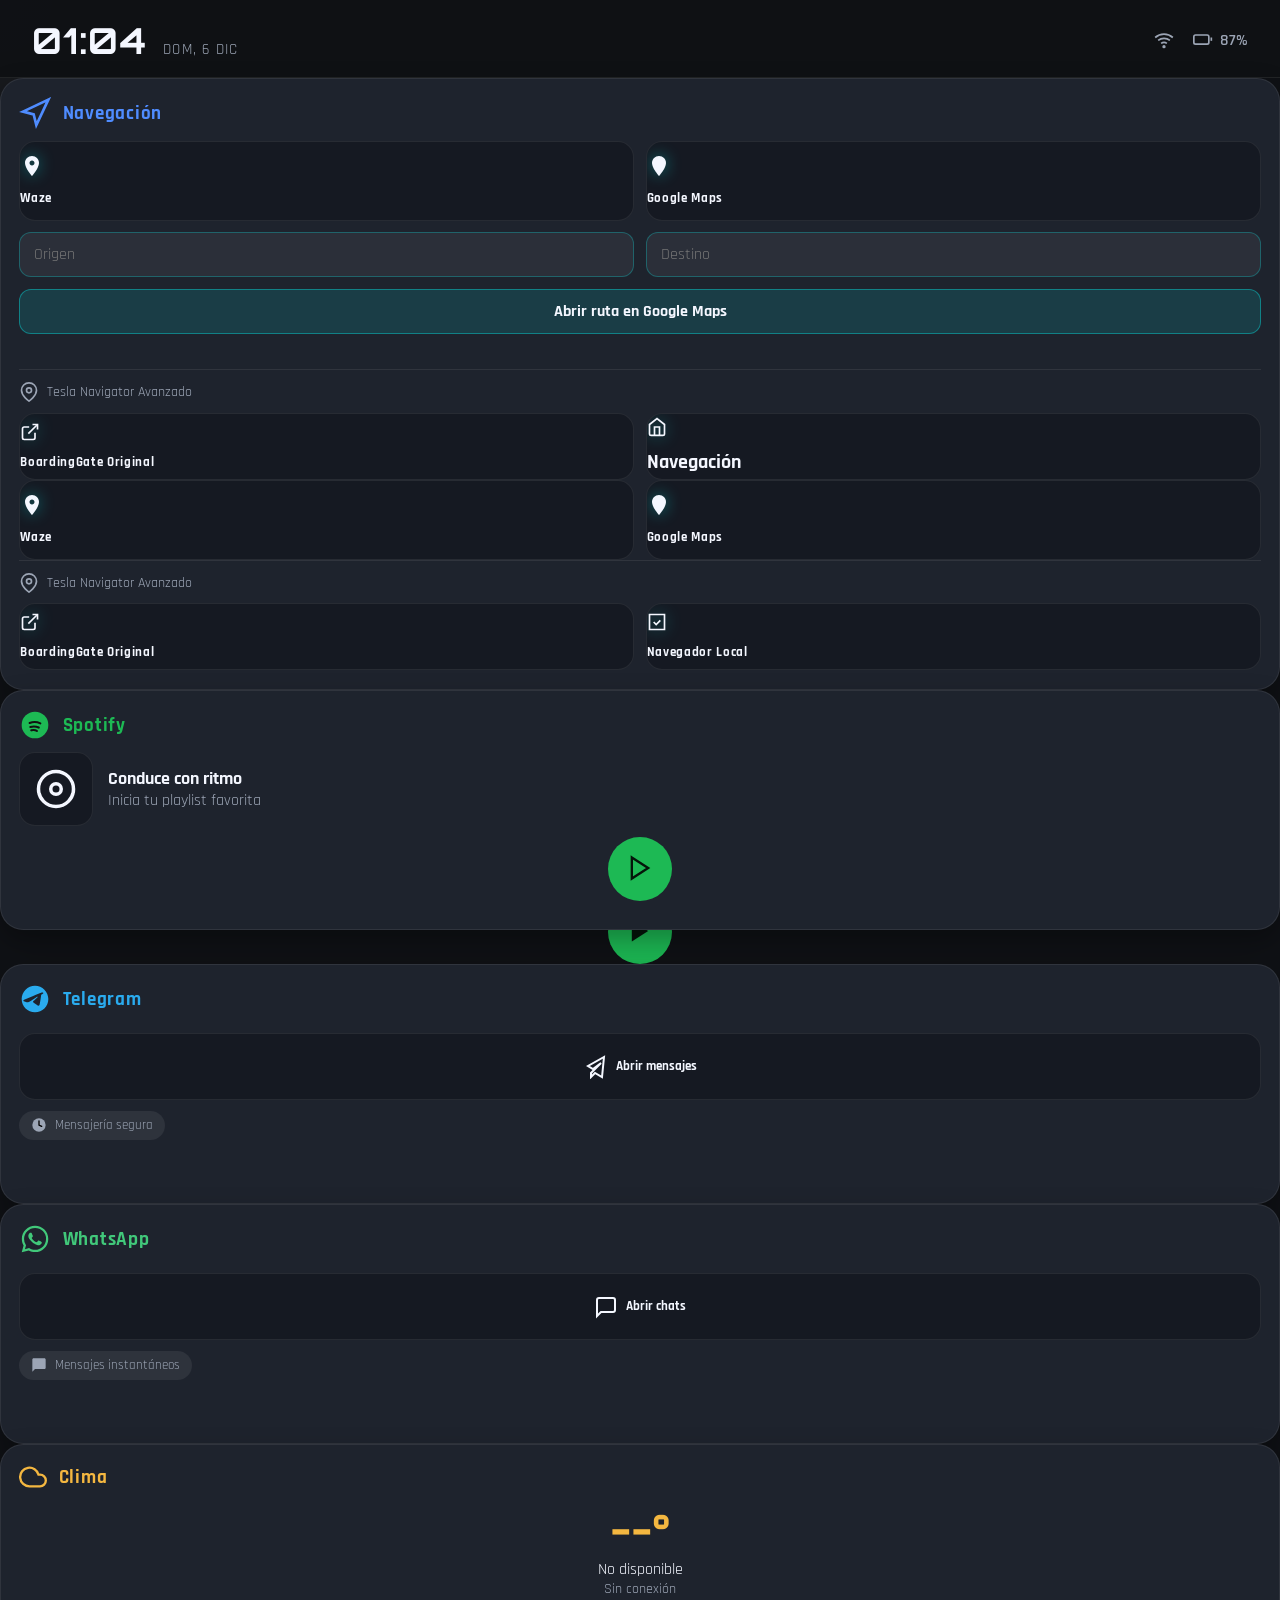
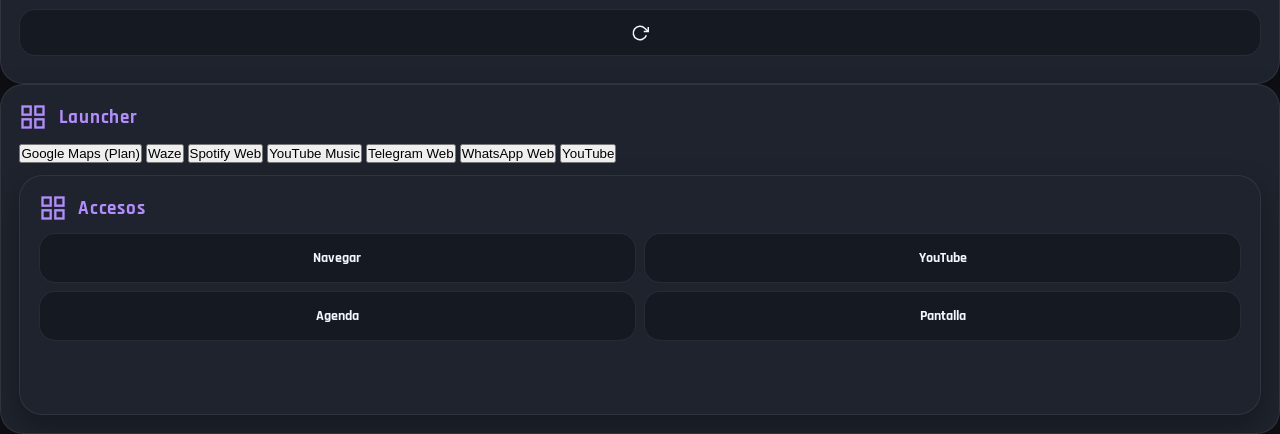
==== commit 20b4cc46: "Merge branch 'main' into codex/add-launcher-section-with-shortcuts" ====
--- a/index.html
+++ b/index.html
@@ -81,6 +81,13 @@
                             <span>Google Maps</span>
                         </button>
                     </div>
+                    <form class="route-form" onsubmit="event.preventDefault(); handleRouteSubmit();">
+                        <div class="route-form-row">
+                            <input type="text" id="routeOrigin" placeholder="Origen" required>
+                            <input type="text" id="routeDestination" placeholder="Destino" required>
+                        </div>
+                        <button type="submit" class="route-submit-btn">Abrir ruta en Google Maps</button>
+                    </form>
                     <div class="boardinggate-section">
                         <div class="bg-label">
                             <svg width="20" height="20" viewBox="0 0 24 24" fill="none" stroke="currentColor" stroke-width="2">
@@ -103,43 +110,82 @@
                                     <path d="M3 9l9-7 9 7v11a2 2 0 0 1-2 2H5a2 2 0 0 1-2-2z"></path>
                                     <polyline points="9 22 9 12 15 12 15 22"></polyline>
                                 </svg>
-                                <span>Navigator Local</span>
-                            </button>
-                        </div>
-                    </div>
-                    <div class="quick-info">
-                        <div class="info-badge">
-                            <svg width="16" height="16" viewBox="0 0 24 24" fill="none" stroke="currentColor" stroke-width="2">
-                                <circle cx="12" cy="12" r="10"></circle>
-                                <polyline points="12 6 12 12 16 14"></polyline>
-                            </svg>
-                            <span>Navegación en tiempo real</span>
-                        </div>
-                    </div>
-                </div>
-            </section>
-
-            <!-- Spotify -->
-            <section class="grid-item media-hub" data-app="spotify">
-                <div class="card-glow"></div>
-                <div class="card-content">
-                    <div class="card-header">
-                        <svg class="card-icon" width="32" height="32" viewBox="0 0 24 24" fill="currentColor">
-                            <path d="M12 2C6.48 2 2 6.48 2 12s4.48 10 10 10 10-4.48 10-10S17.52 2 12 2zm3.5 14.5c-.2.3-.5.4-.8.4-.2 0-.3 0-.5-.1-2.5-1.5-5.6-1.8-9.2-1-.4.1-.8-.2-.9-.6-.1-.4.2-.8.6-.9 4-.9 7.5-.5 10.4 1.2.4.2.5.7.4 1zm1.1-2.7c-.2.4-.7.5-1.1.3-2.8-1.7-7.1-2.2-10.4-1.2-.5.1-1-.1-1.1-.6-.1-.5.1-1 .6-1.1 3.8-1.1 8.6-.6 11.8 1.4.4.2.6.7.2 1.2zm.1-2.8C13.3 9 7.7 8.8 4.5 9.8c-.6.2-1.2-.2-1.4-.8-.2-.6.2-1.2.8-1.4 3.7-1.1 10-1 14.4 1.4.5.3.7 1 .4 1.5-.3.5-1 .7-1.5.4z"/>
-                        </svg>
-                        <h2>Spotify</h2>
-                    </div>
-                    <div class="media-display">
-                        <div class="now-playing">
-                            <div class="album-art">
-                                <svg width="60" height="60" viewBox="0 0 24 24" fill="none" stroke="currentColor" stroke-width="1.5">
+                                <h2>Navegación</h2>
+                            </div>
+                            <div class="nav-options">
+                                <button class="nav-btn primary" onclick="openApp('https://waze.com/live-map')">
+                                    <svg width="24" height="24" viewBox="0 0 24 24" fill="currentColor">
+                                        <path d="M12 2C8.13 2 5 5.13 5 9c0 5.25 7 13 7 13s7-7.75 7-13c0-3.87-3.13-7-7-7zm0 9.5c-1.38 0-2.5-1.12-2.5-2.5s1.12-2.5 2.5-2.5 2.5 1.12 2.5 2.5-1.12 2.5-2.5 2.5z"/>
+                                    </svg>
+                                    <span>Waze</span>
+                                </button>
+                                <button class="nav-btn primary" onclick="openApp('https://www.google.com/maps')">
+                                    <svg width="24" height="24" viewBox="0 0 24 24" fill="currentColor">
+                                        <path d="M12 2C8.13 2 5 5.13 5 9c0 5.25 7 13 7 13s7-7.75 7-13c0-3.87-3.13-7-7-7z"/>
+                                    </svg>
+                                    <span>Google Maps</span>
+                                </button>
+                            </div>
+                            <div class="boardinggate-section">
+                                <div class="bg-label">
+                                    <svg width="20" height="20" viewBox="0 0 24 24" fill="none" stroke="currentColor" stroke-width="2">
+                                        <path d="M21 10c0 7-9 13-9 13s-9-6-9-13a9 9 0 0 1 18 0z"></path>
+                                        <circle cx="12" cy="10" r="3"></circle>
+                                    </svg>
+                                    <span>Tesla Navigator Avanzado</span>
+                                </div>
+                                <div class="bg-buttons">
+                                    <button class="nav-btn boardinggate original" onclick="openApp('https://boardinggate.github.io/Tesla/tesla.html')">
+                                        <svg width="20" height="20" viewBox="0 0 24 24" fill="none" stroke="currentColor" stroke-width="2">
+                                            <path d="M18 13v6a2 2 0 0 1-2 2H5a2 2 0 0 1-2-2V8a2 2 0 0 1 2-2h6"></path>
+                                            <polyline points="15 3 21 3 21 9"></polyline>
+                                            <line x1="10" y1="14" x2="21" y2="3"></line>
+                                        </svg>
+                                        <span>BoardingGate Original</span>
+                                    </button>
+                                    <button class="nav-btn boardinggate local" onclick="openLocalNavigator()">
+                                        <svg width="20" height="20" viewBox="0 0 24 24" fill="none" stroke="currentColor" stroke-width="2">
+                                            <path d="M3 3h18v18H3z"></path>
+                                            <path d="M8 12l3 3 5-5"></path>
+                                        </svg>
+                                        <span>Navegador Local</span>
+                                    </button>
+                                </div>
+                            </div>
+                        </div>
+                    </section>
+
+                    <!-- Spotify -->
+                    <section class="grid-item media-hub" data-app="media">
+                        <div class="card-glow"></div>
+                        <div class="card-content">
+                            <div class="card-header">
+                                <svg class="card-icon" width="32" height="32" viewBox="0 0 24 24" fill="currentColor">
                                     <circle cx="12" cy="12" r="10"></circle>
-                                    <circle cx="12" cy="12" r="3"></circle>
-                                </svg>
-                            </div>
-                            <div class="track-info">
-                                <p class="track-title">Abre Spotify Web</p>
-                                <p class="track-artist">Toca para reproducir</p>
+                                    <path d="M8 10.5c2.5-1 5.5-.9 8 .3M8.5 13.5c2-0.6 4.3-0.5 6.3.4M9.2 16c1.5-.4 3-.3 4.2.4" stroke="#111" stroke-width="1.6" stroke-linecap="round" fill="none"></path>
+                                </svg>
+                                <h2>Spotify</h2>
+                            </div>
+                            <div class="media-display">
+                                <div class="now-playing">
+                                    <div class="album-art">
+                                        <svg width="42" height="42" viewBox="0 0 24 24" fill="none" stroke="currentColor" stroke-width="2">
+                                            <circle cx="12" cy="12" r="10"></circle>
+                                            <circle cx="12" cy="12" r="3"></circle>
+                                        </svg>
+                                    </div>
+                                    <div class="track-info">
+                                        <p class="track-title">Conduce con ritmo</p>
+                                        <p class="track-artist">Inicia tu playlist favorita</p>
+                                    </div>
+                                </div>
+                            </div>
+                            <div class="media-controls">
+                                <button class="control-btn" onclick="openApp('https://open.spotify.com')">
+                                    <svg width="28" height="28" viewBox="0 0 24 24" fill="none" stroke="currentColor" stroke-width="2">
+                                        <polygon points="5 3 19 12 5 21 5 3"></polygon>
+                                    </svg>
+                                </button>
                             </div>
                         </div>
                     </div>
@@ -177,9 +223,7 @@
                             </svg>
                             <span>Mensajería segura</span>
                         </div>
-                    </div>
-                </div>
-            </section>
+                    </section>
 
             <!-- WhatsApp -->
             <section class="grid-item messaging-hub whatsapp" data-app="whatsapp">
@@ -204,37 +248,33 @@
                             </svg>
                             <span>Mensajes instantáneos</span>
                         </div>
-                    </div>
-                </div>
-            </section>
-
-            <!-- Clima -->
-            <section class="grid-item weather-widget" data-app="weather">
-                <div class="card-glow"></div>
-                <div class="card-content">
-                    <div class="card-header">
-                        <svg class="card-icon" width="28" height="28" viewBox="0 0 24 24" fill="none" stroke="currentColor" stroke-width="2">
-                            <path d="M18 10h-1.26A8 8 0 1 0 9 20h9a5 5 0 0 0 0-10z"></path>
-                        </svg>
-                        <h2>Clima</h2>
-                    </div>
-                    <div class="weather-display">
-                        <div class="temp-main">
-                            <span class="temp-value" id="temperature">--°</span>
-                        </div>
-                        <div class="weather-details">
-                            <p class="weather-condition" id="condition">Cargando...</p>
-                            <p class="weather-location" id="location">---</p>
-                        </div>
-                    </div>
-                    <button class="weather-refresh" onclick="loadWeather()">
-                        <svg width="18" height="18" viewBox="0 0 24 24" fill="none" stroke="currentColor" stroke-width="2">
-                            <polyline points="23 4 23 10 17 10"></polyline>
-                            <path d="M20.49 15a9 9 0 1 1-2.12-9.36L23 10"></path>
-                        </svg>
-                    </button>
-                </div>
-            </section>
+                    </section>
+
+                    <!-- Clima -->
+                    <section class="grid-item weather-widget" data-app="weather">
+                        <div class="card-glow"></div>
+                        <div class="card-content">
+                            <div class="card-header">
+                                <svg class="card-icon" width="28" height="28" viewBox="0 0 24 24" fill="none" stroke="currentColor" stroke-width="2">
+                                    <path d="M18 10h-1.26A8 8 0 1 0 9 20h9a5 5 0 0 0 0-10z"></path>
+                                </svg>
+                                <h2>Clima</h2>
+                            </div>
+                            <div class="weather-display">
+                                <div class="temp-main"><span class="temp-value" id="temperature">--°</span></div>
+                                <div class="weather-details">
+                                    <p class="weather-condition" id="condition">Cargando...</p>
+                                    <p class="weather-location" id="location">---</p>
+                                </div>
+                            </div>
+                            <button class="weather-refresh" onclick="loadWeather()">
+                                <svg width="18" height="18" viewBox="0 0 24 24" fill="none" stroke="currentColor" stroke-width="2">
+                                    <polyline points="23 4 23 10 17 10"></polyline>
+                                    <path d="M20.49 15a9 9 0 1 1-2.12-9.36L23 10"></path>
+                                </svg>
+                            </button>
+                        </div>
+                    </section>
 
             <!-- Launcher -->
             <section class="grid-item quick-access launcher-hub" data-app="launcher">
@@ -272,6 +312,27 @@
                             <span>YouTube</span>
                         </button>
                     </div>
+                    <!-- Accesos rápidos -->
+                    <section class="grid-item quick-access" data-app="shortcuts">
+                        <div class="card-glow"></div>
+                        <div class="card-content">
+                            <div class="card-header">
+                                <svg class="card-icon" width="28" height="28" viewBox="0 0 24 24" fill="none" stroke="currentColor" stroke-width="2">
+                                    <rect x="3" y="3" width="7" height="7"></rect>
+                                    <rect x="14" y="3" width="7" height="7"></rect>
+                                    <rect x="14" y="14" width="7" height="7"></rect>
+                                    <rect x="3" y="14" width="7" height="7"></rect>
+                                </svg>
+                                <h2>Accesos</h2>
+                            </div>
+                            <div class="shortcuts-grid">
+                                <button class="shortcut-btn" onclick="openApp('https://www.google.com')"><span>Navegar</span></button>
+                                <button class="shortcut-btn" onclick="openApp('https://www.youtube.com')"><span>YouTube</span></button>
+                                <button class="shortcut-btn" onclick="openApp('https://calendar.google.com')"><span>Agenda</span></button>
+                                <button class="shortcut-btn" onclick="toggleFullscreen()"><span>Pantalla</span></button>
+                            </div>
+                        </div>
+                    </section>
                 </div>
             </section>
         </main>
--- a/styles.css
+++ b/styles.css
@@ -1,34 +1,22 @@
 :root {
-    /* Color Palette - Automotive Premium */
-    --bg-primary: #000000;
-    --bg-secondary: #0a0a0a;
-    --bg-card: #111111;
-    --bg-card-hover: #1a1a1a;
-    
-    /* Neon Accents */
-    --accent-primary: #00ffff;
-    --accent-secondary: #ff00ff;
-    --accent-tertiary: #00ff88;
-    --accent-red: #ff3366;
-    --accent-blue: #3366ff;
-    
-    /* Gradients */
-    --gradient-primary: linear-gradient(135deg, #00ffff 0%, #0099ff 100%);
-    --gradient-secondary: linear-gradient(135deg, #ff00ff 0%, #ff0066 100%);
-    --gradient-tertiary: linear-gradient(135deg, #00ff88 0%, #00cc99 100%);
-    
-    /* Text */
-    --text-primary: #ffffff;
-    --text-secondary: #999999;
-    --text-tertiary: #666666;
-    
-    /* Glow Effects */
-    --glow-primary: 0 0 20px rgba(0, 255, 255, 0.5),
-                     0 0 40px rgba(0, 255, 255, 0.3),
-                     0 0 60px rgba(0, 255, 255, 0.1);
-    --glow-secondary: 0 0 20px rgba(255, 0, 255, 0.5),
-                       0 0 40px rgba(255, 0, 255, 0.3);
-    --glow-tertiary: 0 0 20px rgba(0, 255, 136, 0.5);
+    --bg-primary: #0f1115;
+    --bg-secondary: #181b22;
+    --bg-surface: #1e232d;
+    --bg-surface-hover: #252b36;
+    --bg-sidebar: #141821;
+    --text-primary: #f4f7ff;
+    --text-secondary: #9ca5b5;
+    --text-muted: #788296;
+    --border-subtle: rgba(255, 255, 255, 0.08);
+    --border-strong: rgba(255, 255, 255, 0.18);
+    --shadow-soft: 0 12px 28px rgba(0, 0, 0, 0.3);
+
+    --accent-navigation: #4f8cff;
+    --accent-media: #1db954;
+    --accent-telegram: #2aabee;
+    --accent-whatsapp: #41c87a;
+    --accent-weather: #f4b740;
+    --accent-shortcuts: #b28dff;
 }
 
 * {
@@ -46,8 +34,6 @@
     width: 100vw;
     height: 100vh;
     position: fixed;
-    -webkit-font-smoothing: antialiased;
-    -moz-osx-font-smoothing: grayscale;
 }
 
 .dashboard-container {
@@ -55,20 +41,13 @@
     height: 100%;
     display: flex;
     flex-direction: column;
-    position: relative;
-    background: 
-        radial-gradient(circle at 20% 20%, rgba(0, 255, 255, 0.05) 0%, transparent 50%),
-        radial-gradient(circle at 80% 80%, rgba(255, 0, 255, 0.05) 0%, transparent 50%),
-        var(--bg-primary);
-}
-
-/* ===== HEADER ===== */
+    background: radial-gradient(circle at top left, rgba(255, 255, 255, 0.04), transparent 45%), var(--bg-primary);
+}
+
 .dashboard-header {
-    padding: 1.5rem 2rem 1rem;
-    border-bottom: 1px solid rgba(0, 255, 255, 0.1);
-    background: linear-gradient(180deg, rgba(0, 0, 0, 0.9) 0%, transparent 100%);
-    backdrop-filter: blur(10px);
-    z-index: 100;
+    padding: 1.1rem 2rem 0.9rem;
+    border-bottom: 1px solid var(--border-subtle);
+    background: rgba(15, 17, 21, 0.95);
 }
 
 .status-bar {
@@ -79,200 +58,204 @@
 
 .time-display {
     display: flex;
-    flex-direction: column;
-    gap: 0.25rem;
+    align-items: baseline;
+    gap: 1rem;
 }
 
 #currentTime {
     font-family: 'Orbitron', monospace;
-    font-size: 2.5rem;
+    font-size: clamp(2rem, 2.8vw, 2.8rem);
     font-weight: 700;
-    background: var(--gradient-primary);
-    -webkit-background-clip: text;
-    -webkit-text-fill-color: transparent;
-    background-clip: text;
-    letter-spacing: 0.05em;
-    text-shadow: var(--glow-primary);
+    color: var(--text-primary);
+    letter-spacing: 0.04em;
 }
 
 .date-small {
+    color: var(--text-secondary);
     font-size: 0.95rem;
+    letter-spacing: 0.08em;
+}
+
+.status-indicators {
+    display: flex;
+    gap: 1.2rem;
+    align-items: center;
+}
+
+.indicator {
+    display: flex;
+    align-items: center;
+    gap: 0.45rem;
     color: var(--text-secondary);
-    font-weight: 500;
-    letter-spacing: 0.1em;
-    text-transform: uppercase;
-}
-
-.status-indicators {
-    display: flex;
-    gap: 1.5rem;
-    align-items: center;
-}
-
-.indicator {
-    display: flex;
-    align-items: center;
-    gap: 0.5rem;
-    color: var(--accent-primary);
-    font-size: 1rem;
-    font-weight: 500;
-}
-
-.indicator svg {
-    filter: drop-shadow(0 0 8px rgba(0, 255, 255, 0.6));
-}
-
-.battery-level {
-    font-family: 'Orbitron', monospace;
     font-weight: 600;
 }
 
-/* ===== MAIN GRID ===== */
-.dashboard-grid {
+.dashboard-grid.carplay-layout {
     flex: 1;
     display: grid;
-    grid-template-columns: repeat(6, 1fr);
-    grid-template-rows: repeat(3, 1fr);
-    gap: 1.5rem;
-    padding: 1.5rem 2rem 2rem;
-    overflow: hidden;
-}
-
-/* Grid Layout */
-.navigation-hub {
-    grid-column: 1 / 4;
-    grid-row: 1 / 3;
-}
-
-.media-hub {
-    grid-column: 4 / 7;
-    grid-row: 1 / 3;
-}
-
-.messaging-hub.telegram {
-    grid-column: 1 / 3;
-    grid-row: 3 / 4;
-}
-
-.messaging-hub.whatsapp {
-    grid-column: 3 / 5;
-    grid-row: 3 / 4;
-}
-
-.weather-widget {
-    grid-column: 5 / 6;
-    grid-row: 3 / 4;
-}
-
-.quick-access {
-    grid-column: 6 / 7;
-    grid-row: 3 / 4;
-}
-
-/* ===== CARDS ===== */
+    grid-template-columns: 5.8rem minmax(0, 1fr);
+    gap: 1rem;
+    padding: 1rem 1.1rem 1.1rem;
+    min-height: 0;
+}
+
+.app-sidebar {
+    background: var(--bg-sidebar);
+    border: 1px solid var(--border-subtle);
+    border-radius: 1.6rem;
+    display: flex;
+    flex-direction: column;
+    align-items: center;
+    padding: 0.65rem 0.45rem;
+    gap: 0.55rem;
+}
+
+.sidebar-app {
+    width: 100%;
+    border: none;
+    border-radius: 1.1rem;
+    background: transparent;
+    color: var(--text-secondary);
+    min-height: 4.6rem;
+    display: flex;
+    flex-direction: column;
+    align-items: center;
+    justify-content: center;
+    gap: 0.35rem;
+    font-size: 0.74rem;
+    font-weight: 700;
+    cursor: pointer;
+    transition: background 0.2s ease, color 0.2s ease, transform 0.15s ease;
+}
+
+.sidebar-app:hover {
+    background: rgba(255, 255, 255, 0.06);
+    color: var(--text-primary);
+}
+
+.sidebar-app:active,
+.sidebar-app.active {
+    background: rgba(255, 255, 255, 0.12);
+    color: var(--text-primary);
+    transform: scale(0.98);
+}
+
+.content-panel {
+    background: rgba(20, 24, 32, 0.78);
+    border: 1px solid var(--border-subtle);
+    border-radius: 1.8rem;
+    padding: 0.95rem;
+    min-height: 0;
+}
+
+.content-grid {
+    height: 100%;
+    display: grid;
+    grid-template-columns: repeat(12, minmax(0, 1fr));
+    grid-template-rows: repeat(3, minmax(0, 1fr));
+    gap: 0.95rem;
+}
+
+.navigation-hub { grid-column: 1 / 7; grid-row: 1 / 3; }
+.media-hub { grid-column: 7 / 13; grid-row: 1 / 3; }
+.messaging-hub.telegram { grid-column: 1 / 4; grid-row: 3 / 4; }
+.messaging-hub.whatsapp { grid-column: 4 / 7; grid-row: 3 / 4; }
+.weather-widget { grid-column: 7 / 10; grid-row: 3 / 4; }
+.quick-access { grid-column: 10 / 13; grid-row: 3 / 4; }
+
 .grid-item {
     position: relative;
-    background: var(--bg-card);
-    border-radius: 1.5rem;
+    background: var(--bg-surface);
+    border-radius: 1.45rem;
+    border: 1px solid var(--border-subtle);
+    box-shadow: var(--shadow-soft);
     overflow: hidden;
-    border: 1px solid rgba(255, 255, 255, 0.05);
-    transition: all 0.4s cubic-bezier(0.4, 0, 0.2, 1);
+    transition: transform 0.2s ease, border-color 0.2s ease, background 0.2s ease;
 }
 
 .grid-item:hover {
-    transform: translateY(-4px);
-    border-color: rgba(0, 255, 255, 0.3);
-}
-
-.grid-item::before {
-    content: '';
-    position: absolute;
-    top: 0;
-    left: 0;
-    right: 0;
-    height: 1px;
-    background: linear-gradient(90deg, 
-        transparent 0%, 
-        var(--accent-primary) 50%, 
-        transparent 100%);
-    opacity: 0;
-    transition: opacity 0.4s ease;
-}
-
-.grid-item:hover::before {
-    opacity: 0.6;
+    transform: translateY(-2px);
+    background: var(--bg-surface-hover);
+    border-color: var(--border-strong);
+}
+
+.grid-item:active {
+    transform: translateY(0);
 }
 
 .card-glow {
-    position: absolute;
-    top: -50%;
-    left: -50%;
-    width: 200%;
-    height: 200%;
-    background: radial-gradient(circle, rgba(0, 255, 255, 0.1) 0%, transparent 70%);
-    opacity: 0;
-    transition: opacity 0.6s ease;
-    pointer-events: none;
-}
-
-.grid-item:hover .card-glow {
-    opacity: 1;
+    display: none;
 }
 
 .card-content {
     height: 100%;
-    padding: 2rem;
+    padding: 1.15rem;
     display: flex;
     flex-direction: column;
-    position: relative;
-    z-index: 1;
+    gap: 0.7rem;
 }
 
 .card-header {
     display: flex;
     align-items: center;
-    gap: 1rem;
-    margin-bottom: 1.5rem;
-}
-
-.card-icon {
-    color: var(--accent-primary);
-    filter: drop-shadow(0 0 10px rgba(0, 255, 255, 0.5));
-}
+    gap: 0.7rem;
+}
+
+.card-icon { color: var(--text-secondary); }
 
 .card-header h2 {
-    font-family: 'Orbitron', monospace;
-    font-size: 1.4rem;
+    font-size: clamp(1rem, 1.5vw, 1.3rem);
+    letter-spacing: 0.04em;
+}
+
+.navigation-hub .card-icon,
+.navigation-hub .card-header h2 { color: var(--accent-navigation); }
+.media-hub .card-icon,
+.media-hub .card-header h2 { color: var(--accent-media); }
+.telegram .card-icon,
+.telegram .card-header h2 { color: var(--accent-telegram); }
+.whatsapp .card-icon,
+.whatsapp .card-header h2 { color: var(--accent-whatsapp); }
+.weather-widget .card-icon,
+.weather-widget .card-header h2,
+.temp-value { color: var(--accent-weather); }
+.quick-access .card-icon,
+.quick-access .card-header h2 { color: var(--accent-shortcuts); }
+
+.nav-options,
+.bg-buttons { display: grid; grid-template-columns: repeat(2, minmax(0, 1fr)); gap: 0.7rem; }
+
+.nav-btn,
+.app-launch-btn,
+.weather-refresh,
+.shortcut-btn {
+    border: 1px solid var(--border-subtle);
+    border-radius: 1rem;
+    background: #151922;
+    color: var(--text-primary);
+    font-family: inherit;
     font-weight: 700;
-    letter-spacing: 0.08em;
-    text-transform: uppercase;
-    background: var(--gradient-primary);
-    -webkit-background-clip: text;
-    -webkit-text-fill-color: transparent;
-    background-clip: text;
-}
-
-/* ===== NAVIGATION HUB ===== */
-.nav-options {
-    display: flex;
-    gap: 1rem;
-    margin-bottom: 1.5rem;
-}
+    cursor: pointer;
+    transition: background 0.2s ease, border-color 0.2s ease, transform 0.15s ease;
+}
+
+.nav-btn:hover,
+.app-launch-btn:hover,
+.weather-refresh:hover,
+.shortcut-btn:hover {
+    background: #202633;
+    border-color: var(--border-strong);
+}
+
+.nav-btn:active,
+.app-launch-btn:active,
+.weather-refresh:active,
+.shortcut-btn:active { transform: scale(0.98); }
 
 .nav-btn {
-    flex: 1;
-    height: 7rem;
-    background: var(--bg-secondary);
-    border: 2px solid rgba(0, 255, 255, 0.2);
-    border-radius: 1rem;
-    color: var(--text-primary);
-    font-family: 'Rajdhani', sans-serif;
-    font-size: 1.3rem;
-    font-weight: 600;
-    cursor: pointer;
+    min-height: 5rem;
     display: flex;
     flex-direction: column;
-    align-items: center;
     justify-content: center;
     gap: 0.75rem;
     transition: all 0.3s ease;
@@ -315,6 +298,54 @@
     letter-spacing: 0.05em;
 }
 
+
+.route-form {
+    margin-bottom: 1.5rem;
+}
+
+.route-form-row {
+    display: grid;
+    grid-template-columns: 1fr 1fr;
+    gap: 0.8rem;
+    margin-bottom: 0.8rem;
+}
+
+.route-form input {
+    width: 100%;
+    height: 2.8rem;
+    background: rgba(255, 255, 255, 0.06);
+    border: 1px solid rgba(0, 255, 255, 0.25);
+    border-radius: 0.75rem;
+    color: var(--text-primary);
+    padding: 0 0.85rem;
+    font-family: 'Rajdhani', sans-serif;
+    font-size: 1rem;
+}
+
+.route-form input:focus {
+    outline: none;
+    border-color: var(--accent-primary);
+    box-shadow: 0 0 10px rgba(0, 255, 255, 0.3);
+}
+
+.route-submit-btn {
+    width: 100%;
+    height: 2.8rem;
+    border: 1px solid rgba(0, 255, 255, 0.35);
+    border-radius: 0.75rem;
+    background: rgba(0, 255, 255, 0.12);
+    color: var(--accent-primary);
+    font-family: 'Rajdhani', sans-serif;
+    font-size: 1rem;
+    font-weight: 700;
+    cursor: pointer;
+    transition: all 0.3s ease;
+}
+
+.route-submit-btn:hover {
+    border-color: var(--accent-primary);
+    box-shadow: var(--glow-primary);
+}
 .quick-info {
     margin-top: auto;
 }
@@ -322,244 +353,69 @@
 .info-badge {
     display: inline-flex;
     align-items: center;
-    gap: 0.5rem;
-    padding: 0.6rem 1rem;
-    background: rgba(0, 255, 255, 0.1);
-    border: 1px solid rgba(0, 255, 255, 0.3);
-    border-radius: 2rem;
+    gap: 0.45rem;
+    font-size: 1rem;
+}
+
+.boardinggate-section {
+    margin-top: auto;
+    padding-top: 0.75rem;
+    border-top: 1px solid var(--border-subtle);
+}
+
+.bg-label {
+    margin-bottom: 0.65rem;
+    display: flex;
+    gap: 0.45rem;
+    align-items: center;
+    color: var(--text-secondary);
     font-size: 0.9rem;
-    font-weight: 500;
-    color: var(--accent-primary);
-}
-
-.info-badge svg {
-    filter: drop-shadow(0 0 6px rgba(0, 255, 255, 0.4));
-}
-
-/* ===== BOARDINGGATE SECTION IN NAVIGATION ===== */
-.boardinggate-section {
-    margin-top: 1.5rem;
-    padding-top: 1.5rem;
-    border-top: 1px solid rgba(255, 107, 53, 0.2);
-}
-
-.bg-label {
-    display: flex;
-    align-items: center;
-    gap: 0.75rem;
-    margin-bottom: 1rem;
-    color: #ff6b35;
-    font-size: 1rem;
-    font-weight: 600;
-    letter-spacing: 0.05em;
-}
-
-.bg-label svg {
-    filter: drop-shadow(0 0 8px rgba(255, 107, 53, 0.5));
-}
-
-.bg-buttons {
+}
+
+.nav-btn.boardinggate { min-height: 4.2rem; font-size: 0.84rem; }
+
+.media-display { flex: 1; display: flex; align-items: center; }
+.now-playing { display: flex; align-items: center; gap: 0.95rem; width: 100%; }
+.album-art {
+    width: 4.6rem;
+    height: 4.6rem;
+    border-radius: 1rem;
+    background: #151922;
+    border: 1px solid var(--border-subtle);
     display: grid;
-    grid-template-columns: 1fr 1fr;
-    gap: 1rem;
-}
-
-.nav-btn.boardinggate {
-    height: 6rem;
-    background: var(--bg-secondary);
-    flex-direction: column;
-    font-size: 0.95rem;
-}
-
-.nav-btn.boardinggate.original {
-    border-color: rgba(255, 107, 53, 0.3);
-}
-
-.nav-btn.boardinggate.original:hover {
-    background: rgba(255, 107, 53, 0.1);
-    border-color: #ff6b35;
-    box-shadow: 0 0 20px rgba(255, 107, 53, 0.4);
-}
-
-.nav-btn.boardinggate.original svg {
-    color: #ff6b35;
-    filter: drop-shadow(0 0 8px rgba(255, 107, 53, 0.4));
-}
-
-.nav-btn.boardinggate.local {
-    border-color: rgba(0, 255, 136, 0.3);
-}
-
-.nav-btn.boardinggate.local:hover {
-    background: rgba(0, 255, 136, 0.1);
-    border-color: var(--accent-tertiary);
-    box-shadow: 0 0 20px rgba(0, 255, 136, 0.4);
-}
-
-.nav-btn.boardinggate.local svg {
-    color: var(--accent-tertiary);
-    filter: drop-shadow(0 0 8px rgba(0, 255, 136, 0.4));
-}
-
-/* ===== MEDIA HUB (Spotify) ===== */
-.media-hub .card-icon {
-    color: #1DB954;
-    filter: drop-shadow(0 0 10px rgba(29, 185, 84, 0.5));
-}
-
-.media-hub .card-header h2 {
-    background: linear-gradient(135deg, #1DB954 0%, #1ed760 100%);
-    -webkit-background-clip: text;
-    -webkit-text-fill-color: transparent;
-}
-
-.media-display {
-    flex: 1;
-    display: flex;
-    align-items: center;
-    justify-content: center;
-    margin-bottom: 1.5rem;
-}
-
-.now-playing {
-    display: flex;
-    align-items: center;
-    gap: 1.5rem;
-    width: 100%;
-}
-
-.album-art {
-    width: 5.5rem;
-    height: 5.5rem;
-    background: var(--bg-secondary);
-    border: 2px solid rgba(29, 185, 84, 0.3);
-    border-radius: 0.75rem;
-    display: flex;
-    align-items: center;
-    justify-content: center;
-    color: #1DB954;
-}
-
-.track-info {
-    flex: 1;
-}
-
-.track-title {
-    font-size: 1.3rem;
-    font-weight: 600;
-    margin-bottom: 0.5rem;
-    color: var(--text-primary);
-}
-
-.track-artist {
-    font-size: 1rem;
-    color: var(--text-secondary);
-}
-
-.media-controls {
-    display: flex;
-    justify-content: center;
-    gap: 1rem;
-}
-
+    place-items: center;
+}
+.track-title { font-size: 1.15rem; font-weight: 700; }
+.track-artist { color: var(--text-secondary); }
+.media-controls { display: flex; justify-content: center; }
 .control-btn {
-    width: 5rem;
-    height: 5rem;
-    background: #1DB954;
+    width: 4rem;
+    height: 4rem;
     border: none;
     border-radius: 50%;
-    color: #000;
+    background: var(--accent-media);
+    color: #05150a;
     cursor: pointer;
-    display: flex;
-    align-items: center;
-    justify-content: center;
-    transition: all 0.3s ease;
-    box-shadow: 0 0 20px rgba(29, 185, 84, 0.4);
-}
-
-.control-btn:hover {
-    transform: scale(1.1);
-    box-shadow: 0 0 30px rgba(29, 185, 84, 0.6);
-}
-
-.control-btn:active {
-    transform: scale(0.95);
-}
-
-/* ===== MESSAGING HUBS ===== */
-.telegram .card-icon {
-    color: #0088cc;
-    filter: drop-shadow(0 0 10px rgba(0, 136, 204, 0.5));
-}
-
-.telegram .card-header h2 {
-    background: linear-gradient(135deg, #0088cc 0%, #00aaff 100%);
-    -webkit-background-clip: text;
-    -webkit-text-fill-color: transparent;
-}
-
-.whatsapp .card-icon {
-    color: #25D366;
-    filter: drop-shadow(0 0 10px rgba(37, 211, 102, 0.5));
-}
-
-.whatsapp .card-header h2 {
-    background: linear-gradient(135deg, #25D366 0%, #2ee86f 100%);
-    -webkit-background-clip: text;
-    -webkit-text-fill-color: transparent;
 }
 
 .app-launch-btn {
     width: 100%;
-    height: 5.5rem;
-    background: var(--bg-secondary);
-    border: 2px solid rgba(255, 255, 255, 0.1);
-    border-radius: 1rem;
-    color: var(--text-primary);
-    font-family: 'Rajdhani', sans-serif;
-    font-size: 1.2rem;
-    font-weight: 600;
-    cursor: pointer;
-    display: flex;
-    align-items: center;
+    min-height: 4.2rem;
+    display: flex;
     justify-content: center;
-    gap: 0.75rem;
-    transition: all 0.3s ease;
-    margin-bottom: 1rem;
-}
-
-.telegram .app-launch-btn {
-    border-color: rgba(0, 136, 204, 0.3);
-}
-
-.telegram .app-launch-btn:hover {
-    background: rgba(0, 136, 204, 0.1);
-    border-color: #0088cc;
-    box-shadow: 0 0 20px rgba(0, 136, 204, 0.3);
-    transform: translateY(-2px);
-}
-
-.whatsapp .app-launch-btn {
-    border-color: rgba(37, 211, 102, 0.3);
-}
-
-.whatsapp .app-launch-btn:hover {
-    background: rgba(37, 211, 102, 0.1);
-    border-color: #25D366;
-    box-shadow: 0 0 20px rgba(37, 211, 102, 0.3);
-    transform: translateY(-2px);
-}
-
-/* ===== WEATHER WIDGET ===== */
-.weather-widget .card-icon {
-    color: #FFB74D;
-    filter: drop-shadow(0 0 10px rgba(255, 183, 77, 0.5));
-}
-
-.weather-widget .card-header h2 {
-    background: linear-gradient(135deg, #FFB74D 0%, #FFA726 100%);
-    -webkit-background-clip: text;
-    -webkit-text-fill-color: transparent;
+    align-items: center;
+    gap: 0.55rem;
+    margin-top: 0.4rem;
+}
+
+.quick-info { margin-top: auto; }
+.info-badge {
+    display: inline-flex;
+    padding: 0.35rem 0.75rem;
+    border-radius: 999px;
+    background: rgba(255, 255, 255, 0.07);
+    color: var(--text-secondary);
+    font-size: 0.84rem;
 }
 
 .weather-display {
@@ -567,149 +423,77 @@
     display: flex;
     flex-direction: column;
     justify-content: center;
-    align-items: center;
     text-align: center;
-}
-
-.temp-main {
-    margin-bottom: 1rem;
 }
 
 .temp-value {
     font-family: 'Orbitron', monospace;
-    font-size: 3rem;
+    font-size: clamp(2rem, 3.2vw, 2.9rem);
     font-weight: 700;
-    background: linear-gradient(135deg, #FFB74D 0%, #FFA726 100%);
-    -webkit-background-clip: text;
-    -webkit-text-fill-color: transparent;
-}
-
-.weather-condition {
-    font-size: 1.1rem;
-    font-weight: 600;
-    margin-bottom: 0.5rem;
-    color: var(--text-primary);
-}
-
-.weather-location {
+}
+
+.weather-condition { font-size: 1rem; margin-top: 0.35rem; }
+.weather-location { color: var(--text-secondary); font-size: 0.9rem; }
+.weather-refresh { min-height: 2.9rem; display: grid; place-items: center; }
+
+.shortcuts-grid {
+    display: grid;
+    gap: 0.5rem;
+    grid-template-columns: repeat(2, minmax(0, 1fr));
+    margin-top: auto;
+}
+
+.shortcut-btn {
+    min-height: 3.1rem;
     font-size: 0.9rem;
-    color: var(--text-secondary);
-}
-
-.weather-refresh {
-    width: 100%;
-    height: 3rem;
-    background: rgba(255, 183, 77, 0.1);
-    border: 1px solid rgba(255, 183, 77, 0.3);
-    border-radius: 0.75rem;
-    color: #FFB74D;
-    cursor: pointer;
-    display: flex;
-    align-items: center;
-    justify-content: center;
-    transition: all 0.3s ease;
-}
-
-.weather-refresh:hover {
-    background: rgba(255, 183, 77, 0.2);
-    border-color: #FFB74D;
-    transform: translateY(-2px);
-}
-
-.weather-refresh svg {
-    transition: transform 0.3s ease;
-}
-
-.weather-refresh:active svg {
-    transform: rotate(180deg);
-}
-
-/* ===== LAUNCHER ===== */
-.launcher-grid {
     display: grid;
-    grid-template-columns: 1fr;
-    gap: 0.65rem;
-    flex: 1;
-    overflow-y: auto;
-    padding-right: 0.2rem;
-}
-
-.launcher-btn {
-    min-height: 2.8rem;
-    background: var(--bg-secondary);
-    border: 1px solid rgba(255, 255, 255, 0.12);
-    border-radius: 0.75rem;
-    color: var(--text-primary);
-    font-family: 'Rajdhani', sans-serif;
-    font-size: 0.92rem;
-    font-weight: 700;
-    cursor: pointer;
-    display: flex;
-    align-items: center;
-    justify-content: center;
-    text-align: center;
-    letter-spacing: 0.03em;
-    transition: all 0.25s ease;
-}
-
-.launcher-btn:hover {
-    transform: translateY(-2px);
-    box-shadow: 0 0 16px rgba(255, 255, 255, 0.18);
-}
-
-.launcher-btn:active {
-    transform: translateY(0);
-}
-
-.launcher-btn--maps { border-color: rgba(66, 133, 244, 0.45); }
-.launcher-btn--waze { border-color: rgba(5, 211, 255, 0.45); }
-.launcher-btn--spotify { border-color: rgba(29, 185, 84, 0.45); }
-.launcher-btn--ytmusic { border-color: rgba(255, 0, 80, 0.45); }
-.launcher-btn--telegram { border-color: rgba(0, 136, 204, 0.45); }
-.launcher-btn--whatsapp { border-color: rgba(37, 211, 102, 0.45); }
-.launcher-btn--youtube { border-color: rgba(255, 0, 0, 0.45); }
-
-/* ===== APP MODAL (Legacy - puede eliminarse) ===== */
-.app-modal {
-    display: none !important;
-}
-
-/* ===== RESPONSIVE ADJUSTMENTS ===== */
+    place-items: center;
+}
+
+.app-modal { display: none !important; }
+
+@media (max-width: 1400px) {
+    .dashboard-grid.carplay-layout { grid-template-columns: 5rem minmax(0, 1fr); }
+    .content-grid {
+        grid-template-columns: repeat(6, minmax(0, 1fr));
+        grid-template-rows: auto;
+        overflow-y: auto;
+        padding-right: 0.2rem;
+    }
+    .navigation-hub,
+    .media-hub,
+    .messaging-hub.telegram,
+    .messaging-hub.whatsapp,
+    .weather-widget,
+    .quick-access { grid-column: span 3; grid-row: auto; min-height: 15rem; }
+}
+
 @media (max-width: 1024px) {
-    .dashboard-grid {
-        grid-template-columns: repeat(4, 1fr);
-        grid-template-rows: repeat(4, 1fr);
-    }
-    
-    .navigation-hub {
-        grid-column: 1 / 5;
-        grid-row: 1 / 2;
-    }
-    
-    .media-hub {
-        grid-column: 1 / 5;
-        grid-row: 2 / 3;
-    }
-    
-    .messaging-hub.telegram {
-        grid-column: 1 / 3;
-        grid-row: 3 / 4;
-    }
-    
-    .messaging-hub.whatsapp {
-        grid-column: 3 / 5;
-        grid-row: 3 / 4;
-    }
-    
-    .weather-widget {
-        grid-column: 1 / 3;
-        grid-row: 4 / 5;
+    .dashboard-header { padding-inline: 1rem; }
+    .dashboard-grid.carplay-layout {
+        grid-template-columns: 1fr;
+        grid-template-rows: auto 1fr;
+        padding: 0.8rem;
+    }
+    .app-sidebar {
+        flex-direction: row;
+        overflow-x: auto;
+        justify-content: flex-start;
+        border-radius: 1.2rem;
+    }
+    .sidebar-app {
+        min-width: 4.2rem;
+        min-height: 4rem;
     }
     
     .quick-access {
         grid-column: 3 / 5;
         grid-row: 4 / 5;
     }
+
+    .route-form-row {
+        grid-template-columns: 1fr;
+    }
 }
 
 /* ===== ANIMATIONS ===== */
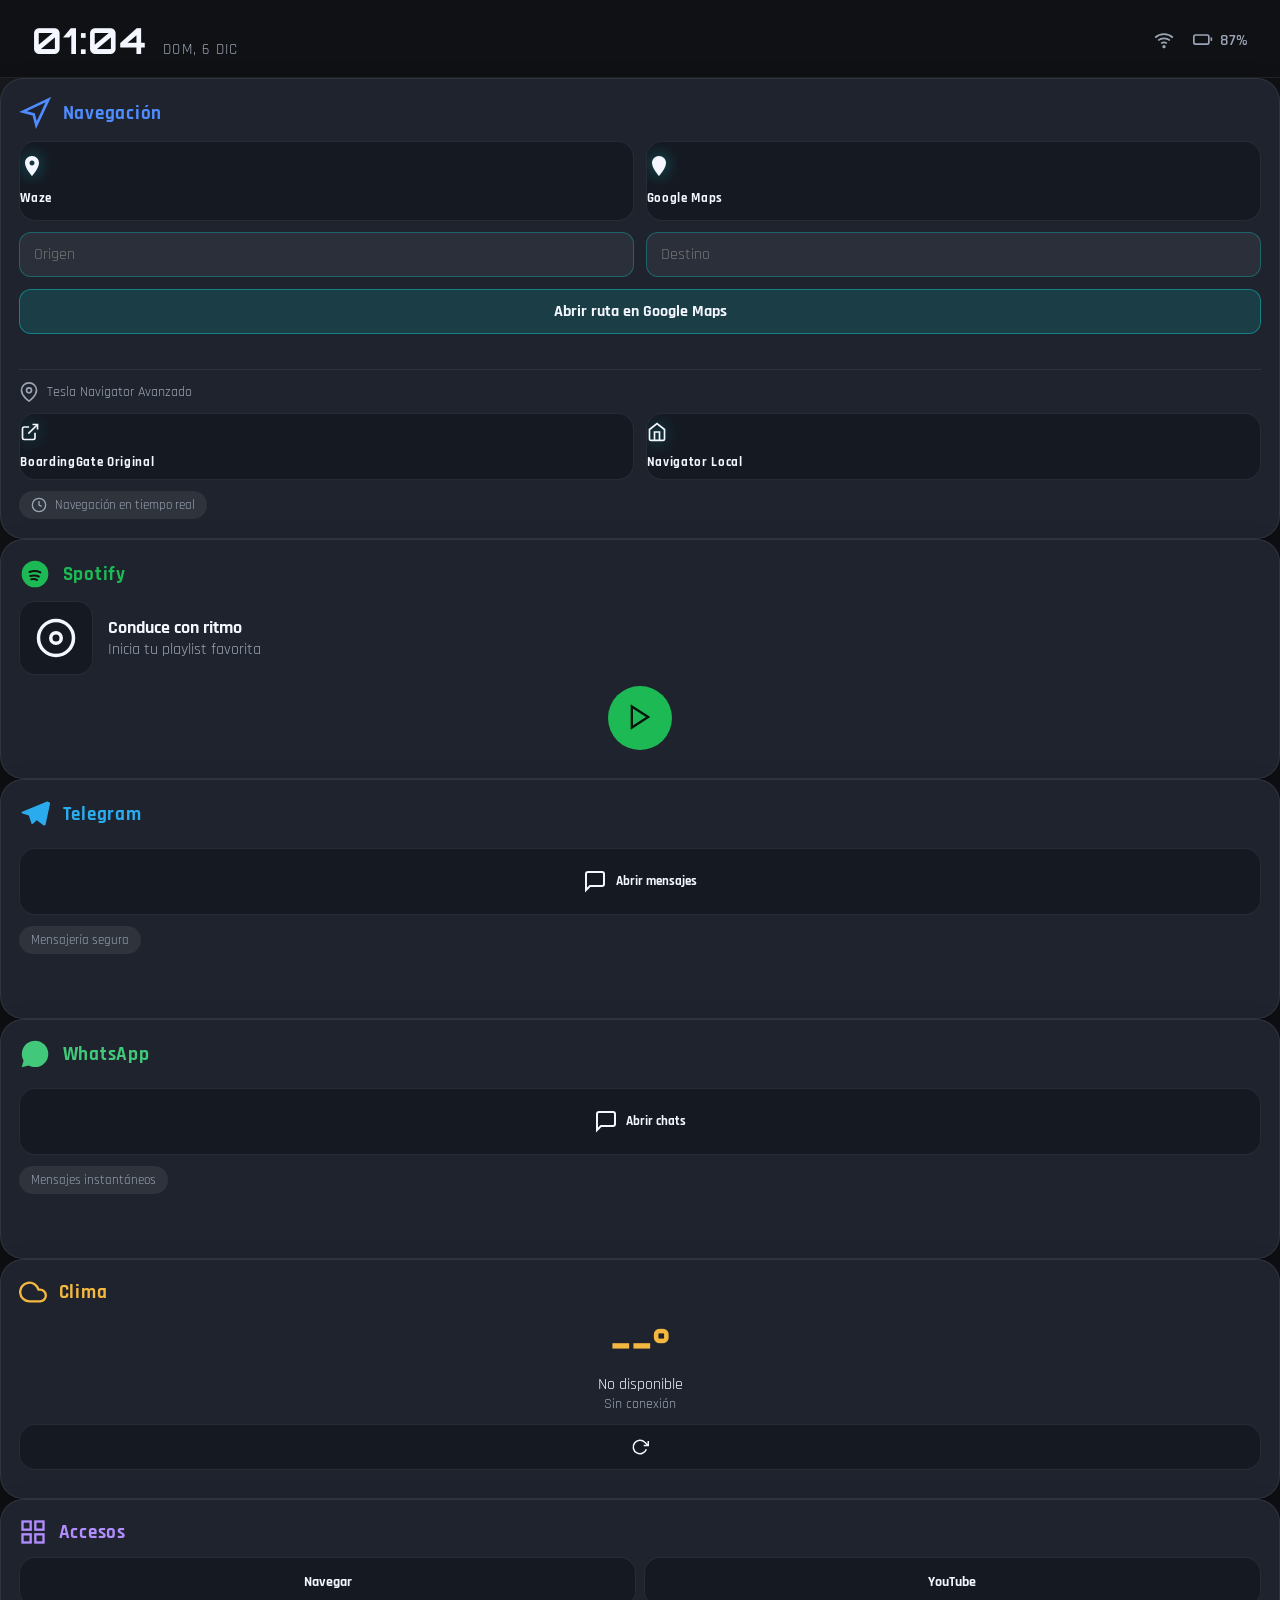
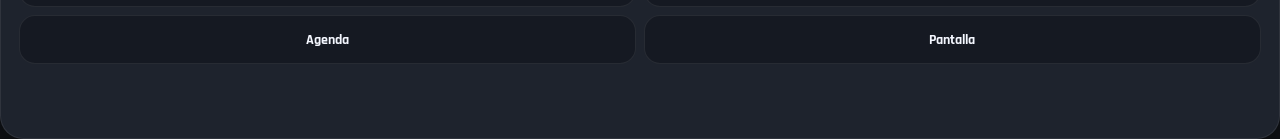
==== commit d81e5899: "Fix duplicated navigation markup in index layout" ====
--- a/index.html
+++ b/index.html
@@ -68,13 +68,13 @@
                         <h2>Navegación</h2>
                     </div>
                     <div class="nav-options">
-                        <button class="nav-btn primary" onclick="openAppByKey('waze')">
+                        <button class="nav-btn primary" onclick="openApp('https://waze.com/live-map')">
                             <svg width="24" height="24" viewBox="0 0 24 24" fill="currentColor">
                                 <path d="M12 2C8.13 2 5 5.13 5 9c0 5.25 7 13 7 13s7-7.75 7-13c0-3.87-3.13-7-7-7zm0 9.5c-1.38 0-2.5-1.12-2.5-2.5s1.12-2.5 2.5-2.5 2.5 1.12 2.5 2.5-1.12 2.5-2.5 2.5z"/>
                             </svg>
                             <span>Waze</span>
                         </button>
-                        <button class="nav-btn primary" onclick="openAppByKey('googleMapsPlanning')">
+                        <button class="nav-btn primary" onclick="openApp('https://www.google.com/maps')">
                             <svg width="24" height="24" viewBox="0 0 24 24" fill="currentColor">
                                 <path d="M12 2C8.13 2 5 5.13 5 9c0 5.25 7 13 7 13s7-7.75 7-13c0-3.87-3.13-7-7-7z"/>
                             </svg>
@@ -97,7 +97,7 @@
                             <span>Tesla Navigator Avanzado</span>
                         </div>
                         <div class="bg-buttons">
-                            <button class="nav-btn boardinggate original" onclick="openAppByKey('boardingGateOriginal')">
+                            <button class="nav-btn boardinggate original" onclick="openApp('https://boardinggate.github.io/Tesla/tesla.html')">
                                 <svg width="20" height="20" viewBox="0 0 24 24" fill="none" stroke="currentColor" stroke-width="2">
                                     <path d="M18 13v6a2 2 0 0 1-2 2H5a2 2 0 0 1-2-2V8a2 2 0 0 1 2-2h6"></path>
                                     <polyline points="15 3 21 3 21 9"></polyline>
@@ -110,50 +110,20 @@
                                     <path d="M3 9l9-7 9 7v11a2 2 0 0 1-2 2H5a2 2 0 0 1-2-2z"></path>
                                     <polyline points="9 22 9 12 15 12 15 22"></polyline>
                                 </svg>
-                                <h2>Navegación</h2>
-                            </div>
-                            <div class="nav-options">
-                                <button class="nav-btn primary" onclick="openApp('https://waze.com/live-map')">
-                                    <svg width="24" height="24" viewBox="0 0 24 24" fill="currentColor">
-                                        <path d="M12 2C8.13 2 5 5.13 5 9c0 5.25 7 13 7 13s7-7.75 7-13c0-3.87-3.13-7-7-7zm0 9.5c-1.38 0-2.5-1.12-2.5-2.5s1.12-2.5 2.5-2.5 2.5 1.12 2.5 2.5-1.12 2.5-2.5 2.5z"/>
-                                    </svg>
-                                    <span>Waze</span>
-                                </button>
-                                <button class="nav-btn primary" onclick="openApp('https://www.google.com/maps')">
-                                    <svg width="24" height="24" viewBox="0 0 24 24" fill="currentColor">
-                                        <path d="M12 2C8.13 2 5 5.13 5 9c0 5.25 7 13 7 13s7-7.75 7-13c0-3.87-3.13-7-7-7z"/>
-                                    </svg>
-                                    <span>Google Maps</span>
-                                </button>
-                            </div>
-                            <div class="boardinggate-section">
-                                <div class="bg-label">
-                                    <svg width="20" height="20" viewBox="0 0 24 24" fill="none" stroke="currentColor" stroke-width="2">
-                                        <path d="M21 10c0 7-9 13-9 13s-9-6-9-13a9 9 0 0 1 18 0z"></path>
-                                        <circle cx="12" cy="10" r="3"></circle>
-                                    </svg>
-                                    <span>Tesla Navigator Avanzado</span>
-                                </div>
-                                <div class="bg-buttons">
-                                    <button class="nav-btn boardinggate original" onclick="openApp('https://boardinggate.github.io/Tesla/tesla.html')">
-                                        <svg width="20" height="20" viewBox="0 0 24 24" fill="none" stroke="currentColor" stroke-width="2">
-                                            <path d="M18 13v6a2 2 0 0 1-2 2H5a2 2 0 0 1-2-2V8a2 2 0 0 1 2-2h6"></path>
-                                            <polyline points="15 3 21 3 21 9"></polyline>
-                                            <line x1="10" y1="14" x2="21" y2="3"></line>
-                                        </svg>
-                                        <span>BoardingGate Original</span>
-                                    </button>
-                                    <button class="nav-btn boardinggate local" onclick="openLocalNavigator()">
-                                        <svg width="20" height="20" viewBox="0 0 24 24" fill="none" stroke="currentColor" stroke-width="2">
-                                            <path d="M3 3h18v18H3z"></path>
-                                            <path d="M8 12l3 3 5-5"></path>
-                                        </svg>
-                                        <span>Navegador Local</span>
-                                    </button>
-                                </div>
-                            </div>
-                        </div>
-                    </section>
+                                <span>Navigator Local</span>
+                            </button>
+                        </div>
+                    </div>
+                    <div class="quick-info">
+                        <div class="info-badge">
+                            <svg width="16" height="16" viewBox="0 0 24 24" fill="none" stroke="currentColor" stroke-width="2">
+                                <circle cx="12" cy="12" r="10"></circle>
+                                <polyline points="12 6 12 12 16 14"></polyline>
+                            </svg>
+                            <span>Navegación en tiempo real</span>
+                        </div>
+                    </div>
+                </section>
 
                     <!-- Spotify -->
                     <section class="grid-item media-hub" data-app="media">
@@ -188,65 +158,45 @@
                                 </button>
                             </div>
                         </div>
-                    </div>
-                    <div class="media-controls">
-                        <button class="control-btn" onclick="openAppByKey('spotifyWeb')">
-                            <svg width="28" height="28" viewBox="0 0 24 24" fill="currentColor">
-                                <polygon points="5 3 19 12 5 21 5 3"></polygon>
-                            </svg>
-                        </button>
-                    </div>
-                </div>
-            </section>
-
-            <!-- Telegram -->
-            <section class="grid-item messaging-hub telegram" data-app="telegram">
-                <div class="card-glow"></div>
-                <div class="card-content">
-                    <div class="card-header">
-                        <svg class="card-icon" width="32" height="32" viewBox="0 0 24 24" fill="currentColor">
-                            <path d="M12 2C6.48 2 2 6.48 2 12s4.48 10 10 10 10-4.48 10-10S17.52 2 12 2zm4.64 6.8c-.15 1.58-.8 5.42-1.13 7.19-.14.75-.42 1-.68 1.03-.58.05-1.02-.38-1.58-.75-.88-.58-1.38-.94-2.23-1.5-.99-.65-.35-1.01.22-1.59.15-.15 2.71-2.48 2.76-2.69.01-.03.01-.14-.07-.2-.08-.06-.19-.04-.27-.02-.12.02-1.96 1.25-5.54 3.67-.52.36-.99.53-1.42.52-.47-.01-1.37-.26-2.03-.48-.82-.27-1.47-.42-1.42-.88.03-.24.37-.49 1.02-.74 4-1.74 6.68-2.88 8.03-3.44 3.82-1.59 4.62-1.87 5.14-1.88.11 0 .37.03.54.17.14.11.18.26.2.37.01.06.03.24.01.38z"/>
-                        </svg>
-                        <h2>Telegram</h2>
-                    </div>
-                    <button class="app-launch-btn" onclick="openAppByKey('telegramWeb')">
-                        <svg width="24" height="24" viewBox="0 0 24 24" fill="none" stroke="currentColor" stroke-width="2">
-                            <path d="M21 2l-2 20-7-4-4 4V18l10-10-8 6-5-3z"></path>
-                        </svg>
-                        <span>Abrir mensajes</span>
-                    </button>
-                    <div class="quick-info">
-                        <div class="info-badge">
-                            <svg width="16" height="16" viewBox="0 0 24 24" fill="currentColor">
-                                <circle cx="12" cy="12" r="10"></circle>
-                                <path d="M12 6v6l4 2" stroke="#000" stroke-width="2" stroke-linecap="round"/>
-                            </svg>
-                            <span>Mensajería segura</span>
-                        </div>
-                    </section>
-
-            <!-- WhatsApp -->
-            <section class="grid-item messaging-hub whatsapp" data-app="whatsapp">
-                <div class="card-glow"></div>
-                <div class="card-content">
-                    <div class="card-header">
-                        <svg class="card-icon" width="32" height="32" viewBox="0 0 24 24" fill="currentColor">
-                            <path d="M12.04 2c-5.46 0-9.91 4.45-9.91 9.91 0 1.75.46 3.45 1.32 4.95L2.05 22l5.25-1.38c1.45.79 3.08 1.21 4.74 1.21 5.46 0 9.91-4.45 9.91-9.91 0-2.65-1.03-5.14-2.9-7.01A9.816 9.816 0 0012.04 2m.01 1.67c2.2 0 4.26.86 5.82 2.42a8.225 8.225 0 012.41 5.83c0 4.54-3.7 8.23-8.24 8.23-1.48 0-2.93-.39-4.19-1.15l-.3-.17-3.12.82.83-3.04-.2-.32a8.188 8.188 0 01-1.26-4.38c.01-4.54 3.7-8.24 8.25-8.24M8.53 7.33c-.16 0-.43.06-.66.31-.22.25-.87.86-.87 2.07 0 1.22.89 2.39 1 2.56.14.17 1.76 2.67 4.25 3.73.59.27 1.05.42 1.41.53.59.19 1.13.16 1.56.1.48-.07 1.46-.6 1.67-1.18.21-.58.21-1.07.15-1.18-.07-.1-.23-.16-.48-.27-.25-.14-1.47-.74-1.69-.82-.23-.08-.37-.12-.56.12-.16.25-.64.81-.78.97-.15.17-.29.19-.53.07-.26-.13-1.06-.39-2-1.23-.74-.66-1.23-1.47-1.38-1.72-.12-.24-.01-.39.11-.5.11-.11.27-.29.37-.44.13-.14.17-.25.25-.41.08-.17.04-.31-.02-.43-.06-.11-.56-1.35-.77-1.84-.2-.48-.4-.42-.56-.43-.14 0-.3-.01-.47-.01z"/>
-                        </svg>
-                        <h2>WhatsApp</h2>
-                    </div>
-                    <button class="app-launch-btn" onclick="openAppByKey('whatsappWeb')">
-                        <svg width="24" height="24" viewBox="0 0 24 24" fill="none" stroke="currentColor" stroke-width="2">
-                            <path d="M21 15a2 2 0 0 1-2 2H7l-4 4V5a2 2 0 0 1 2-2h14a2 2 0 0 1 2 2z"></path>
-                        </svg>
-                        <span>Abrir chats</span>
-                    </button>
-                    <div class="quick-info">
-                        <div class="info-badge">
-                            <svg width="16" height="16" viewBox="0 0 24 24" fill="currentColor">
-                                <path d="M20 2H4c-1.1 0-2 .9-2 2v18l4-4h14c1.1 0 2-.9 2-2V4c0-1.1-.9-2-2-2z"/>
-                            </svg>
-                            <span>Mensajes instantáneos</span>
+                    </section>
+
+                    <!-- Telegram -->
+                    <section class="grid-item messaging-hub telegram" data-app="telegram">
+                        <div class="card-glow"></div>
+                        <div class="card-content">
+                            <div class="card-header">
+                                <svg class="card-icon" width="32" height="32" viewBox="0 0 24 24" fill="currentColor">
+                                    <path d="M21.5 2.5L2.8 10.1c-1.2.5-1.2 1.2-.2 1.5l4.8 1.5 1.8 5.6c.2.6.1.8.7.8.5 0 .7-.2 1-.5l2.4-2.3 5 3.7c.9.5 1.5.2 1.7-.8l3.2-15c.3-1.3-.5-1.9-1.5-1.4z"></path>
+                                </svg>
+                                <h2>Telegram</h2>
+                            </div>
+                            <button class="app-launch-btn" onclick="openApp('https://web.telegram.org')">
+                                <svg width="24" height="24" viewBox="0 0 24 24" fill="none" stroke="currentColor" stroke-width="2">
+                                    <path d="M21 15a2 2 0 0 1-2 2H7l-4 4V5a2 2 0 0 1 2-2h14a2 2 0 0 1 2 2z"></path>
+                                </svg>
+                                <span>Abrir mensajes</span>
+                            </button>
+                            <div class="quick-info"><div class="info-badge"><span>Mensajería segura</span></div></div>
+                        </div>
+                    </section>
+
+                    <!-- WhatsApp -->
+                    <section class="grid-item messaging-hub whatsapp" data-app="whatsapp">
+                        <div class="card-glow"></div>
+                        <div class="card-content">
+                            <div class="card-header">
+                                <svg class="card-icon" width="32" height="32" viewBox="0 0 24 24" fill="currentColor">
+                                    <path d="M12.04 2c-5.46 0-9.91 4.45-9.91 9.91 0 1.75.46 3.45 1.32 4.95L2.05 22l5.25-1.38c1.45.79 3.08 1.21 4.74 1.21 5.46 0 9.91-4.45 9.91-9.91 0-2.65-1.03-5.14-2.9-7.01A9.816 9.816 0 0012.04 2z"/>
+                                </svg>
+                                <h2>WhatsApp</h2>
+                            </div>
+                            <button class="app-launch-btn" onclick="openApp('https://web.whatsapp.com')">
+                                <svg width="24" height="24" viewBox="0 0 24 24" fill="none" stroke="currentColor" stroke-width="2">
+                                    <path d="M21 15a2 2 0 0 1-2 2H7l-4 4V5a2 2 0 0 1 2-2h14a2 2 0 0 1 2 2z"></path>
+                                </svg>
+                                <span>Abrir chats</span>
+                            </button>
+                            <div class="quick-info"><div class="info-badge"><span>Mensajes instantáneos</span></div></div>
                         </div>
                     </section>
 
@@ -276,42 +226,6 @@
                         </div>
                     </section>
 
-            <!-- Launcher -->
-            <section class="grid-item quick-access launcher-hub" data-app="launcher">
-                <div class="card-glow"></div>
-                <div class="card-content">
-                    <div class="card-header">
-                        <svg class="card-icon" width="28" height="28" viewBox="0 0 24 24" fill="none" stroke="currentColor" stroke-width="2">
-                            <rect x="3" y="3" width="7" height="7"></rect>
-                            <rect x="14" y="3" width="7" height="7"></rect>
-                            <rect x="14" y="14" width="7" height="7"></rect>
-                            <rect x="3" y="14" width="7" height="7"></rect>
-                        </svg>
-                        <h2>Launcher</h2>
-                    </div>
-                    <div class="launcher-grid">
-                        <button class="launcher-btn launcher-btn--maps" onclick="openAppByKey('googleMapsPlanning')">
-                            <span>Google Maps (Plan)</span>
-                        </button>
-                        <button class="launcher-btn launcher-btn--waze" onclick="openAppByKey('waze')">
-                            <span>Waze</span>
-                        </button>
-                        <button class="launcher-btn launcher-btn--spotify" onclick="openAppByKey('spotifyWeb')">
-                            <span>Spotify Web</span>
-                        </button>
-                        <button class="launcher-btn launcher-btn--ytmusic" onclick="openAppByKey('youtubeMusic')">
-                            <span>YouTube Music</span>
-                        </button>
-                        <button class="launcher-btn launcher-btn--telegram" onclick="openAppByKey('telegramWeb')">
-                            <span>Telegram Web</span>
-                        </button>
-                        <button class="launcher-btn launcher-btn--whatsapp" onclick="openAppByKey('whatsappWeb')">
-                            <span>WhatsApp Web</span>
-                        </button>
-                        <button class="launcher-btn launcher-btn--youtube" onclick="openAppByKey('youtube')">
-                            <span>YouTube</span>
-                        </button>
-                    </div>
                     <!-- Accesos rápidos -->
                     <section class="grid-item quick-access" data-app="shortcuts">
                         <div class="card-glow"></div>
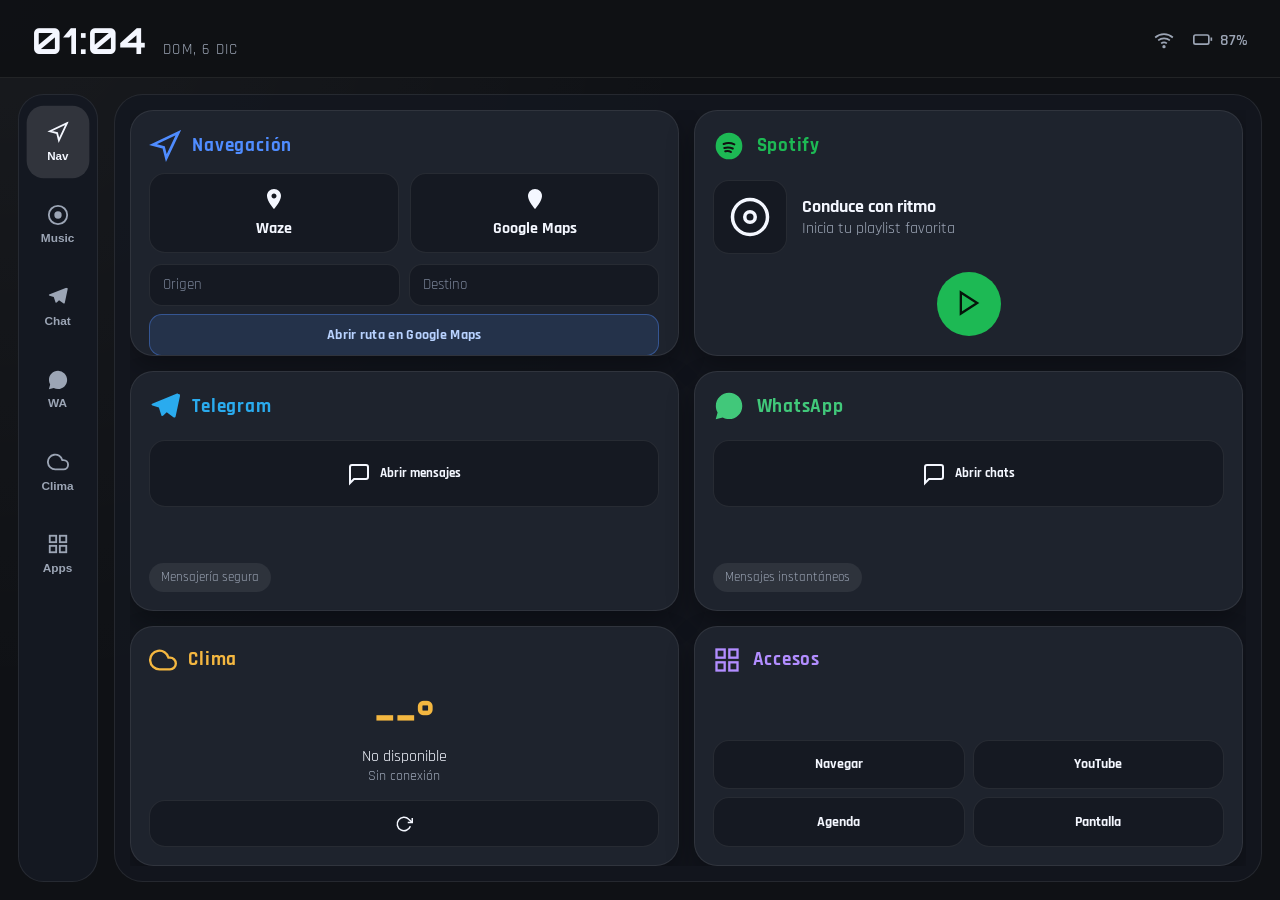
==== commit 1dd8c8c2: "Fix CarPlay layout regression and restore route form" ====
--- a/index.html
+++ b/index.html
@@ -55,75 +55,113 @@
             </div>
         </header>
 
-        <!-- Grid principal -->
-        <main class="dashboard-grid">
-            <!-- Navegación - Área grande -->
-            <section class="grid-item navigation-hub" data-app="navigation">
-                <div class="card-glow"></div>
-                <div class="card-content">
-                    <div class="card-header">
-                        <svg class="card-icon" width="32" height="32" viewBox="0 0 24 24" fill="none" stroke="currentColor" stroke-width="2">
-                            <polygon points="3 11 22 2 13 21 11 13 3 11"></polygon>
-                        </svg>
-                        <h2>Navegación</h2>
-                    </div>
-                    <div class="nav-options">
-                        <button class="nav-btn primary" onclick="openApp('https://waze.com/live-map')">
-                            <svg width="24" height="24" viewBox="0 0 24 24" fill="currentColor">
-                                <path d="M12 2C8.13 2 5 5.13 5 9c0 5.25 7 13 7 13s7-7.75 7-13c0-3.87-3.13-7-7-7zm0 9.5c-1.38 0-2.5-1.12-2.5-2.5s1.12-2.5 2.5-2.5 2.5 1.12 2.5 2.5-1.12 2.5-2.5 2.5z"/>
-                            </svg>
-                            <span>Waze</span>
-                        </button>
-                        <button class="nav-btn primary" onclick="openApp('https://www.google.com/maps')">
-                            <svg width="24" height="24" viewBox="0 0 24 24" fill="currentColor">
-                                <path d="M12 2C8.13 2 5 5.13 5 9c0 5.25 7 13 7 13s7-7.75 7-13c0-3.87-3.13-7-7-7z"/>
-                            </svg>
-                            <span>Google Maps</span>
-                        </button>
-                    </div>
-                    <form class="route-form" onsubmit="event.preventDefault(); handleRouteSubmit();">
-                        <div class="route-form-row">
-                            <input type="text" id="routeOrigin" placeholder="Origen" required>
-                            <input type="text" id="routeDestination" placeholder="Destino" required>
-                        </div>
-                        <button type="submit" class="route-submit-btn">Abrir ruta en Google Maps</button>
-                    </form>
-                    <div class="boardinggate-section">
-                        <div class="bg-label">
-                            <svg width="20" height="20" viewBox="0 0 24 24" fill="none" stroke="currentColor" stroke-width="2">
-                                <path d="M21 10c0 7-9 13-9 13s-9-6-9-13a9 9 0 0 1 18 0z"></path>
-                                <circle cx="12" cy="10" r="3"></circle>
-                            </svg>
-                            <span>Tesla Navigator Avanzado</span>
-                        </div>
-                        <div class="bg-buttons">
-                            <button class="nav-btn boardinggate original" onclick="openApp('https://boardinggate.github.io/Tesla/tesla.html')">
-                                <svg width="20" height="20" viewBox="0 0 24 24" fill="none" stroke="currentColor" stroke-width="2">
-                                    <path d="M18 13v6a2 2 0 0 1-2 2H5a2 2 0 0 1-2-2V8a2 2 0 0 1 2-2h6"></path>
-                                    <polyline points="15 3 21 3 21 9"></polyline>
-                                    <line x1="10" y1="14" x2="21" y2="3"></line>
-                                </svg>
-                                <span>BoardingGate Original</span>
-                            </button>
-                            <button class="nav-btn boardinggate local" onclick="openLocalNavigator()">
-                                <svg width="20" height="20" viewBox="0 0 24 24" fill="none" stroke="currentColor" stroke-width="2">
-                                    <path d="M3 9l9-7 9 7v11a2 2 0 0 1-2 2H5a2 2 0 0 1-2-2z"></path>
-                                    <polyline points="9 22 9 12 15 12 15 22"></polyline>
-                                </svg>
-                                <span>Navigator Local</span>
-                            </button>
-                        </div>
-                    </div>
-                    <div class="quick-info">
-                        <div class="info-badge">
-                            <svg width="16" height="16" viewBox="0 0 24 24" fill="none" stroke="currentColor" stroke-width="2">
-                                <circle cx="12" cy="12" r="10"></circle>
-                                <polyline points="12 6 12 12 16 14"></polyline>
-                            </svg>
-                            <span>Navegación en tiempo real</span>
-                        </div>
-                    </div>
-                </section>
+        <!-- Layout estilo CarPlay -->
+        <main class="dashboard-grid carplay-layout">
+            <aside class="app-sidebar" aria-label="Apps principales">
+                <button class="sidebar-app active" data-target="navigation" data-app="navigation">
+                    <svg width="22" height="22" viewBox="0 0 24 24" fill="none" stroke="currentColor" stroke-width="2">
+                        <polygon points="3 11 22 2 13 21 11 13 3 11"></polygon>
+                    </svg>
+                    <span>Nav</span>
+                </button>
+                <button class="sidebar-app" data-target="media" data-app="media">
+                    <svg width="22" height="22" viewBox="0 0 24 24" fill="currentColor">
+                        <path d="M12 2v20M2 12h20" opacity="0"></path>
+                        <circle cx="12" cy="12" r="10" fill="none" stroke="currentColor" stroke-width="2"></circle>
+                        <circle cx="12" cy="12" r="4"></circle>
+                    </svg>
+                    <span>Music</span>
+                </button>
+                <button class="sidebar-app" data-target="telegram" data-app="telegram">
+                    <svg width="22" height="22" viewBox="0 0 24 24" fill="currentColor">
+                        <path d="M21.05 2.01L2.95 9c-1.23.5-1.22 1.2-.22 1.51l4.64 1.45 1.79 5.39c.22.6.11.83.74.83.49 0 .71-.22.99-.49l2.23-2.17 4.64 3.43c.86.47 1.47.23 1.68-.8l3.08-14.5c.31-1.27-.49-1.85-1.47-1.4z"/>
+                    </svg>
+                    <span>Chat</span>
+                </button>
+                <button class="sidebar-app" data-target="whatsapp" data-app="whatsapp">
+                    <svg width="22" height="22" viewBox="0 0 24 24" fill="currentColor">
+                        <path d="M12.04 2c-5.46 0-9.91 4.45-9.91 9.91 0 1.75.46 3.45 1.32 4.95L2.05 22l5.25-1.38c1.45.79 3.08 1.21 4.74 1.21 5.46 0 9.91-4.45 9.91-9.91 0-2.65-1.03-5.14-2.9-7.01A9.816 9.816 0 0012.04 2z"/>
+                    </svg>
+                    <span>WA</span>
+                </button>
+                <button class="sidebar-app" data-target="weather" data-app="weather">
+                    <svg width="22" height="22" viewBox="0 0 24 24" fill="none" stroke="currentColor" stroke-width="2">
+                        <path d="M18 10h-1.26A8 8 0 1 0 9 20h9a5 5 0 0 0 0-10z"></path>
+                    </svg>
+                    <span>Clima</span>
+                </button>
+                <button class="sidebar-app" data-target="shortcuts" data-app="shortcuts">
+                    <svg width="22" height="22" viewBox="0 0 24 24" fill="none" stroke="currentColor" stroke-width="2">
+                        <rect x="3" y="3" width="7" height="7"></rect>
+                        <rect x="14" y="3" width="7" height="7"></rect>
+                        <rect x="14" y="14" width="7" height="7"></rect>
+                        <rect x="3" y="14" width="7" height="7"></rect>
+                    </svg>
+                    <span>Apps</span>
+                </button>
+            </aside>
+
+            <section class="content-panel">
+                <div class="content-grid">
+                    <!-- Navegación - Área grande -->
+                    <section class="grid-item navigation-hub" data-app="navigation">
+                        <div class="card-glow"></div>
+                        <div class="card-content">
+                            <div class="card-header">
+                                <svg class="card-icon" width="32" height="32" viewBox="0 0 24 24" fill="none" stroke="currentColor" stroke-width="2">
+                                    <polygon points="3 11 22 2 13 21 11 13 3 11"></polygon>
+                                </svg>
+                                <h2>Navegación</h2>
+                            </div>
+                            <div class="nav-options">
+                                <button class="nav-btn primary" onclick="openApp('https://waze.com/live-map')">
+                                    <svg width="24" height="24" viewBox="0 0 24 24" fill="currentColor">
+                                        <path d="M12 2C8.13 2 5 5.13 5 9c0 5.25 7 13 7 13s7-7.75 7-13c0-3.87-3.13-7-7-7zm0 9.5c-1.38 0-2.5-1.12-2.5-2.5s1.12-2.5 2.5-2.5 2.5 1.12 2.5 2.5-1.12 2.5-2.5 2.5z"/>
+                                    </svg>
+                                    <span>Waze</span>
+                                </button>
+                                <button class="nav-btn primary" onclick="openApp('https://www.google.com/maps')">
+                                    <svg width="24" height="24" viewBox="0 0 24 24" fill="currentColor">
+                                        <path d="M12 2C8.13 2 5 5.13 5 9c0 5.25 7 13 7 13s7-7.75 7-13c0-3.87-3.13-7-7-7z"/>
+                                    </svg>
+                                    <span>Google Maps</span>
+                                </button>
+                            </div>
+                            <form class="route-form" onsubmit="event.preventDefault(); handleRouteSubmit();">
+                                <div class="route-form-row">
+                                    <input type="text" id="routeOrigin" placeholder="Origen" required>
+                                    <input type="text" id="routeDestination" placeholder="Destino" required>
+                                </div>
+                                <button type="submit" class="route-submit-btn">Abrir ruta en Google Maps</button>
+                            </form>
+                            <div class="boardinggate-section">
+                                <div class="bg-label">
+                                    <svg width="20" height="20" viewBox="0 0 24 24" fill="none" stroke="currentColor" stroke-width="2">
+                                        <path d="M21 10c0 7-9 13-9 13s-9-6-9-13a9 9 0 0 1 18 0z"></path>
+                                        <circle cx="12" cy="10" r="3"></circle>
+                                    </svg>
+                                    <span>Tesla Navigator Avanzado</span>
+                                </div>
+                                <div class="bg-buttons">
+                                    <button class="nav-btn boardinggate original" onclick="openApp('https://boardinggate.github.io/Tesla/tesla.html')">
+                                        <svg width="20" height="20" viewBox="0 0 24 24" fill="none" stroke="currentColor" stroke-width="2">
+                                            <path d="M18 13v6a2 2 0 0 1-2 2H5a2 2 0 0 1-2-2V8a2 2 0 0 1 2-2h6"></path>
+                                            <polyline points="15 3 21 3 21 9"></polyline>
+                                            <line x1="10" y1="14" x2="21" y2="3"></line>
+                                        </svg>
+                                        <span>BoardingGate Original</span>
+                                    </button>
+                                    <button class="nav-btn boardinggate local" onclick="openLocalNavigator()">
+                                        <svg width="20" height="20" viewBox="0 0 24 24" fill="none" stroke="currentColor" stroke-width="2">
+                                            <path d="M3 3h18v18H3z"></path>
+                                            <path d="M8 12l3 3 5-5"></path>
+                                        </svg>
+                                        <span>Navegador Local</span>
+                                    </button>
+                                </div>
+                            </div>
+                        </div>
+                    </section>
 
                     <!-- Spotify -->
                     <section class="grid-item media-hub" data-app="media">
--- a/styles.css
+++ b/styles.css
@@ -252,109 +252,69 @@
 .weather-refresh:active,
 .shortcut-btn:active { transform: scale(0.98); }
 
+
 .nav-btn {
     min-height: 5rem;
     display: flex;
     flex-direction: column;
     justify-content: center;
-    gap: 0.75rem;
-    transition: all 0.3s ease;
-    position: relative;
-    overflow: hidden;
-}
-
-.nav-btn::before {
-    content: '';
-    position: absolute;
-    inset: 0;
-    background: var(--gradient-primary);
-    opacity: 0;
-    transition: opacity 0.3s ease;
-}
-
-.nav-btn:hover {
-    border-color: var(--accent-primary);
-    transform: scale(1.05);
-    box-shadow: var(--glow-primary);
-}
-
-.nav-btn:hover::before {
-    opacity: 0.1;
-}
-
-.nav-btn:active {
-    transform: scale(0.98);
-}
-
-.nav-btn svg {
-    position: relative;
-    z-index: 1;
-    filter: drop-shadow(0 0 8px rgba(0, 255, 255, 0.4));
-}
-
-.nav-btn span {
-    position: relative;
-    z-index: 1;
-    letter-spacing: 0.05em;
-}
-
+    align-items: center;
+    gap: 0.45rem;
+    font-size: 1rem;
+}
 
 .route-form {
-    margin-bottom: 1.5rem;
+    display: flex;
+    flex-direction: column;
+    gap: 0.55rem;
 }
 
 .route-form-row {
     display: grid;
-    grid-template-columns: 1fr 1fr;
-    gap: 0.8rem;
-    margin-bottom: 0.8rem;
+    grid-template-columns: repeat(2, minmax(0, 1fr));
+    gap: 0.6rem;
 }
 
 .route-form input {
     width: 100%;
-    height: 2.8rem;
-    background: rgba(255, 255, 255, 0.06);
-    border: 1px solid rgba(0, 255, 255, 0.25);
-    border-radius: 0.75rem;
-    color: var(--text-primary);
-    padding: 0 0.85rem;
-    font-family: 'Rajdhani', sans-serif;
-    font-size: 1rem;
-}
-
-.route-form input:focus {
-    outline: none;
-    border-color: var(--accent-primary);
-    box-shadow: 0 0 10px rgba(0, 255, 255, 0.3);
+    min-height: 2.6rem;
+    border: 1px solid var(--border-subtle);
+    border-radius: 0.8rem;
+    background: #151922;
+    color: var(--text-primary);
+    padding: 0 0.8rem;
+    font-family: inherit;
+    font-size: 0.95rem;
+}
+
+.route-form input::placeholder {
+    color: var(--text-muted);
+}
+
+.route-form input:focus-visible {
+    outline: 2px solid rgba(79, 140, 255, 0.55);
+    outline-offset: 1px;
+    border-color: rgba(79, 140, 255, 0.65);
 }
 
 .route-submit-btn {
-    width: 100%;
-    height: 2.8rem;
-    border: 1px solid rgba(0, 255, 255, 0.35);
-    border-radius: 0.75rem;
-    background: rgba(0, 255, 255, 0.12);
-    color: var(--accent-primary);
-    font-family: 'Rajdhani', sans-serif;
-    font-size: 1rem;
+    min-height: 2.6rem;
+    border: 1px solid rgba(79, 140, 255, 0.4);
+    border-radius: 0.8rem;
+    background: rgba(79, 140, 255, 0.14);
+    color: #b8d2ff;
+    font-family: inherit;
+    font-size: 0.9rem;
     font-weight: 700;
+    letter-spacing: 0.02em;
     cursor: pointer;
-    transition: all 0.3s ease;
+    transition: background 0.2s ease, border-color 0.2s ease, color 0.2s ease;
 }
 
 .route-submit-btn:hover {
-    border-color: var(--accent-primary);
-    box-shadow: var(--glow-primary);
-}
-.quick-info {
-    margin-top: auto;
-}
-
-.info-badge {
-    display: inline-flex;
-    align-items: center;
-    gap: 0.45rem;
-    font-size: 1rem;
+    background: rgba(79, 140, 255, 0.22);
+    border-color: rgba(79, 140, 255, 0.62);
+    color: #d7e6ff;
 }
 
 .boardinggate-section {
@@ -485,45 +445,13 @@
         min-width: 4.2rem;
         min-height: 4rem;
     }
-    
-    .quick-access {
-        grid-column: 3 / 5;
-        grid-row: 4 / 5;
-    }
-
-    .route-form-row {
-        grid-template-columns: 1fr;
-    }
-}
-
-/* ===== ANIMATIONS ===== */
-@keyframes pulse {
-    0%, 100% {
-        opacity: 1;
-    }
-    50% {
-        opacity: 0.5;
-    }
-}
-
-.loading {
-    animation: pulse 2s ease-in-out infinite;
-}
-
-/* ===== SCROLLBAR ===== */
-::-webkit-scrollbar {
-    width: 8px;
-}
-
-::-webkit-scrollbar-track {
-    background: var(--bg-secondary);
-}
-
-::-webkit-scrollbar-thumb {
-    background: var(--accent-primary);
-    border-radius: 4px;
-}
-
-::-webkit-scrollbar-thumb:hover {
-    background: var(--accent-secondary);
-}
+    .content-panel { padding: 0.8rem; }
+    .content-grid { grid-template-columns: 1fr; }
+    .navigation-hub,
+    .media-hub,
+    .messaging-hub.telegram,
+    .messaging-hub.whatsapp,
+    .weather-widget,
+    .quick-access { grid-column: 1 / -1; min-height: 13rem; }
+    .route-form-row { grid-template-columns: 1fr; }
+}
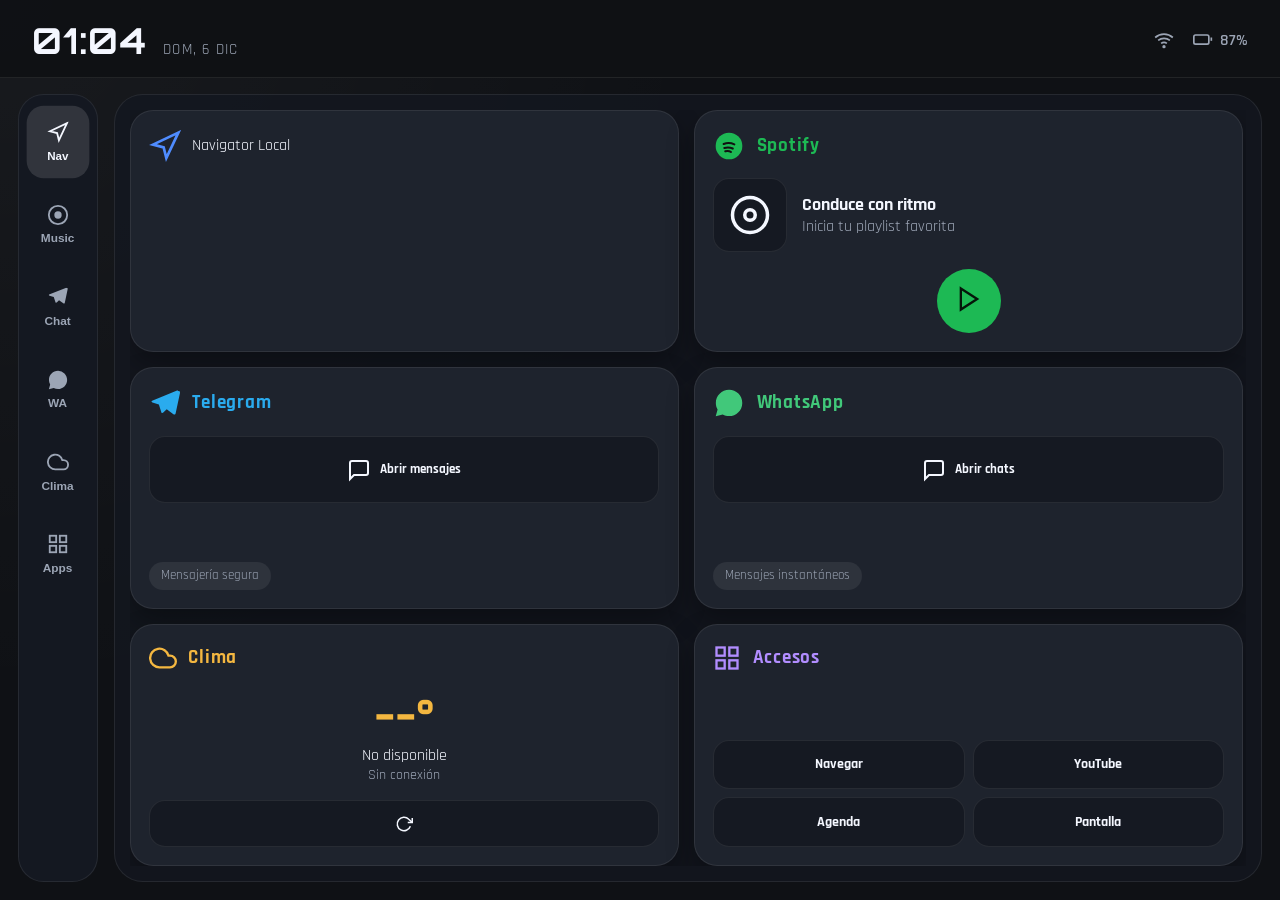
==== commit 7b7fc9d4: "Merge branch 'main' into codex/review-refactor-of-index.html-ddytwv" ====
--- a/index.html
+++ b/index.html
@@ -111,57 +111,20 @@
                                 <svg class="card-icon" width="32" height="32" viewBox="0 0 24 24" fill="none" stroke="currentColor" stroke-width="2">
                                     <polygon points="3 11 22 2 13 21 11 13 3 11"></polygon>
                                 </svg>
-                                <h2>Navegación</h2>
-                            </div>
-                            <div class="nav-options">
-                                <button class="nav-btn primary" onclick="openApp('https://waze.com/live-map')">
-                                    <svg width="24" height="24" viewBox="0 0 24 24" fill="currentColor">
-                                        <path d="M12 2C8.13 2 5 5.13 5 9c0 5.25 7 13 7 13s7-7.75 7-13c0-3.87-3.13-7-7-7zm0 9.5c-1.38 0-2.5-1.12-2.5-2.5s1.12-2.5 2.5-2.5 2.5 1.12 2.5 2.5-1.12 2.5-2.5 2.5z"/>
-                                    </svg>
-                                    <span>Waze</span>
-                                </button>
-                                <button class="nav-btn primary" onclick="openApp('https://www.google.com/maps')">
-                                    <svg width="24" height="24" viewBox="0 0 24 24" fill="currentColor">
-                                        <path d="M12 2C8.13 2 5 5.13 5 9c0 5.25 7 13 7 13s7-7.75 7-13c0-3.87-3.13-7-7-7z"/>
-                                    </svg>
-                                    <span>Google Maps</span>
-                                </button>
-                            </div>
-                            <form class="route-form" onsubmit="event.preventDefault(); handleRouteSubmit();">
-                                <div class="route-form-row">
-                                    <input type="text" id="routeOrigin" placeholder="Origen" required>
-                                    <input type="text" id="routeDestination" placeholder="Destino" required>
-                                </div>
-                                <button type="submit" class="route-submit-btn">Abrir ruta en Google Maps</button>
-                            </form>
-                            <div class="boardinggate-section">
-                                <div class="bg-label">
-                                    <svg width="20" height="20" viewBox="0 0 24 24" fill="none" stroke="currentColor" stroke-width="2">
-                                        <path d="M21 10c0 7-9 13-9 13s-9-6-9-13a9 9 0 0 1 18 0z"></path>
-                                        <circle cx="12" cy="10" r="3"></circle>
-                                    </svg>
-                                    <span>Tesla Navigator Avanzado</span>
-                                </div>
-                                <div class="bg-buttons">
-                                    <button class="nav-btn boardinggate original" onclick="openApp('https://boardinggate.github.io/Tesla/tesla.html')">
-                                        <svg width="20" height="20" viewBox="0 0 24 24" fill="none" stroke="currentColor" stroke-width="2">
-                                            <path d="M18 13v6a2 2 0 0 1-2 2H5a2 2 0 0 1-2-2V8a2 2 0 0 1 2-2h6"></path>
-                                            <polyline points="15 3 21 3 21 9"></polyline>
-                                            <line x1="10" y1="14" x2="21" y2="3"></line>
-                                        </svg>
-                                        <span>BoardingGate Original</span>
-                                    </button>
-                                    <button class="nav-btn boardinggate local" onclick="openLocalNavigator()">
-                                        <svg width="20" height="20" viewBox="0 0 24 24" fill="none" stroke="currentColor" stroke-width="2">
-                                            <path d="M3 3h18v18H3z"></path>
-                                            <path d="M8 12l3 3 5-5"></path>
-                                        </svg>
-                                        <span>Navegador Local</span>
-                                    </button>
-                                </div>
-                            </div>
-                        </div>
-                    </section>
+                                <span>Navigator Local</span>
+                            </button>
+                        </div>
+                    </div>
+                    <div class="quick-info">
+                        <div class="info-badge">
+                            <svg width="16" height="16" viewBox="0 0 24 24" fill="none" stroke="currentColor" stroke-width="2">
+                                <circle cx="12" cy="12" r="10"></circle>
+                                <polyline points="12 6 12 12 16 14"></polyline>
+                            </svg>
+                            <span>Navegación en tiempo real</span>
+                        </div>
+                    </div>
+                </section>
 
                     <!-- Spotify -->
                     <section class="grid-item media-hub" data-app="media">
